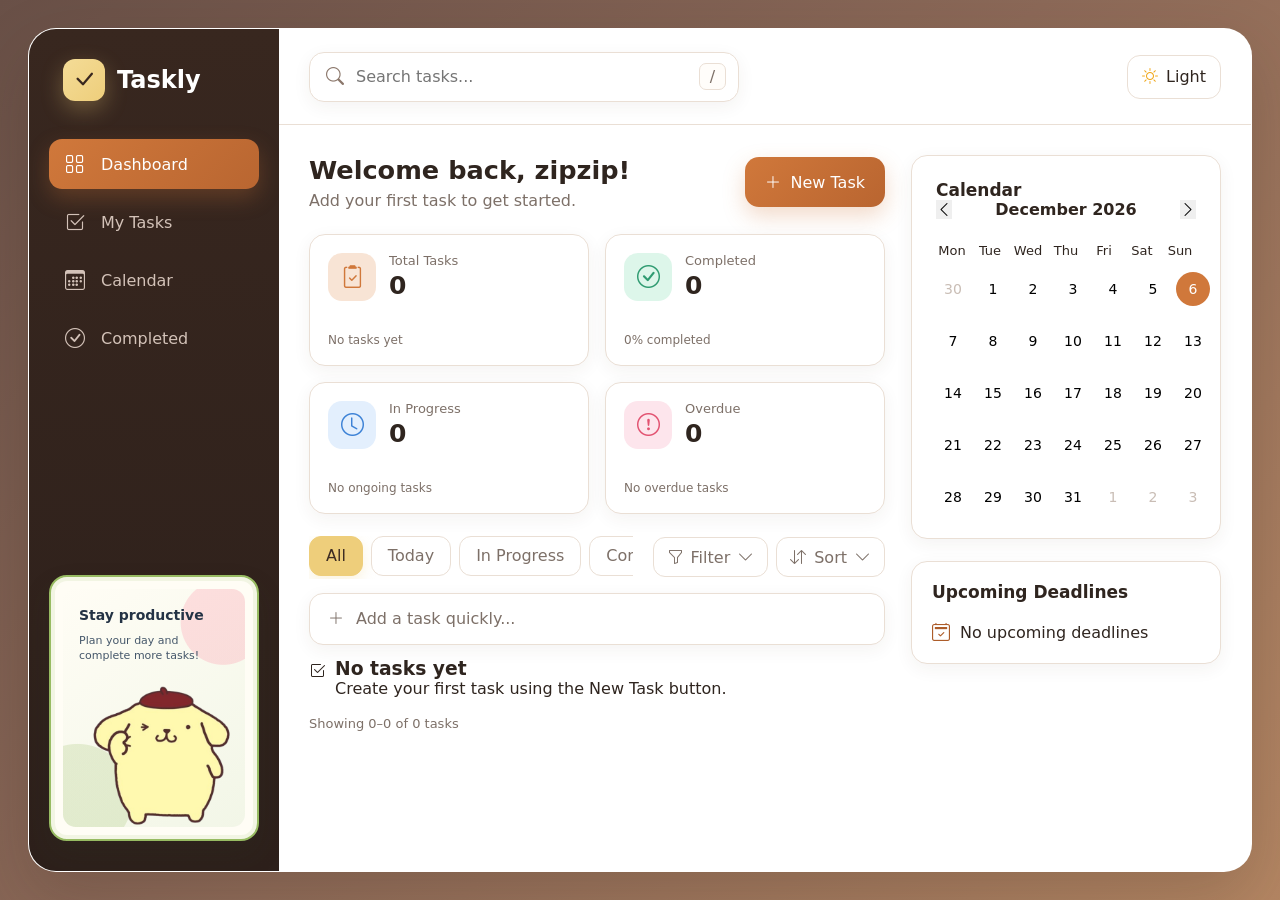
==== index.html @ f13aa6b6 "first-commit" ====
<!DOCTYPE html>
<html lang="en">

<head>

  <meta charset="UTF-8">

  <meta
    name="viewport"
    content="width=device-width, initial-scale=1.0"
  >

  <title>
    Taskly - Personal Task Manager
  </title>


  <!-- Bootstrap Icons -->
  <link
    rel="stylesheet"
    href="https://cdn.jsdelivr.net/npm/bootstrap-icons@1.11.3/font/bootstrap-icons.min.css"
  >


  <!-- Custom CSS -->
  <link
    rel="stylesheet"
    href="css/style.css"
  >

</head>


<body>


<div class="app-shell">


<!-- =====================================
     SIDEBAR
===================================== -->

<aside class="sidebar">


  <div class="sidebar__top">


    <a
      href="#"
      class="brand"
    >

      <span class="brand__logo">

        <i class="bi bi-check-lg"></i>

      </span>


      <span class="brand__name">
        Taskly
      </span>


    </a>



    <nav
      class="sidebar-menu"
      id="sidebarMenu"
      aria-label="Main navigation"
    >


      <a
        href="#"
        class="
        sidebar-menu__item 
        sidebar-menu__item--active
        "
        data-view="dashboard"
      >

        <i class="bi bi-grid"></i>

        <span>
          Dashboard
        </span>

      </a>



      <a
        href="#"
        class="sidebar-menu__item"
        data-view="tasks"
      >

        <i class="bi bi-check2-square"></i>

        <span>
          My Tasks
        </span>

      </a>



      <a
        href="#"
        class="sidebar-menu__item"
        data-view="calendar"
      >

        <i class="bi bi-calendar3"></i>

        <span>
          Calendar
        </span>

      </a>



      <a
        href="#"
        class="sidebar-menu__item"
        data-view="completed"
      >

        <i class="bi bi-check-circle"></i>

        <span>
          Completed
        </span>

      </a>


    </nav>


  </div>


  <div class="sidebar__footer">


    <aside
      class="sidebar-productivity-card"
      aria-label="Productivity reminder"
    >


      <div class="sidebar-productivity-card__content">


        <strong>
          Stay productive
        </strong>


        <p>
          Plan your day and complete more tasks!
        </p>


        <img
          src="assets/images/pompurin.png"
          alt=""
          aria-hidden="true"
        >


      </div>


    </aside>


  </div>


</aside>





<!-- =====================================
     MAIN APPLICATION
===================================== -->

<main class="app-main">



<!-- TOPBAR -->

<header class="topbar">


<form
 class="search-box"
 id="searchTaskForm"
>


<i class="bi bi-search search-box__icon"></i>


<input
 id="searchTaskInput"
 type="search"
 placeholder="Search tasks..."
 aria-label="Search tasks"
 autocomplete="off"
/>


<span class="search-box__shortcut">
/
</span>


</form>




<div class="topbar-actions">


<button
 class="theme-button"
 id="themeToggleButton"
 type="button"
>


<i class="bi bi-sun"></i>


<span>
Light
</span>


</button>


</div>


</header>






<!-- =====================================
     DASHBOARD LAYOUT
===================================== -->


<div
class="dashboard-layout"
id="dashboardLayout"
>



<!-- =====================================
     LEFT CONTENT
===================================== -->


<section
class="dashboard-content"
id="dashboardContent"
>




<!-- WELCOME -->

<div
class="welcome-section"
id="welcomeSection"
>



<div>


<h1 id="viewTitle">

Welcome back, zipzip!

</h1>



<p id="viewSubtitle">

Add your first task to get started.

</p>


</div>





<button
class="primary-button"
id="openTaskModalButton"
type="button"
>


<i class="bi bi-plus-lg"></i>


<span>

New Task

</span>


</button>



</div>

<!-- =====================================
     ANALYTICS
===================================== -->


<section
class="statistics-grid"
id="statisticsSection"
aria-label="Task statistics"
>



<!-- Total Tasks -->

<article class="stat-card">


<div class="stat-card__header">


<div class="
stat-card__icon 
stat-card__icon--purple
">

<i class="bi bi-clipboard2-check"></i>

</div>



<div>

<span class="stat-card__label">

Total Tasks

</span>


<strong
class="stat-card__number"
id="totalTasksCount"
>

0

</strong>


</div>


</div>




<div class="stat-card__footer">


<span id="totalTasksInfo">

No tasks yet

</span>



<div
class="mini-chart"
id="totalTasksChart"
aria-hidden="true"
></div>


</div>


</article>





<!-- Completed -->

<article class="stat-card">


<div class="stat-card__header">


<div class="
stat-card__icon
stat-card__icon--green
">

<i class="bi bi-check-circle"></i>

</div>



<div>


<span class="stat-card__label">

Completed

</span>


<strong
class="stat-card__number"
id="completedTasksCount"
>

0

</strong>


</div>


</div>



<div class="stat-card__footer">


<span id="completedTasksInfo">

0% completed

</span>



<div
class="
mini-chart
mini-chart--green
"
id="completedTasksChart"
aria-hidden="true"
></div>


</div>



</article>





<!-- In Progress -->

<article class="stat-card">


<div class="stat-card__header">


<div class="
stat-card__icon
stat-card__icon--blue
">

<i class="bi bi-clock"></i>

</div>



<div>


<span class="stat-card__label">

In Progress

</span>



<strong
class="stat-card__number"
id="inProgressTasksCount"
>

0

</strong>


</div>


</div>



<div class="stat-card__footer">


<span id="inProgressTasksInfo">

No ongoing tasks

</span>



<div
class="
mini-chart
mini-chart--blue
"
id="inProgressTasksChart"
aria-hidden="true"
></div>


</div>


</article>





<!-- Overdue -->

<article class="stat-card">


<div class="stat-card__header">


<div class="
stat-card__icon
stat-card__icon--red
">

<i class="bi bi-exclamation-circle"></i>

</div>



<div>


<span class="stat-card__label">

Overdue

</span>



<strong
class="stat-card__number"
id="overdueTasksCount"
>

0

</strong>


</div>


</div>



<div class="stat-card__footer">


<span id="overdueTasksInfo">

No overdue tasks

</span>



<div
class="
mini-chart
mini-chart--red
"
id="overdueTasksChart"
aria-hidden="true"
></div>


</div>


</article>



</section>





<!-- =====================================
     TASK PANEL
===================================== -->


<section
id="tasksPanel"
>



<section
class="task-toolbar"
>





<!-- FILTER TABS -->

<div
class="filter-tabs"
id="taskFilterTabs"
>



<button
class="
filter-tab
filter-tab--active
"
type="button"
data-filter="all"
>

All

</button>



<button
class="filter-tab"
type="button"
data-filter="today"
>

Today

</button>



<button
class="filter-tab"
type="button"
data-filter="in-progress"
>

In Progress

</button>



<button
class="filter-tab"
type="button"
data-filter="completed"
>

Completed

</button>



<button
class="filter-tab"
type="button"
data-filter="high"
>

High Priority

</button>



</div>





<!-- TOOLBAR ACTION -->

<div
class="toolbar-actions"
>





<!-- FILTER DROPDOWN -->

<div class="toolbar-dropdown">


<button
class="secondary-button"
id="filterTaskButton"
type="button"
aria-expanded="false"
>


<i class="bi bi-funnel"></i>


<span>
Filter
</span>


<i class="bi bi-chevron-down"></i>


</button>



<div
class="filter-menu"
id="filterMenu"
hidden
>


<div class="filter-menu__group">


<label for="filterCategorySelect">

Category

</label>


<select id="filterCategorySelect">


<option value="all">
All categories
</option>


<option value="Design">
Design
</option>


<option value="Development">
Development
</option>


<option value="Work">
Work
</option>


<option value="Meeting">
Meeting
</option>


<option value="Personal">
Personal
</option>


</select>


</div>





<div class="filter-menu__group">


<label for="filterPrioritySelect">

Priority

</label>


<select id="filterPrioritySelect">


<option value="all">
All priorities
</option>


<option value="High">
High
</option>


<option value="Medium">
Medium
</option>


<option value="Low">
Low
</option>


</select>


</div>





<div class="filter-menu__actions">


<button
class="cancel-button"
id="resetFilterButton"
type="button"
>

Reset

</button>


<button
class="primary-button"
id="applyFilterButton"
type="button"
>

Apply

</button>



</div>


</div>


</div>

<!-- SORT DROPDOWN -->

<div class="toolbar-dropdown">


<button
class="secondary-button"
id="sortTaskButton"
type="button"
aria-expanded="false"
>


<i class="bi bi-arrow-down-up"></i>


<span>
Sort
</span>


<i class="bi bi-chevron-down"></i>


</button>




<div
class="filter-menu sort-menu"
id="sortMenu"
hidden
>



<div class="filter-menu__group">


<label for="sortTaskSelect">

Sort tasks by

</label>



<select id="sortTaskSelect">


<option value="newest">

Newest first

</option>


<option value="oldest">

Oldest first

</option>


<option value="title-asc">

Title A–Z

</option>


<option value="title-desc">

Title Z–A

</option>


<option value="due-asc">

Due date nearest

</option>


<option value="due-desc">

Due date farthest

</option>


<option value="priority-high">

Highest priority

</option>


<option value="priority-low">

Lowest priority

</option>


</select>


</div>





<div class="filter-menu__actions">


<button
class="cancel-button"
id="resetSortButton"
type="button"
>

Reset

</button>



<button
class="primary-button"
id="applySortButton"
type="button"
>

Apply

</button>


</div>


</div>


</div>


</div>


</section>







<!-- =====================================
     QUICK ADD
===================================== -->


<button
class="quick-add-button"
id="openQuickTaskModalButton"
type="button"
>


<i class="bi bi-plus-lg"></i>


<span>

Add a task quickly...

</span>


</button>







<!-- =====================================
     TASK LIST
===================================== -->


<section
class="task-list"
id="taskList"
aria-label="Task list"
>



<div
class="task-empty"
id="taskEmptyState"
>


<i class="bi bi-check2-square"></i>



<h3>

No tasks yet

</h3>



<p>

Create your first task using the New Task button.

</p>


</div>



</section>







<!-- =====================================
     PAGINATION
===================================== -->


<footer
class="task-footer"
>


<p id="taskCountText">

Showing 0–0 of 0 tasks

</p>





<nav
class="pagination"
id="taskPagination"
aria-label="Task pagination"
hidden
>



<button
type="button"
class="pagination__button"
id="prevPageButton"
aria-label="Previous page"
disabled
>


<i class="bi bi-chevron-left"></i>


</button>





<div
class="pagination__numbers"
id="paginationNumbers"
></div>





<button
type="button"
class="pagination__button"
id="nextPageButton"
aria-label="Next page"
disabled
>


<i class="bi bi-chevron-right"></i>


</button>



</nav>



</footer>




</section>

<!-- =====================================
     FULL CALENDAR VIEW
===================================== -->


<section
class="calendar-full-view"
id="calendarFullView"
hidden
>


<section
class="calendar-large widget"
>



<h2 class="widget__title">

Calendar

</h2>





<div class="calendar-header">


<button
id="calendarPagePreviousButton"
type="button"
aria-label="Previous month"
>

<i class="bi bi-chevron-left"></i>

</button>





<strong
id="calendarPageMonthLabel"
>

Calendar

</strong>





<button
id="calendarPageNextButton"
type="button"
aria-label="Next month"
>

<i class="bi bi-chevron-right"></i>

</button>



</div>





<div
class="
calendar-days
calendar-days--header
"
>


<span>
Mon
</span>


<span>
Tue
</span>


<span>
Wed
</span>


<span>
Thu
</span>


<span>
Fri
</span>


<span>
Sat
</span>


<span>
Sun
</span>


</div>





<div
class="calendar-days calendar-days--large"
id="calendarPageDays"
>


</div>


<section
class="calendar-date-details calendar-date-details--large"
id="calendarPageDateDetails"
aria-live="polite"
hidden
></section>




</section>


</section>








</section>
<!-- END dashboard-content -->









<!-- =====================================
     RIGHT SIDEBAR
===================================== -->


<aside
class="dashboard-aside"
id="dashboardAside"
>




<!-- MINI CALENDAR -->

<section
class="widget calendar-widget"
id="calendarWidget"
>


<h2 class="widget__title">

Calendar

</h2>




<div class="calendar-header">


<button
id="previousMonthButton"
type="button"
aria-label="Previous month"
>

<i class="bi bi-chevron-left"></i>

</button>





<strong
id="calendarMonthLabel"
>

Calendar

</strong>





<button
id="nextMonthButton"
type="button"
aria-label="Next month"
>

<i class="bi bi-chevron-right"></i>

</button>



</div>





<div
class="
calendar-days
calendar-days--header
"
>


<span>
Mon
</span>


<span>
Tue
</span>


<span>
Wed
</span>


<span>
Thu
</span>


<span>
Fri
</span>


<span>
Sat
</span>


<span>
Sun
</span>


</div>




<div
class="calendar-days"
id="calendarDays"
>


</div>


<section
class="calendar-date-details"
id="calendarDateDetails"
aria-live="polite"
hidden
></section>




</section>








<!-- UPCOMING DEADLINES -->


<section
class="widget deadline-widget"
id="upcomingDeadlineWidget"
>



<div class="widget__heading">


<h2 class="widget__title">

Upcoming Deadlines

</h2>



<button
class="widget-link-button"
id="viewAllDeadlinesButton"
type="button"
>

View all

</button>



</div>




<div
class="deadline-list"
id="deadlineList"
>



<div
class="deadline-empty"
id="deadlineEmptyState"
>


<i class="bi bi-calendar2-check"></i>



<p>

No upcoming deadlines

</p>



</div>



</div>




</section>




</aside>






</div>
<!-- END dashboard-layout -->



</main>

</div>
<!-- END app-shell -->









<!-- =====================================
     TASK MODAL
===================================== -->
 <div
    class="modal"
    id="taskModal"
    aria-hidden="true"
  >

    <div
      class="modal__overlay"
      id="taskModalOverlay"
    ></div>


    <section
      class="modal__dialog"
      role="dialog"
      aria-modal="true"
      aria-labelledby="taskModalTitle"
    >

      <!-- Modal Header -->
      <div class="modal__header">

        <div>
          <h2 id="taskModalTitle">
            Add New Task
          </h2>

          <p>
            Create a new task for your task list.
          </p>
        </div>


        <button
          class="modal__close-button"
          id="closeTaskModalButton"
          type="button"
          aria-label="Close modal"
        >
          <i class="bi bi-x-lg"></i>
        </button>

      </div>


      <!-- Task Form -->
      <form
        class="task-form"
        id="taskForm"
        novalidate
      >

        <!-- Task Title -->
        <div class="form-group">

          <label for="taskTitle">
            Task title
            <span aria-hidden="true">*</span>
          </label>

          <input
            id="taskTitle"
            name="title"
            type="text"
            placeholder="Example: Learn DOM manipulation"
            autocomplete="off"
          >

          <small
            class="form-error"
            id="taskTitleError"
          ></small>

        </div>


        <!-- Category and Priority -->
        <div class="form-row">

          <div class="form-group">

            <label for="taskCategory">
              Category
            </label>

            <select
              id="taskCategory"
              name="category"
            >
              <option value="">
                Select category
              </option>

              <option value="Design">
                Design
              </option>

              <option value="Development">
                Development
              </option>

              <option value="Work">
                Work
              </option>

              <option value="Meeting">
                Meeting
              </option>

              <option value="Personal">
                Personal
              </option>
            </select>

          </div>


          <div class="form-group">

            <label for="taskPriority">
              Priority
            </label>

            <select
              id="taskPriority"
              name="priority"
            >
              <option value="Low">
                Low
              </option>

              <option
                value="Medium"
                selected
              >
                Medium
              </option>

              <option value="High">
                High
              </option>
            </select>

          </div>

        </div>


        <!-- Due Date and Status -->
        <div class="form-row">

          <div class="form-group">

            <label for="taskDueDate">
              Due date
            </label>

            <input
              id="taskDueDate"
              name="dueDate"
              type="date"
            >

          </div>


          <div class="form-group">

            <label for="taskStatus">
              Status
            </label>

            <select
              id="taskStatus"
              name="status"
            >
              <option value="todo">
                To Do
              </option>

              <option value="in-progress">
                In Progress
              </option>

              <option value="completed">
                Completed
              </option>
            </select>

          </div>

        </div>


        <!-- Description -->
        <div class="form-group">

          <label for="taskDescription">
            Description
          </label>

          <textarea
            id="taskDescription"
            name="description"
            rows="4"
            placeholder="Write additional information..."
          ></textarea>

        </div>


        <!-- Form Actions -->
        <div class="task-form__actions">

          <button
            class="cancel-button"
            id="cancelTaskButton"
            type="button"
          >
            Cancel
          </button>


          <button
            class="primary-button"
            id="submitTaskButton"
            type="submit"
          >
            <i class="bi bi-plus-lg"></i>

            <span>
              Add Task
            </span>
          </button>

        </div>

      </form>

    </section>

  </div>




<!-- =====================================
     TOAST
===================================== -->


<div
class="toast"
id="toast"
role="status"
aria-live="polite"
>


<div class="toast__icon">

<i class="bi bi-check-lg"></i>

</div>



<div class="toast__content">


<strong id="toastTitle">

Success

</strong>



<span id="toastMessage">

Task saved successfully.

</span>



</div>





<button
class="toast__close"
id="closeToastButton"
type="button"
aria-label="Close notification"
>


<i class="bi bi-x"></i>


</button>


</div>






<script
type="module"
src="js/main.js"
></script>


</body>

</html>
---- css/style.css ----
.task-item__main {
  grid-area: main;

  display: flex;
  align-items: center;
  gap: 12px;

  min-width: 0;
}

.task-item__title {
  overflow: hidden;
  text-overflow: ellipsis;
  white-space: nowrap;
}

.category-badge,
.status-badge,
.priority-badge {
  width: max-content;
  white-space: nowrap;
}

.task-actions {
  display: flex;
  align-items: center;
  justify-content: center;
  gap: 8px;

  margin: 0;
}

.task-date {
  display: flex;
  align-items: center;
  justify-content: flex-end;
  gap: 6px;

  margin: 0;
  white-space: nowrap;
}

.task-action {
  width: 32px;
  height: 32px;
  padding: 0;
}

:root {
   --color-primary: #6c63f5; 
  --color-primary-dark: #554ce7;
  --color-primary-light: #ecebff;

  --color-sidebar: #111114;
  --color-sidebar-muted: #a9a9b2;

  --color-background: #eeeefe;
  --color-surface: #ffffff;
  --color-border: #e7e8ef;

  --color-text: #1f2130;
  --color-text-muted: #7c8195;

  --color-green: #28b779;
  --color-green-soft: #e3f8ee;

  --color-blue: #408df5;
  --color-blue-soft: #e6f1ff;

  --color-red: #f35f84;
  --color-red-soft: #ffe8ef;

  --color-yellow: #e2a92c;
  --color-yellow-soft: #fff3d8;

  --color-pink: #e95f92;
  --color-pink-soft: #ffe7f0;

  --shadow-soft: 0 12px 35px rgba(57, 52, 117, 0.08);
  --shadow-card: 0 5px 20px rgba(48, 49, 71, 0.06);

  --radius-small: 10px;
  --radius-medium: 16px;
  --radius-large: 24px;

  --sidebar-width: 250px;
}  

/* 
:root {
  --color-background: #f4edf2;
  --color-background-secondary: #eadde5;

  --color-surface: #ffffff;
  --color-surface-soft: #f7f1f5;

  --color-sidebar: #17191D;
  --color-sidebar-soft: #1f2228;

  --color-primary: #D4BCC8;
  --color-primary-dark: #bca3b0;
  --color-primary-light: #efe3ea;

  --color-text: #17191D;
  --color-text-muted: #7d7480;
  --color-text-light: #ffffff;

  --color-border: #e3d7de;

  --color-success: #66b98c;
  --color-warning: #e0b15d;
  --color-danger: #e37b91;
  --color-info: #7a8dd8;

  

  --radius-small: 10px;
  --radius-medium: 16px;
  --radius-large: 24px;

  --sidebar-width: 250px;
}  */


/* ==================================================
   2. CSS RESET
================================================== */

* {
  box-sizing: border-box;
  margin: 0;
  padding: 0;
}

html {
  font-size: 16px;
}

body {
  min-height: 100vh;
  font-family:
    Inter,
    ui-sans-serif,
    system-ui,
    -apple-system,
    BlinkMacSystemFont,
    "Segoe UI",
    sans-serif;

  color: var(--color-text);
  background:
    linear-gradient(
      135deg,
      #a7a2ff 0%,
      #e8e8ff 45%,
      #b2a9ff 100%
    ); 

     /* background: linear-gradient(
    135deg,
    #f4edf2 0%,
    #eadde5 50%,
    #f7f1f5 100%
  );
  color: var(--color-text); */

  padding: 28px;
}

button,
input {
  font: inherit;
}

button,
a {
  -webkit-tap-highlight-color: transparent;
}

button {
  border: none;
  cursor: pointer;
}

a {
  color: inherit;
  text-decoration: none;
}


/* ==================================================
   3. MAIN APPLICATION LAYOUT
================================================== */

.app-shell {
  display: grid;
  grid-template-columns: var(--sidebar-width) minmax(0, 1fr);

  width: min(1500px, 100%);
  min-height: calc(100vh - 56px);
  margin-inline: auto;

  overflow: hidden;
  border: 1px solid rgba(255, 255, 255, 0.7);
  border-radius: 28px;

  background-color: var(--color-surface);
  box-shadow: 0 25px 70px rgba(57, 47, 139, 0.23);
}


/* ==================================================
   4. SIDEBAR
================================================== */

.sidebar {
  display: flex;
  flex-direction: column;
  justify-content: space-between;

  padding: 30px 20px;
  background-color: var(--color-sidebar);
   /* background-color: #17191D;
 
  background: linear-gradient(
    180deg,
    #17191D 0%,
    #1d2026 100%
  ); */
  color: #ffffff;
}

.brand {
  display: flex;
  align-items: center;
  gap: 12px;

  margin-bottom: 38px;
  padding-inline: 14px;
}

.brand__logo {
  display: grid;
  place-items: center;

  width: 42px;
  height: 42px;

  border-radius: 12px;
  background: 
     linear-gradient(
      135deg,
      #8179ff,
      #554be6 
    ); 

  font-size: 24px;
  box-shadow: 0 8px 20px rgba(108, 99, 245, 0.35);
}

.brand__name {
  font-size: 24px;
  font-weight: 700;
}

.sidebar-menu {
  display: flex;
  flex-direction: column;
  gap: 8px;
}

.sidebar-menu__item {
  display: flex;
  align-items: center;
  gap: 14px;

  min-height: 50px;
  padding: 12px 16px;

  border-radius: 13px;
  color: var(--color-sidebar-muted);

  transition:
    background-color 180ms ease,
    color 180ms ease,
    transform 180ms ease;
}

.sidebar-menu__item i {
  width: 22px;
  font-size: 20px;
}

.sidebar-menu__item:hover {
  color: #ffffff;
  background-color: rgba(255, 255, 255, 0.08);
  transform: translateX(3px);
}

.sidebar-menu__item--active {
  color: #ffffff;
  background: 
    linear-gradient(
      135deg,
      #5f56e7,
      #8b83ff
    );
} 

.sidebar__footer {
  padding-top: 24px;
  border-top: 1px solid rgba(255, 255, 255, 0.09);
}

.sidebar-user {
  display: flex;
  align-items: center;
  gap: 12px;
}

.sidebar-user__info {
  display: flex;
  flex-direction: column;
  gap: 3px;
}

.sidebar-user__info strong {
  font-size: 14px;
}

.sidebar-user__info span {
  color: var(--color-sidebar-muted);
  font-size: 12px;
}


/* ==================================================
   5. MAIN AREA AND TOPBAR
================================================== */

.app-main {
  min-width: 0;
  background-color: #fbfbfe;
}

.topbar {
  display: flex;
  align-items: center;
  justify-content: space-between;
  gap: 24px;

  min-height: 96px;
  padding: 22px 30px;

  border-bottom: 1px solid var(--color-border);
  background-color: rgba(255, 255, 255, 0.9);
}

.search-box {
  position: relative;
  display: flex;
  align-items: center;

  width: min(430px, 100%);
}

.search-box input {
  width: 100%;
  height: 50px;

  padding:
    0
    48px
    0
    46px;

  outline: none;
  border: 1px solid var(--color-border);
  border-radius: 15px;

  color: var(--color-text);
  background-color: #ffffff;

  box-shadow: var(--shadow-card);

  transition:
    border-color 180ms ease,
    box-shadow 180ms ease;
}

.search-box input:focus {
  border-color: var(--color-primary);
  box-shadow:
    0 0 0 4px rgba(108, 99, 245, 0.12);
}

.search-box__icon {
  position: absolute;
  left: 17px;

  color: var(--color-text-muted);
  font-size: 18px;
}

.search-box__shortcut {
  position: absolute;
  right: 13px;

  display: grid;
  place-items: center;

  width: 27px;
  height: 27px;

  border: 1px solid var(--color-border);
  border-radius: 7px;

  color: var(--color-text-muted);
  background-color: #fafaff;
}

.topbar-actions {
  display: flex;
  align-items: center;
  gap: 12px;
}

.theme-button,
.icon-button,
.profile-button {
  min-height: 44px;
  background-color: transparent;
}

.theme-button {
  display: flex;
  align-items: center;
  gap: 8px;

  padding: 0 14px;

  border: 1px solid var(--color-border);
  border-radius: 13px;

  color: var(--color-text);
  background-color: #ffffff;
}

.theme-button i {
  color: #f0a719;
}

.icon-button {
  position: relative;

  display: grid;
  place-items: center;

  width: 44px;
  border-radius: 50%;

  color: var(--color-text);
  font-size: 20px;
}

.icon-button:hover {
  background-color: var(--color-primary-light);
}

.notification-badge {
  position: absolute;
  top: 1px;
  right: 1px;

  display: grid;
  place-items: center;

  min-width: 18px;
  height: 18px;
  padding-inline: 4px;

  border: 2px solid #ffffff;
  border-radius: 999px;

  color: #ffffff;
  background-color: var(--color-red);

  font-size: 10px;
  font-weight: 700;
}

.profile-button {
  display: flex;
  align-items: center;
  gap: 10px;

  padding: 4px 8px;
  border-radius: 12px;

  color: var(--color-text);
}

.profile-button:hover {
  background-color: #f4f4fb;
}

.profile-button__name {
  font-weight: 600;
}


/* ==================================================
   6. AVATAR
================================================== */

.avatar {
  display: inline-grid;
  place-items: center;

  width: 42px;
  height: 42px;
  flex-shrink: 0;

  border-radius: 50%;

  color: #ffffff;
  background:
    linear-gradient(
      135deg,
      #836bff,
      #e15eac
    );

  font-weight: 700;
}

.avatar--small {
  width: 38px;
  height: 38px;
  font-size: 13px;
}

.avatar--tiny {
  width: 30px;
  height: 30px;
  font-size: 11px;
}

.avatar--pink {
  background:
    linear-gradient(
      135deg,
      #f479a8,
      #b6547c
    );
}

.avatar--blue {
  background:
    linear-gradient(
      135deg,
      #59a6ff,
      #3f63c5
    );
}

.avatar--yellow {
  background:
    linear-gradient(
      135deg,
      #f5b754,
      #de7d42
    );
}


/* ==================================================
   7. DASHBOARD LAYOUT
================================================== */

.dashboard-layout {
  display: grid;
  grid-template-columns: minmax(0, 1fr) 310px;
  gap: 26px;

  padding: 30px;
}

.dashboard-content {
  min-width: 0;
}

.dashboard-aside {
  display: flex;
  flex-direction: column;
  gap: 22px;
}


/* ==================================================
   8. WELCOME SECTION
================================================== */

.welcome-section {
  display: flex;
  align-items: center;
  justify-content: space-between;
  gap: 20px;

  margin-bottom: 24px;
}

.welcome-section h1 {
  margin-bottom: 5px;

  font-size: clamp(24px, 2vw, 32px);
  line-height: 1.2;
}

.welcome-section p {
  color: var(--color-text-muted);
}

.primary-button {
  display: flex;
  align-items: center;
  justify-content: center;
  gap: 9px;

  min-height: 50px;
  padding: 0 20px;

  border-radius: 14px;

  color: #ffffff;
  background:
    linear-gradient(
      135deg,
      var(--color-primary),
      #776ff7
    );

  box-shadow: 0 9px 22px rgba(108, 99, 245, 0.28);
}

.primary-button:hover {
  background:
    linear-gradient(
      135deg,
      var(--color-primary-dark),
      #655cf0
    );
}


/* ==================================================
   9. STATISTICS
================================================== */

.statistics-grid {
  display: grid;
  grid-template-columns: repeat(4, minmax(0, 1fr));
  gap: 16px;

  margin-bottom: 22px;
}

.stat-card {
  padding: 18px;

  border: 1px solid var(--color-border);
  border-radius: var(--radius-medium);

  background-color: var(--color-surface);
  box-shadow: var(--shadow-card);
}

.stat-card__header {
  display: flex;
  align-items: center;
  gap: 13px;

  margin-bottom: 18px;
}

.stat-card__header > div:last-child {
  display: flex;
  flex-direction: column;
  gap: 3px;
}

.stat-card__icon {
  display: grid;
  place-items: center;

  width: 48px;
  height: 48px;
  flex-shrink: 0;

  border-radius: 14px;
  font-size: 23px;
}

.stat-card__icon--purple {
  color: var(--color-primary);
  background-color: var(--color-primary-light);
}

.stat-card__icon--green {
  color: var(--color-green);
  background-color: var(--color-green-soft);
}

.stat-card__icon--blue {
  color: var(--color-blue);
  background-color: var(--color-blue-soft);
}

.stat-card__icon--red {
  color: var(--color-red);
  background-color: var(--color-red-soft);
}

.stat-card__label {
  color: var(--color-text-muted);
  font-size: 13px;
}

.stat-card__number {
  font-size: 25px;
}

.stat-card__footer {
  display: flex;
  align-items: flex-end;
  justify-content: space-between;
  gap: 10px;

  color: var(--color-text-muted);
  font-size: 12px;
}

.mini-chart {
  display: flex;
  align-items: flex-end;
  gap: 3px;

  width: 72px;
  height: 28px;
}

.mini-chart span {
  width: 7px;
  min-height: 4px;

  border-radius: 999px;
  background-color: var(--color-primary);
}

.mini-chart--green span {
  background-color: var(--color-green);
}

.mini-chart--blue span {
  background-color: var(--color-blue);
}

.mini-chart--red span {
  background-color: var(--color-red);
}


/* ==================================================
   10. TASK TOOLBAR
================================================== */

.task-toolbar {
  display: flex;
  align-items: center;
  justify-content: space-between;
  gap: 20px;

  margin-bottom: 14px;
}

.filter-tabs {
  display: flex;
  align-items: center;
  gap: 8px;

  overflow-x: auto;
  padding-bottom: 3px;
}

.filter-tab,
.secondary-button {
  min-height: 40px;

  border: 1px solid var(--color-border);
  border-radius: 12px;

  color: var(--color-text-muted);
  background-color: #ffffff;

  white-space: nowrap;
}

.filter-tab {
  padding: 0 16px;
}

.filter-tab:hover {
  color: var(--color-primary);
  border-color: var(--color-primary);
}

.filter-tab--active {
  color: #ffffff;
  border-color: var(--color-primary);
  background-color: var(--color-primary);
}

.toolbar-actions {
  display: flex;
  gap: 8px;
}

.secondary-button {
  display: flex;
  align-items: center;
  gap: 8px;

  padding: 0 13px;
}

.secondary-button:hover {
  color: var(--color-primary);
  border-color: var(--color-primary);
}

.task-list .task-item.task-item--hidden {
  display: none !important;
}


/* ==================================================
   11. QUICK ADD
================================================== */

.quick-add-button {
  display: flex;
  align-items: center;
  gap: 12px;

  width: 100%;
  min-height: 52px;
  margin-bottom: 13px;
  padding: 0 18px;

  border: 1px solid var(--color-border);
  border-radius: 14px;

  color: var(--color-text-muted);
  background-color: #ffffff;

  box-shadow: var(--shadow-card);
}

.quick-add-button:hover {
  color: var(--color-primary);
  border-color: var(--color-primary);
}


/* ==================================================
   12. TASK LIST
================================================== */

.task-list {
  display: flex;
  flex-direction: column;
  gap: 4px;
}

.task-item {
  display: grid;

  grid-template-columns:
    minmax(180px, 1fr)
    max-content
    max-content
    max-content
    max-content
    max-content;

  grid-template-areas:
    "main category status priority actions date";

  align-items: center;
  column-gap: 12px;

  width: 100%;
  min-height: 54px;
  padding: 8px 0;
}

.task-item:hover {
  transform: translateY(-1px);
  border-color: #d6d2ff;
  box-shadow: var(--shadow-card);
}


.task-item__title {
  overflow: hidden;
  text-overflow: ellipsis;
  white-space: nowrap;

  font-size: 14px;
  font-weight: 500;
}

.task-item--completed .task-item__title {
  color: var(--color-text-muted);
  text-decoration: line-through;
}

.task-checkbox {
  display: grid;
  place-items: center;

  width: 23px;
  height: 23px;
  flex-shrink: 0;

  border: 2px solid #ccd0dc;
  border-radius: 7px;

  color: #ffffff;
  background-color: #ffffff;
}

.task-checkbox--checked {
  border-color: var(--color-primary);
  background-color: var(--color-primary);
}

.task-checkbox:hover {
  border-color: var(--color-primary);
}

.task-list .task-item.task-item--hidden {
  display: none !important;
}


/* ==================================================
   13. BADGES
================================================== */

.category-badge,
.status-badge,
.priority-badge {
  display: inline-flex;
  align-items: center;
  justify-content: center;
  justify-self: start;

  width: max-content;
  min-width: 0;
  padding: 6px 10px;

  border-radius: 7px;
  white-space: nowrap;

  font-size: 11px;
  font-weight: 400;
  line-height: 1;
}

/* Category */
.category-badge--purple,
.category-badge--development {
  color: #5c55a5;
  background-color: #e7e5ff;
}

.category-badge--blue,
.category-badge--work {
  color: #3578ce;
  background-color: #e7f1ff;
}

.category-badge--green,
.category-badge--meeting {
  color: #427565;
  background-color: #e4f1ed;
}

.category-badge--pink,
.category-badge--design {
  color: #9b4f72;
  background-color: #f7e4ed;
}

.category-badge--marketing,
.category-badge--orange {
  color: #9b6a31;
  background-color: #fff0dc;
}

.category-badge--personal {
  color: #536b91;
  background-color: #e7edf7;
}

/* Status */
.status-badge--todo {
  color: #6b7280;
  background-color: #f3f4f6;
}

.status-badge--in-progress {
  color: #2563eb;
  background-color: #dbeafe;
}

.status-badge--completed {
  color: #059669;
  background-color: #d1fae5;
}

/* Priority */
.priority-badge--high {
  color: #dc3f6b;
  background-color: var(--color-red-soft);
}

.priority-badge--medium {
  color: #b17a08;
  background-color: var(--color-yellow-soft);
}

.priority-badge--low {
  color: #3277c8;
  background-color: var(--color-blue-soft);
}


/* ==================================================
   14. TASK DETAILS AND ACTIONS
================================================== */

.task-date {
  display: flex;
  align-items: center;
  justify-content: flex-end;
  justify-self: end;
  gap: 7px;

  color: var(--color-text-muted);
  font-size: 12px;
  white-space: nowrap;
}

.task-date--today {
  color: var(--color-green);
}

.task-date--overdue {
  color: var(--color-red);
}

.task-actions {
  display: flex;
  align-items: center;
  justify-content: flex-end;
  justify-self: end;
  gap: 4px;
}

.task-action {
  display: grid;
  place-items: center;

  width: 32px;
  height: 32px;
  padding: 0;

  border: none;
  border-radius: 8px;

  color: var(--color-text-muted);
  background-color: transparent;
}

.task-action:hover {
  color: var(--color-primary);
  background-color: var(--color-primary-light);
}

.task-action--delete:hover {
  color: var(--color-red);
  background-color: var(--color-red-soft);
}

.task-action i {
  font-size: 16px;
}


/* ==================================================
   15. TASK FOOTER AND PAGINATION
================================================== */

.task-footer {
  display: flex;
  align-items: center;
  justify-content: space-between;

  margin-top: 18px;
}

.task-footer p {
  color: var(--color-text-muted);
  font-size: 13px;
}

.pagination {
  display: flex;
  gap: 7px;
}

.pagination button {
  display: grid;
  place-items: center;

  min-width: 36px;
  height: 36px;
  padding-inline: 8px;

  border: 1px solid var(--color-border);
  border-radius: 10px;

  color: var(--color-text);
  background-color: #ffffff;
}

.pagination button:hover {
  color: var(--color-primary);
  border-color: var(--color-primary);
}

.pagination .pagination__item--active {
  color: #ffffff;
  border-color: var(--color-primary);
  background-color: var(--color-primary);
}

.pagination[hidden] {
  display: none !important;
}

.pagination__numbers {
  display: flex;
  gap: 12px;
}

.pagination__button {
  cursor: pointer;
}

.pagination__button--active {
  background-color: #17191d;
  color: #ffffff;
}

.pagination__button:disabled {
  cursor: not-allowed;
  opacity: 0.4;
}

/* ==================================================
   16. RIGHT WIDGETS
================================================== */

.widget {
  padding: 20px;

  border: 1px solid var(--color-border);
  border-radius: var(--radius-medium);

  background-color: #ffffff;
  box-shadow: var(--shadow-card);
}

.widget__title {
  font-size: 17px;
}

.widget__heading {
  display: flex;
  align-items: center;
  justify-content: space-between;

  margin-bottom: 20px;
}

.widget__heading a {
  color: var(--color-primary);
  font-size: 12px;
  font-weight: 600;
}


/* ==================================================
   17. CALENDAR
/* ================================================== */
/* 
.calendar-widget > .widget__title {
  margin-bottom: 20px;
}

.calendar-header {
  display: flex;
  align-items: center;
  justify-content: space-between;

  margin-bottom: 20px;
}

.calendar-header button {
  display: grid;
  place-items: center;

  width: 30px;
  height: 30px;

  border-radius: 8px;

  color: var(--color-text-muted);
  background-color: transparent;
}

.calendar-header button:hover {
  color: var(--color-primary);
  background-color: var(--color-primary-light);
} */ 
/* 
.calendar-days {
  display: grid;
  grid-template-columns: repeat(7, 1fr);
  gap: 7px;

  text-align: center;
} */
/* 
.calendar-days--header {
  margin-bottom: 8px;

  color: var(--color-text-muted);
  font-size: 10px;
} */
/* 
.calendar-day {
  display: grid;
  place-items: center;

  aspect-ratio: 1;

  border-radius: 50%;

  font-size: 11px;
} */
/* 
.calendar-day:hover {
  background-color: var(--color-primary-light);
}

.calendar-day--muted {
  color: #b9bdca;
}

.calendar-day--active {
  color: #ffffff;
  background-color: var(--color-primary);
} */


/* ==================================================
   18. DEADLINES
================================================== */

.deadline-list {
  display: flex;
  flex-direction: column;
  gap: 20px;
}

.deadline-item {
  display: grid;
  grid-template-columns: 9px minmax(0, 1fr) auto;
  align-items: start;
  gap: 10px;
}

.deadline-item__dot {
  width: 8px;
  height: 8px;
  margin-top: 6px;

  border-radius: 50%;
}

.deadline-item__dot--red {
  background-color: var(--color-red);
}

.deadline-item__dot--purple {
  background-color: var(--color-primary);
}

.deadline-item__dot--yellow {
  background-color: #f5bd43;
}

.deadline-item__content {
  display: flex;
  flex-direction: column;
  gap: 5px;

  min-width: 0;
}

.deadline-item__content strong {
  overflow: hidden;
  text-overflow: ellipsis;
  white-space: nowrap;

  font-size: 12px;
}

.deadline-item__content span {
  color: var(--color-text-muted);
  font-size: 11px;
}


/* ==================================================
   19. RESPONSIVE DESIGN
================================================== */

@media (max-width: 1280px) {
  .statistics-grid {
    grid-template-columns: repeat(2, minmax(0, 1fr));
  }
/* 
  .task-item {
    grid-template-columns:
      minmax(220px, 1.5fr)
      minmax(100px, 0.7fr)
      minmax(100px, 0.7fr)
      76px
      70px;
  } */

  .task-assignee {
    display: none;
  }
}


@media (max-width: 1080px) {
  body {
    padding: 0;
  }

  .app-shell {
    min-height: 100vh;
    border-radius: 0;
  }

  .dashboard-layout {
    grid-template-columns: minmax(0, 1fr);
  }

  .dashboard-aside {
    display: grid;
    grid-template-columns: repeat(2, minmax(0, 1fr));
  }
}


@media (max-width: 860px) {
  :root {
    --sidebar-width: 82px;
  }

  .sidebar {
    padding-inline: 13px;
  }

  .brand {
    justify-content: center;
    padding-inline: 0;
  }

  .brand__name,
  .sidebar-menu__item span,
  .sidebar-user__info {
    display: none;
  }

  .sidebar-menu__item {
    justify-content: center;
    padding-inline: 0;
  }

  .sidebar-menu__item i {
    width: auto;
  }

  .sidebar-user {
    justify-content: center;
  }

  .topbar {
    padding-inline: 20px;
  }

  .dashboard-layout {
    padding: 24px 20px;
  }

  .profile-button__name,
  .profile-button > i {
    display: none;
  }

  .task-toolbar {
    align-items: flex-start;
    flex-direction: column;
  }

  .toolbar-actions {
    width: 100%;
  }

  .secondary-button {
    justify-content: center;
    flex: 1;
  }
}


@media (max-width: 680px) {
  .app-shell {
    display: block;
  }

  .sidebar {
    position: static;

    display: block;

    padding: 14px 16px;
  }

  .sidebar__top {
    display: flex;
    align-items: center;
    gap: 16px;
  }

  .brand {
    margin: 0;
  }

  .sidebar-menu {
    flex: 1;
    flex-direction: row;

    overflow-x: auto;
  }

  .sidebar-menu__item {
    min-width: 48px;
  }

  .sidebar-menu__item:not(.sidebar-menu__item--active) {
    display: none;
  }

  .sidebar__footer {
    display: none;
  }

  .topbar {
    align-items: stretch;
    flex-direction: column;

    padding: 16px;
  }

  .search-box {
    width: 100%;
  }

  .topbar-actions {
    justify-content: flex-end;
  }

  .theme-button span {
    display: none;
  }

  .dashboard-layout {
    padding: 18px 14px;
  }

  .welcome-section {
    align-items: stretch;
    flex-direction: column;
  }

  .primary-button {
    width: 100%;
  }

  .statistics-grid {
    grid-template-columns: 1fr;
  }

  .dashboard-aside {
    grid-template-columns: 1fr;
  }

  .task-list {
    overflow-x: auto;
    padding-bottom: 8px;
  }

/*   
  .task-item {
    min-width: 820px;
  } */

  .task-footer {
    align-items: flex-start;
    flex-direction: column;
    gap: 14px;
  }
}


/* ==================================================
   SIDEBAR PRODUCTIVITY CARD
================================================== */

.sidebar .sidebar__footer {
  padding-top: 20px;
  border-top: 0;
}

.sidebar-productivity-card {
  padding: 12px;

  border-radius: 18px;
  border:
    2px solid
    #97bb62;

  color: #243345;
  background:
    #fffdf5;

  box-shadow:
    0 14px 28px
    rgba(44, 55, 35, 0.16),
    inset 0 0 0 4px
    rgba(151, 187, 98, 0.12);
}

.sidebar-productivity-card__content {
  position: relative;

  min-height: 238px;
  padding: 18px 16px 8px;
  overflow: hidden;

  border-radius: 13px;

  background:
    radial-gradient(
      circle at 88% 14%,
      rgba(255, 106, 141, 0.2)
      0 42px,
      transparent 43px
    ),
    radial-gradient(
      circle at 8% 88%,
      rgba(151, 187, 98, 0.22)
      0 54px,
      transparent 55px
    ),
    linear-gradient(
      145deg,
      #fffdf5,
      #f2f6e7
    );
}

.sidebar-productivity-card strong {
  position: relative;
  z-index: 2;

  display: block;
  margin-bottom: 8px;

  font-size: 14px;
  line-height: 1.25;
}

.sidebar-productivity-card p {
  position: relative;
  z-index: 2;

  max-width: 145px;

  color: #45576a;
  font-size: 11px;
  line-height: 1.45;
}

.sidebar-productivity-card img {
  position: absolute;
  right: -2px;
  bottom: -10px;

  width: 174px;
  height: auto;
  z-index: 1;

  object-fit: contain;
}


@media (max-width: 860px),
       (max-height: 720px) {
  .sidebar .sidebar__footer {
    display: none;
  }
}

/* ==================================================
   20. MODAL
================================================== */

.modal {
  position: fixed;
  inset: 0;
  z-index: 1000;

  display: grid;
  place-items: center;

  padding: 20px;

  visibility: hidden;
  opacity: 0;
  pointer-events: none;

  transition:
    visibility 200ms ease,
    opacity 200ms ease;
}

.modal--open {
  visibility: visible;
  opacity: 1;
  pointer-events: auto;
}

.modal__overlay {
  position: absolute;
  inset: 0;

  background-color: rgba(21, 20, 36, 0.56);
  backdrop-filter: blur(5px);
}

.modal__dialog {
  position: relative;
  z-index: 1;

  width: min(580px, 100%);
  max-height: calc(100vh - 40px);
  overflow-y: auto;

  padding: 26px;

  border: 1px solid var(--color-border);
  border-radius: 20px;

  background-color: var(--color-surface);
  box-shadow:
    0 30px 80px rgba(20, 17, 65, 0.3);

  transform: translateY(20px) scale(0.97);

  transition: transform 200ms ease;
}

.modal--open .modal__dialog {
  transform: translateY(0) scale(1);
}

.modal__header {
  display: flex;
  align-items: flex-start;
  justify-content: space-between;
  gap: 20px;

  margin-bottom: 24px;
}

.modal__header h2 {
  margin-bottom: 5px;
  font-size: 22px;
}

.modal__header p {
  color: var(--color-text-muted);
  font-size: 13px;
}

.modal__close-button {
  display: grid;
  place-items: center;

  width: 38px;
  height: 38px;
  flex-shrink: 0;

  border-radius: 10px;

  color: var(--color-text-muted);
  background-color: transparent;
}

.modal__close-button:hover {
  color: var(--color-text);
  background-color: var(--color-primary-light);
}

body.modal-open {
  overflow: hidden;
}


/* ==================================================
   21. TASK FORM
================================================== */

.task-form {
  display: flex;
  flex-direction: column;
  gap: 18px;
}

.form-row {
  display: grid;
  grid-template-columns: repeat(2, minmax(0, 1fr));
  gap: 16px;
}

.form-group {
  display: flex;
  flex-direction: column;
  gap: 8px;
}

.form-group label {
  color: var(--color-text);
  font-size: 13px;
  font-weight: 600;
}

.form-group label span {
  color: var(--color-red);
}

.form-group input,
.form-group select,
.form-group textarea {
  width: 100%;

  outline: none;
  border: 1px solid var(--color-border);
  border-radius: 11px;

  color: var(--color-text);
  background-color: var(--color-surface);

  transition:
    border-color 180ms ease,
    box-shadow 180ms ease;
}

.form-group input,
.form-group select {
  min-height: 46px;
  padding: 0 13px;
}

.form-group textarea {
  resize: vertical;
  min-height: 100px;
  padding: 13px;
}

.form-group input:focus,
.form-group select:focus,
.form-group textarea:focus {
  border-color: var(--color-primary);

  box-shadow:
    0 0 0 4px rgba(108, 99, 245, 0.12);
}

.form-group input.input--error {
  border-color: var(--color-red);

  box-shadow:
    0 0 0 4px rgba(243, 95, 132, 0.1);
}

.form-error {
  min-height: 16px;

  color: var(--color-red);
  font-size: 11px;
}

.task-form__actions {
  display: flex;
  justify-content: flex-end;
  gap: 10px;

  margin-top: 4px;
  padding-top: 18px;

  border-top: 1px solid var(--color-border);
}

.cancel-button {
  min-height: 50px;
  padding: 0 20px;

  border: 1px solid var(--color-border);
  border-radius: 14px;

  color: var(--color-text);
  background-color: var(--color-surface);
}

.cancel-button:hover {
  color: var(--color-primary);
  border-color: var(--color-primary);
}


/* ==================================================
   22. TOAST
================================================== */

.toast {
  position: fixed;
  right: 24px;
  bottom: 24px;
  z-index: 1200;

  display: grid;
  grid-template-columns: 38px minmax(0, 1fr) 30px;
  align-items: center;
  gap: 11px;

  width: min(380px, calc(100% - 32px));
  padding: 14px;

  border: 1px solid var(--color-border);
  border-radius: 15px;

  background-color: var(--color-surface);
  box-shadow:
    0 20px 50px rgba(34, 31, 83, 0.18);

  visibility: hidden;
  opacity: 0;
  transform: translateY(20px);

  transition:
    visibility 200ms ease,
    opacity 200ms ease,
    transform 200ms ease;
}

.toast--show {
  visibility: visible;
  opacity: 1;
  transform: translateY(0);
}

.toast__icon {
  display: grid;
  place-items: center;

  width: 38px;
  height: 38px;

  border-radius: 11px;

  color: var(--color-green);
  background-color: var(--color-green-soft);

  font-size: 18px;
}

.toast__content {
  display: flex;
  flex-direction: column;
  gap: 3px;
}

.toast__content strong {
  font-size: 13px;
}

.toast__content span {
  color: var(--color-text-muted);
  font-size: 12px;
}

.toast__close {
  display: grid;
  place-items: center;

  width: 30px;
  height: 30px;

  border-radius: 8px;

  color: var(--color-text-muted);
  background-color: transparent;
}

.toast__close:hover {
  background-color: var(--color-primary-light);
}

body.dark-theme {
  --color-background: #171721;
  --color-surface: #23232d;
  --color-border: #363642;

  --color-text: #f3f3f8;
  --color-text-muted: #a7a7b8;

  --color-primary-light: #302e59;
  --color-green-soft: #1f4136;
  --color-blue-soft: #233b59;
  --color-red-soft: #512d3a;
  --color-yellow-soft: #4b3d20;

  background:
    linear-gradient(
      135deg,
      #1a1831 0%,
      #282643 50%,
      #18172b 100%
    );
}

body.dark-theme .app-main,
body.dark-theme .topbar {
  background-color: #1c1c25;
}

body.dark-theme .search-box input,
body.dark-theme .theme-button,
body.dark-theme .filter-tab,
body.dark-theme .secondary-button,
body.dark-theme .quick-add-button,
body.dark-theme .task-item,
body.dark-theme .pagination button,
body.dark-theme .widget {
  color: var(--color-text);
  background-color: var(--color-surface);
}

body.dark-theme .search-box__shortcut {
  background-color: #2a2a35;
}

body.dark-theme .profile-button:hover {
  background-color: #2b2b37;
}

@media (max-width: 560px) {
  .modal {
    padding: 12px;
  }

  .modal__dialog {
    padding: 20px;
    border-radius: 16px;
  }

  .form-row {
    grid-template-columns: 1fr;
  }

  .task-form__actions {
    flex-direction: column-reverse;
  }

  .task-form__actions button {
    width: 100%;
  }

  .toast {
    right: 16px;
    bottom: 16px;
  }
}

/* ==================================================
   23. FILTER DROPDOWN
================================================== */

.toolbar-dropdown {
  position: relative;
}

.filter-menu {
  position: absolute;
  z-index: 20;
  top: calc(100% + 10px);
  right: 0;

  width: 260px;
  padding: 16px;

  border: 1px solid var(--color-border);
  border-radius: 14px;

  background-color: var(--color-surface);
  box-shadow: 0 12px 30px rgba(23, 25, 29, 0.12);
}

.filter-menu__group {
  display: grid;
  gap: 6px;
  margin-bottom: 14px;
}

.filter-menu__group label {
  font-size: 13px;
  font-weight: 600;
}

.filter-menu__group select {
  width: 100%;
  padding: 10px 12px;

  border: 1px solid var(--color-border);
  border-radius: 10px;

  color: var(--color-text);
  background-color: var(--color-surface);
}

.filter-menu__actions {
  display: flex;
  justify-content: flex-end;
  gap: 8px;
}


/* ==================================================
   24. DYNAMIC CALENDAR STATES
================================================== */
/* 
.calendar-days .calendar-day {
  position: relative;

  display: grid;
  place-items: center;

  min-width: 28px;
  min-height: 28px;
  padding: 0;

  border: 0;
  border-radius: 8px;

  font: inherit;
  color: inherit;
  background: transparent;

  cursor: pointer;
}

.calendar-day--muted {
  opacity: 0.35;
}

.calendar-day--active {
  color: #ffffff !important;
  background-color: var(--color-primary) !important;
}

.calendar-day--has-task::after {
  position: absolute;
  bottom: 2px;
  left: 50%;

  width: 4px;
  height: 4px;

  border-radius: 50%;
  background-color: var(--color-red);

  content: "";
  transform: translateX(-50%);
}

.calendar-day--active::after {
  background-color: #ffffff;
}
 */

/* ==================================================
   25. WIDGET ACTIONS AND EMPTY STATES
================================================== */

.widget-link-button {
  padding: 0;

  border: 0;

  font: inherit;
  color: var(--color-primary);
  background: transparent;

  cursor: pointer;
}


/* ==================================================
   26. UTILITIES
================================================== */

[hidden],
.filter-menu[hidden],
.widget-link-button[hidden],
.deadline-empty[hidden] {
  display: none !important;
}

/* style-cleaned.css */
/* ==================================================
   1. CSS VARIABLES
================================================== */

:root {
  --color-primary: #6c63f5;
  --color-primary-dark: #554ce7;
  --color-primary-light: #ecebff;

  --color-sidebar: #111114;
  --color-sidebar-muted: #a9a9b2;

  --color-background: #eeeefe;
  --color-surface: #ffffff;
  --color-border: #e7e8ef;

  --color-text: #1f2130;
  --color-text-muted: #7c8195;

  --color-green: #28b779;
  --color-green-soft: #e3f8ee;

  --color-blue: #408df5;
  --color-blue-soft: #e6f1ff;

  --color-red: #f35f84;
  --color-red-soft: #ffe8ef;

  --color-yellow: #e2a92c;
  --color-yellow-soft: #fff3d8;

  --color-pink: #e95f92;
  --color-pink-soft: #ffe7f0;

  --shadow-soft: 0 12px 35px rgba(57, 52, 117, 0.08);
  --shadow-card: 0 5px 20px rgba(48, 49, 71, 0.06);

  --radius-small: 10px;
  --radius-medium: 16px;
  --radius-large: 24px;

  --sidebar-width: 250px;
} 
/* 
:root {
  --color-background: #f4edf2;
  --color-background-secondary: #eadde5;

  --color-surface: #ffffff;
  --color-surface-soft: #f7f1f5;

  --color-sidebar: #17191D;
  --color-sidebar-soft: #1f2228;

  --color-primary: #D4BCC8;
  --color-primary-dark: #bca3b0;
  --color-primary-light: #efe3ea;

  --color-text: #17191D;
  --color-text-muted: #7d7480;
  --color-text-light: #ffffff;

  --color-border: #e3d7de;

  --color-success: #66b98c;
  --color-warning: #e0b15d;
  --color-danger: #e37b91;
  --color-info: #7a8dd8;

  

  --radius-small: 10px;
  --radius-medium: 16px;
  --radius-large: 24px;

  --sidebar-width: 250px;
} */


/* ==================================================
   2. CSS RESET
================================================== */

* {
  box-sizing: border-box;
  margin: 0;
  padding: 0;
}

html {
  font-size: 16px;
}

body {
  min-height: 100vh;
  font-family:
    Inter,
    ui-sans-serif,
    system-ui,
    -apple-system,
    BlinkMacSystemFont,
    "Segoe UI",
    sans-serif;

  color: var(--color-text);
  background:
    linear-gradient(
      135deg,
      #a7a2ff 0%,
      #e8e8ff 45%,
      #b2a9ff 100%
    ); 

     /* background: linear-gradient(
    135deg,
    #f4edf2 0%,
    #eadde5 50%,
    #f7f1f5 100%
  );
  color: var(--color-text); */

  padding: 28px;
}

button,
input {
  font: inherit;
}

button,
a {
  -webkit-tap-highlight-color: transparent;
}

button {
  border: none;
  cursor: pointer;
}

a {
  color: inherit;
  text-decoration: none;
}


/* ==================================================
   3. MAIN APPLICATION LAYOUT
================================================== */

.app-shell {
  display: grid;
  grid-template-columns: var(--sidebar-width) minmax(0, 1fr);

  width: min(1500px, 100%);
  min-height: calc(100vh - 56px);
  margin-inline: auto;

  overflow: hidden;
  border: 1px solid rgba(255, 255, 255, 0.7);
  border-radius: 28px;

  background-color: var(--color-surface);
  box-shadow: 0 25px 70px rgba(57, 47, 139, 0.23);
}


/* ==================================================
   4. SIDEBAR
================================================== */

.sidebar {
  display: flex;
  flex-direction: column;
  justify-content: space-between;

  padding: 30px 20px;
  background-color: var(--color-sidebar);
   /* background-color: #17191D;
 
  background: linear-gradient(
    180deg,
    #17191D 0%,
    #1d2026 100%
  ); */
  color: #ffffff;
}

.brand {
  display: flex;
  align-items: center;
  gap: 12px;

  margin-bottom: 38px;
  padding-inline: 14px;
}

.brand__logo {
  display: grid;
  place-items: center;

  width: 42px;
  height: 42px;

  border-radius: 12px;
  background:
    linear-gradient(
      135deg,
      #8179ff,
      #554be6
    );

  font-size: 24px;
  box-shadow: 0 8px 20px rgba(108, 99, 245, 0.35);
}

.brand__name {
  font-size: 24px;
  font-weight: 700;
}

.sidebar-menu {
  display: flex;
  flex-direction: column;
  gap: 8px;
}

.sidebar-menu__item {
  display: flex;
  align-items: center;
  gap: 14px;

  min-height: 50px;
  padding: 12px 16px;

  border-radius: 13px;
  color: var(--color-sidebar-muted);

  transition:
    background-color 180ms ease,
    color 180ms ease,
    transform 180ms ease;
}

.sidebar-menu__item i {
  width: 22px;
  font-size: 20px;
}

.sidebar-menu__item:hover {
  color: #ffffff;
  background-color: rgba(255, 255, 255, 0.08);
  transform: translateX(3px);
}

.sidebar-menu__item--active {
  color: #ffffff;
  background:
    linear-gradient(
      135deg,
      #5f56e7,
      #8b83ff
    );
}

.sidebar__footer {
  padding-top: 24px;
  border-top: 1px solid rgba(255, 255, 255, 0.09);
}

.sidebar-user {
  display: flex;
  align-items: center;
  gap: 12px;
}

.sidebar-user__info {
  display: flex;
  flex-direction: column;
  gap: 3px;
}

.sidebar-user__info strong {
  font-size: 14px;
}

.sidebar-user__info span {
  color: var(--color-sidebar-muted);
  font-size: 12px;
}


/* ==================================================
   5. MAIN AREA AND TOPBAR
================================================== */

.app-main {
  min-width: 0;
  background-color: #fbfbfe;
}

.topbar {
  display: flex;
  align-items: center;
  justify-content: space-between;
  gap: 24px;

  min-height: 96px;
  padding: 22px 30px;

  border-bottom: 1px solid var(--color-border);
  background-color: rgba(255, 255, 255, 0.9);
}

.search-box {
  position: relative;
  display: flex;
  align-items: center;

  width: min(430px, 100%);
}

.search-box input {
  width: 100%;
  height: 50px;

  padding:
    0
    48px
    0
    46px;

  outline: none;
  border: 1px solid var(--color-border);
  border-radius: 15px;

  color: var(--color-text);
  background-color: #ffffff;

  box-shadow: var(--shadow-card);

  transition:
    border-color 180ms ease,
    box-shadow 180ms ease;
}

.search-box input:focus {
  border-color: var(--color-primary);
  box-shadow:
    0 0 0 4px rgba(108, 99, 245, 0.12);
}

.search-box__icon {
  position: absolute;
  left: 17px;

  color: var(--color-text-muted);
  font-size: 18px;
}

.search-box__shortcut {
  position: absolute;
  right: 13px;

  display: grid;
  place-items: center;

  width: 27px;
  height: 27px;

  border: 1px solid var(--color-border);
  border-radius: 7px;

  color: var(--color-text-muted);
  background-color: #fafaff;
}

.topbar-actions {
  display: flex;
  align-items: center;
  gap: 12px;
}

.theme-button,
.icon-button,
.profile-button {
  min-height: 44px;
  background-color: transparent;
}

.theme-button {
  display: flex;
  align-items: center;
  gap: 8px;

  padding: 0 14px;

  border: 1px solid var(--color-border);
  border-radius: 13px;

  color: var(--color-text);
  background-color: #ffffff;
}

.theme-button i {
  color: #f0a719;
}

.icon-button {
  position: relative;

  display: grid;
  place-items: center;

  width: 44px;
  border-radius: 50%;

  color: var(--color-text);
  font-size: 20px;
}

.icon-button:hover {
  background-color: var(--color-primary-light);
}

.notification-badge {
  position: absolute;
  top: 1px;
  right: 1px;

  display: grid;
  place-items: center;

  min-width: 18px;
  height: 18px;
  padding-inline: 4px;

  border: 2px solid #ffffff;
  border-radius: 999px;

  color: #ffffff;
  background-color: var(--color-red);

  font-size: 10px;
  font-weight: 700;
}

.profile-button {
  display: flex;
  align-items: center;
  gap: 10px;

  padding: 4px 8px;
  border-radius: 12px;

  color: var(--color-text);
}

.profile-button:hover {
  background-color: #f4f4fb;
}

.profile-button__name {
  font-weight: 600;
}


/* ==================================================
   6. AVATAR
================================================== */

.avatar {
  display: inline-grid;
  place-items: center;

  width: 42px;
  height: 42px;
  flex-shrink: 0;

  border-radius: 50%;

  color: #ffffff;
  background:
    linear-gradient(
      135deg,
      #836bff,
      #e15eac
    );

  font-weight: 700;
}

.avatar--small {
  width: 38px;
  height: 38px;
  font-size: 13px;
}

.avatar--tiny {
  width: 30px;
  height: 30px;
  font-size: 11px;
}

.avatar--pink {
  background:
    linear-gradient(
      135deg,
      #f479a8,
      #b6547c
    );
}

.avatar--blue {
  background:
    linear-gradient(
      135deg,
      #59a6ff,
      #3f63c5
    );
}

.avatar--yellow {
  background:
    linear-gradient(
      135deg,
      #f5b754,
      #de7d42
    );
}


/* ==================================================
   7. DASHBOARD LAYOUT
================================================== */

.dashboard-layout {
  display: grid;
  grid-template-columns: minmax(0, 1fr) 310px;
  gap: 26px;

  padding: 30px; 
}

.dashboard-content {
  min-width: 0;
}

.dashboard-aside {
  display: flex;
  flex-direction: column;
  gap: 22px;
}


/* ==================================================
   8. WELCOME SECTION
================================================== */

.welcome-section {
  display: flex;
  align-items: center;
  justify-content: space-between;
  gap: 20px;

  margin-bottom: 24px;
}

.welcome-section h1 {
  margin-bottom: 5px;

  font-size: clamp(24px, 2vw, 32px);
  line-height: 1.2;
}

.welcome-section p {
  color: var(--color-text-muted);
}

.primary-button {
  display: flex;
  align-items: center;
  justify-content: center;
  gap: 9px;

  min-height: 50px;
  padding: 0 20px;

  border-radius: 14px;

  color: #ffffff;
  background:
    linear-gradient(
      135deg,
      var(--color-primary),
      #776ff7
    );

  box-shadow: 0 9px 22px rgba(108, 99, 245, 0.28);
}

.primary-button:hover {
  background:
    linear-gradient(
      135deg,
      var(--color-primary-dark),
      #655cf0
    );
}


/* ==================================================
   9. STATISTICS
================================================== */

.statistics-grid {
  display: grid;
  grid-template-columns: repeat(4, minmax(0, 1fr));
  gap: 16px;

  margin-bottom: 22px;
}

.stat-card {
  padding: 18px;

  border: 1px solid var(--color-border);
  border-radius: var(--radius-medium);

  background-color: var(--color-surface);
  box-shadow: var(--shadow-card);
}

.stat-card__header {
  display: flex;
  align-items: center;
  gap: 13px;

  margin-bottom: 18px;
}

.stat-card__header > div:last-child {
  display: flex;
  flex-direction: column;
  gap: 3px;
}

.stat-card__icon {
  display: grid;
  place-items: center;

  width: 48px;
  height: 48px;
  flex-shrink: 0;

  border-radius: 14px;
  font-size: 23px;
}

.stat-card__icon--purple {
  color: var(--color-primary);
  background-color: var(--color-primary-light);
}

.stat-card__icon--green {
  color: var(--color-green);
  background-color: var(--color-green-soft);
}

.stat-card__icon--blue {
  color: var(--color-blue);
  background-color: var(--color-blue-soft);
}

.stat-card__icon--red {
  color: var(--color-red);
  background-color: var(--color-red-soft);
}

.stat-card__label {
  color: var(--color-text-muted);
  font-size: 13px;
}

.stat-card__number {
  font-size: 25px;
}

.stat-card__footer {
  display: flex;
  align-items: flex-end;
  justify-content: space-between;
  gap: 10px;

  color: var(--color-text-muted);
  font-size: 12px;
}

.mini-chart {
  display: flex;
  align-items: flex-end;
  gap: 3px;

  width: 72px;
  height: 28px;
}

.mini-chart span {
  width: 7px;
  min-height: 4px;

  border-radius: 999px;
  background-color: var(--color-primary);
}

.mini-chart--green span {
  background-color: var(--color-green);
}

.mini-chart--blue span {
  background-color: var(--color-blue);
}

.mini-chart--red span {
  background-color: var(--color-red);
}


/* ==================================================
   10. TASK TOOLBAR
================================================== */

.task-toolbar {
  display: flex;
  align-items: center;
  justify-content: space-between;
  gap: 20px;

  margin-bottom: 14px;
}

.filter-tabs {
  display: flex;
  align-items: center;
  gap: 8px;

  overflow-x: auto;
  padding-bottom: 3px;
}

.filter-tab,
.secondary-button {
  min-height: 40px;

  border: 1px solid var(--color-border);
  border-radius: 12px;

  color: var(--color-text-muted);
  background-color: #ffffff;

  white-space: nowrap;
}

.filter-tab {
  padding: 0 16px;
}

.filter-tab:hover {
  color: var(--color-primary);
  border-color: var(--color-primary);
}

.filter-tab--active {
  color: #ffffff;
  border-color: var(--color-primary);
  background-color: var(--color-primary);
}

.toolbar-actions {
  display: flex;
  gap: 8px;
}

.secondary-button {
  display: flex;
  align-items: center;
  gap: 8px;

  padding: 0 13px;
}

.secondary-button:hover {
  color: var(--color-primary);
  border-color: var(--color-primary);
}

.task-list .task-item.task-item--hidden {
  display: none !important;
}


/* ==================================================
   11. QUICK ADD
================================================== */

.quick-add-button {
  display: flex;
  align-items: center;
  gap: 12px;

  width: 100%;
  min-height: 52px;
  margin-bottom: 13px;
  padding: 0 18px;

  border: 1px solid var(--color-border);
  border-radius: 14px;

  color: var(--color-text-muted);
  background-color: #ffffff;

  box-shadow: var(--shadow-card);
}

.quick-add-button:hover {
  color: var(--color-primary);
  border-color: var(--color-primary);
}


/* ==================================================
   12. TASK LIST
================================================== */

.task-list {
  display: flex;
  flex-direction: column;
  gap: 4px;
}


.task-item {
  display: grid;

  grid-template-columns:
    minmax(180px, 1fr)
    max-content
    max-content
    max-content
    max-content
    max-content;

  grid-template-areas:
    "main category status priority actions date";

  align-items: center;
  column-gap: 12px;

  width: 100%;
  min-height: 54px;
  padding: 8px 0;
}

.task-item:hover {
  transform: translateY(-1px);
  border-color: #d6d2ff;
  box-shadow: var(--shadow-card);
}


.task-item__title {
  overflow: hidden;
  text-overflow: ellipsis;
  white-space: nowrap;

  font-size: 14px;
  font-weight: 500;
}

.task-item--completed .task-item__title {
  color: var(--color-text-muted);
  text-decoration: line-through;
}

.task-checkbox {
  display: grid;
  place-items: center;

  width: 23px;
  height: 23px;
  flex-shrink: 0;

  border: 2px solid #ccd0dc;
  border-radius: 7px;

  color: #ffffff;
  background-color: #ffffff;
}

.task-checkbox--checked {
  border-color: var(--color-primary);
  background-color: var(--color-primary);
}

.task-checkbox:hover {
  border-color: var(--color-primary);
}

.task-list .task-item.task-item--hidden {
  display: none !important;
}


/* ==================================================
   13. BADGES
================================================== */

.category-badge,
.status-badge,
.priority-badge {
  display: inline-flex;
  align-items: center;
  justify-content: center;
  justify-self: start;

  width: max-content;
  min-width: 0;
  padding: 6px 10px;

  border-radius: 7px;
  white-space: nowrap;

  font-size: 11px;
  font-weight: 400;
  line-height: 1;
}

/* Category */
.category-badge--purple,
.category-badge--development {
  color: #5c55a5;
  background-color: #e7e5ff;
}

.category-badge--blue,
.category-badge--work {
  color: #3578ce;
  background-color: #e7f1ff;
}

.category-badge--green,
.category-badge--meeting {
  color: #427565;
  background-color: #e4f1ed;
}

.category-badge--pink,
.category-badge--design {
  color: #9b4f72;
  background-color: #f7e4ed;
}

.category-badge--marketing,
.category-badge--orange {
  color: #9b6a31;
  background-color: #fff0dc;
}

.category-badge--personal {
  color: #536b91;
  background-color: #e7edf7;
}

/* Status */
.status-badge--todo {
  color: #6b7280;
  background-color: #f3f4f6;
}

.status-badge--in-progress {
  color: #2563eb;
  background-color: #dbeafe;
}

.status-badge--completed {
  color: #059669;
  background-color: #d1fae5;
}

/* Priority */
.priority-badge--high {
  color: #dc3f6b;
  background-color: var(--color-red-soft);
}

.priority-badge--medium {
  color: #b17a08;
  background-color: var(--color-yellow-soft);
}

.priority-badge--low {
  color: #3277c8;
  background-color: var(--color-blue-soft);
}


/* ==================================================
   14. TASK DETAILS AND ACTIONS
================================================== */

.task-date {
  display: flex;
  align-items: center;
  justify-content: flex-end;
  justify-self: end;
  gap: 7px;

  color: var(--color-text-muted);
  font-size: 12px;
  white-space: nowrap;
}

.task-date--today {
  color: var(--color-green);
}

.task-date--overdue {
  color: var(--color-red);
}

.task-actions {
  display: flex;
  align-items: center;
  justify-content: flex-end;
  justify-self: end;
  gap: 4px;
}

.task-action {
  display: grid;
  place-items: center;

  width: 32px;
  height: 32px;
  padding: 0;

  border: none;
  border-radius: 8px;

  color: var(--color-text-muted);
  background-color: transparent;
}

.task-action:hover {
  color: var(--color-primary);
  background-color: var(--color-primary-light);
}

.task-action--delete:hover {
  color: var(--color-red);
  background-color: var(--color-red-soft);
}

.task-action i {
  font-size: 16px;
}


/* ==================================================
   15. TASK FOOTER AND PAGINATION
================================================== */

.task-footer {
  display: flex;
  align-items: center;
  justify-content: space-between;

  margin-top: 18px;
}

.task-footer p {
  color: var(--color-text-muted);
  font-size: 13px;
}

.pagination {
  display: flex;
  gap: 7px;
}

.pagination button {
  display: grid;
  place-items: center;

  min-width: 36px;
  height: 36px;
  padding-inline: 8px;

  border: 1px solid var(--color-border);
  border-radius: 10px;

  color: var(--color-text);
  background-color: #ffffff;
}

.pagination button:hover {
  color: var(--color-primary);
  border-color: var(--color-primary);
}

.pagination .pagination__item--active {
  color: #ffffff;
  border-color: var(--color-primary);
  background-color: var(--color-primary);
}

.pagination[hidden] {
  display: none !important;
}

.pagination__numbers {
  display: flex;
  gap: 12px;
}

.pagination__button {
  cursor: pointer;
}

.pagination__button--active {
  background-color: #17191d;
  color: #ffffff;
}

.pagination__button:disabled {
  cursor: not-allowed;
  opacity: 0.4;
}

/* ==================================================
   16. RIGHT WIDGETS
================================================== */

.widget {
  padding: 20px;

  border: 1px solid var(--color-border);
  border-radius: var(--radius-medium);

  background-color: #ffffff;
  box-shadow: var(--shadow-card);
}

.widget__title {
  font-size: 17px;
}

.widget__heading {
  display: flex;
  align-items: center;
  justify-content: space-between;

  margin-bottom: 20px;
}

.widget__heading a {
  color: var(--color-primary);
  font-size: 12px;
  font-weight: 600;
}


/* ==================================================
   17. CALENDAR
================================================== */
/* 
.calendar-widget > .widget__title {
  margin-bottom: 20px;
}

.calendar-header {
  display: flex;
  align-items: center;
  justify-content: space-between;

  margin-bottom: 20px;
}

.calendar-header button {
  display: grid;
  place-items: center;

  width: 30px;
  height: 30px;

  border-radius: 8px;

  color: var(--color-text-muted);
  background-color: transparent;
}

.calendar-header button:hover {
  color: var(--color-primary);
  background-color: var(--color-primary-light);
}

.calendar-days {
  display: grid;
  grid-template-columns: repeat(7, 1fr);
  gap: 7px;

  text-align: center;
}

.calendar-days--header {
  margin-bottom: 8px;

  color: var(--color-text-muted);
  font-size: 10px;
}

.calendar-day {
  display: grid;
  place-items: center;

  aspect-ratio: 1;

  border-radius: 50%;

  font-size: 11px;
}

.calendar-day:hover {
  background-color: var(--color-primary-light);
}

.calendar-day--muted {
  color: #b9bdca;
}

.calendar-day--active {
  color: #ffffff;
  background-color: var(--color-primary);
}
 */

/* ==================================================
   18. DEADLINES
================================================== */

.deadline-list {
  display: flex;
  flex-direction: column;
  gap: 20px;
}

.deadline-item {
  display: grid;
  grid-template-columns: 9px minmax(0, 1fr) auto;
  align-items: start;
  gap: 10px;
}

.deadline-item__dot {
  width: 8px;
  height: 8px;
  margin-top: 6px;

  border-radius: 50%;
}

.deadline-item__dot--red {
  background-color: var(--color-red);
}

.deadline-item__dot--purple {
  background-color: var(--color-primary);
}

.deadline-item__dot--yellow {
  background-color: #f5bd43;
}

.deadline-item__content {
  display: flex;
  flex-direction: column;
  gap: 5px;

  min-width: 0;
}

.deadline-item__content strong {
  overflow: hidden;
  text-overflow: ellipsis;
  white-space: nowrap;

  font-size: 12px;
}

.deadline-item__content span {
  color: var(--color-text-muted);
  font-size: 11px;
}


/* ==================================================
   19. RESPONSIVE DESIGN
================================================== */

@media (max-width: 1280px) {
  .statistics-grid {
    grid-template-columns: repeat(2, minmax(0, 1fr));
  }
/* 
  .task-item {
    grid-template-columns:
      minmax(220px, 1.5fr)
      minmax(100px, 0.7fr)
      minmax(100px, 0.7fr)
      76px
      70px;
  } */

  .task-assignee {
    display: none;
  }
}


@media (max-width: 1080px) {
  body {
    padding: 0;
  }

  .app-shell {
    min-height: 100vh;
    border-radius: 0;
  }
 
  .dashboard-layout {
    grid-template-columns: minmax(0, 1fr);
  } 

  .dashboard-aside {
    display: grid;
    grid-template-columns: repeat(2, minmax(0, 1fr));
  }
}


@media (max-width: 860px) {
  :root {
    --sidebar-width: 82px;
  }

  .sidebar {
    padding-inline: 13px;
  }

  .brand {
    justify-content: center;
    padding-inline: 0;
  }

  .brand__name,
  .sidebar-menu__item span,
  .sidebar-user__info {
    display: none;
  }

  .sidebar-menu__item {
    justify-content: center;
    padding-inline: 0;
  }

  .sidebar-menu__item i {
    width: auto;
  }

  .sidebar-user {
    justify-content: center;
  }

  .topbar {
    padding-inline: 20px;
  }

  .dashboard-layout {
    padding: 24px 20px;
  } 

  .profile-button__name,
  .profile-button > i {
    display: none;
  }

  .task-toolbar {
    align-items: flex-start;
    flex-direction: column;
  }

  .toolbar-actions {
    width: 100%;
  }

  .secondary-button {
    justify-content: center;
    flex: 1;
  }
}


@media (max-width: 680px) {
  .app-shell {
    display: block;
  }

  .sidebar {
    position: static;

    display: block;

    padding: 14px 16px;
  }

  .sidebar__top {
    display: flex;
    align-items: center;
    gap: 16px;
  }

  .brand {
    margin: 0;
  }

  .sidebar-menu {
    flex: 1;
    flex-direction: row;

    overflow-x: auto;
  }

  .sidebar-menu__item {
    min-width: 48px;
  }

  .sidebar-menu__item:not(.sidebar-menu__item--active) {
    display: none;
  }

  .sidebar__footer {
    display: none;
  }

  .topbar {
    align-items: stretch;
    flex-direction: column;

    padding: 16px;
  }

  .search-box {
    width: 100%;
  }

  .topbar-actions {
    justify-content: flex-end;
  }

  .theme-button span {
    display: none;
  }

  .dashboard-layout {
    padding: 18px 14px;
  } 

  .welcome-section {
    align-items: stretch;
    flex-direction: column;
  }

  .primary-button {
    width: 100%;
  }

  .statistics-grid {
    grid-template-columns: 1fr;
  }

  .dashboard-aside {
    grid-template-columns: 1fr;
  }

  .task-list {
    overflow-x: auto;
    padding-bottom: 8px;
  }

  /* .task-item {
    min-width: 820px;
  } */

  .task-footer {
    align-items: flex-start;
    flex-direction: column;
    gap: 14px;
  }
}

/* ==================================================
   20. MODAL
================================================== */

.modal {
  position: fixed;
  inset: 0;
  z-index: 1000;

  display: grid;
  place-items: center;

  padding: 20px;

  visibility: hidden;
  opacity: 0;
  pointer-events: none;

  transition:
    visibility 200ms ease,
    opacity 200ms ease;
}

.modal--open {
  visibility: visible;
  opacity: 1;
  pointer-events: auto;
}

.modal__overlay {
  position: absolute;
  inset: 0;

  background-color: rgba(21, 20, 36, 0.56);
  backdrop-filter: blur(5px);
}

.modal__dialog {
  position: relative;
  z-index: 1;

  width: min(580px, 100%);
  max-height: calc(100vh - 40px);
  overflow-y: auto;

  padding: 26px;

  border: 1px solid var(--color-border);
  border-radius: 20px;

  background-color: var(--color-surface);
  box-shadow:
    0 30px 80px rgba(20, 17, 65, 0.3);

  transform: translateY(20px) scale(0.97);

  transition: transform 200ms ease;
}

.modal--open .modal__dialog {
  transform: translateY(0) scale(1);
}

.modal__header {
  display: flex;
  align-items: flex-start;
  justify-content: space-between;
  gap: 20px;

  margin-bottom: 24px;
}

.modal__header h2 {
  margin-bottom: 5px;
  font-size: 22px;
}

.modal__header p {
  color: var(--color-text-muted);
  font-size: 13px;
}

.modal__close-button {
  display: grid;
  place-items: center;

  width: 38px;
  height: 38px;
  flex-shrink: 0;

  border-radius: 10px;

  color: var(--color-text-muted);
  background-color: transparent;
}

.modal__close-button:hover {
  color: var(--color-text);
  background-color: var(--color-primary-light);
}

body.modal-open {
  overflow: hidden;
}


/* ==================================================
   21. TASK FORM
================================================== */

.task-form {
  display: flex;
  flex-direction: column;
  gap: 18px;
}

.form-row {
  display: grid;
  grid-template-columns: repeat(2, minmax(0, 1fr));
  gap: 16px;
}

.form-group {
  display: flex;
  flex-direction: column;
  gap: 8px;
}

.form-group label {
  color: var(--color-text);
  font-size: 13px;
  font-weight: 600;
}

.form-group label span {
  color: var(--color-red);
}

.form-group input,
.form-group select,
.form-group textarea {
  width: 100%;

  outline: none;
  border: 1px solid var(--color-border);
  border-radius: 11px;

  color: var(--color-text);
  background-color: var(--color-surface);

  transition:
    border-color 180ms ease,
    box-shadow 180ms ease;
}

.form-group input,
.form-group select {
  min-height: 46px;
  padding: 0 13px;
}

.form-group textarea {
  resize: vertical;
  min-height: 100px;
  padding: 13px;
}

.form-group input:focus,
.form-group select:focus,
.form-group textarea:focus {
  border-color: var(--color-primary);

  box-shadow:
    0 0 0 4px rgba(108, 99, 245, 0.12);
}

.form-group input.input--error {
  border-color: var(--color-red);

  box-shadow:
    0 0 0 4px rgba(243, 95, 132, 0.1);
}

.form-error {
  min-height: 16px;

  color: var(--color-red);
  font-size: 11px;
}

.task-form__actions {
  display: flex;
  justify-content: flex-end;
  gap: 10px;

  margin-top: 4px;
  padding-top: 18px;

  border-top: 1px solid var(--color-border);
}

.cancel-button {
  min-height: 50px;
  padding: 0 20px;

  border: 1px solid var(--color-border);
  border-radius: 14px;

  color: var(--color-text);
  background-color: var(--color-surface);
}

.cancel-button:hover {
  color: var(--color-primary);
  border-color: var(--color-primary);
}


/* ==================================================
   22. TOAST
================================================== */

.toast {
  position: fixed;
  right: 24px;
  bottom: 24px;
  z-index: 1200;

  display: grid;
  grid-template-columns: 38px minmax(0, 1fr) 30px;
  align-items: center;
  gap: 11px;

  width: min(380px, calc(100% - 32px));
  padding: 14px;

  border: 1px solid var(--color-border);
  border-radius: 15px;

  background-color: var(--color-surface);
  box-shadow:
    0 20px 50px rgba(34, 31, 83, 0.18);

  visibility: hidden;
  opacity: 0;
  transform: translateY(20px);

  transition:
    visibility 200ms ease,
    opacity 200ms ease,
    transform 200ms ease;
}

.toast--show {
  visibility: visible;
  opacity: 1;
  transform: translateY(0);
}

.toast__icon {
  display: grid;
  place-items: center;

  width: 38px;
  height: 38px;

  border-radius: 11px;

  color: var(--color-green);
  background-color: var(--color-green-soft);

  font-size: 18px;
}

.toast__content {
  display: flex;
  flex-direction: column;
  gap: 3px;
}

.toast__content strong {
  font-size: 13px;
}

.toast__content span {
  color: var(--color-text-muted);
  font-size: 12px;
}

.toast__close {
  display: grid;
  place-items: center;

  width: 30px;
  height: 30px;

  border-radius: 8px;

  color: var(--color-text-muted);
  background-color: transparent;
}

.toast__close:hover {
  background-color: var(--color-primary-light);
}

body.dark-theme {
  --color-background: #171721;
  --color-surface: #23232d;
  --color-border: #363642;

  --color-text: #f3f3f8;
  --color-text-muted: #a7a7b8;

  --color-primary-light: #302e59;
  --color-green-soft: #1f4136;
  --color-blue-soft: #233b59;
  --color-red-soft: #512d3a;
  --color-yellow-soft: #4b3d20;

  background:
    linear-gradient(
      135deg,
      #1a1831 0%,
      #282643 50%,
      #18172b 100%
    );
}

body.dark-theme .app-main,
body.dark-theme .topbar {
  background-color: #1c1c25;
}

body.dark-theme .search-box input,
body.dark-theme .theme-button,
body.dark-theme .filter-tab,
body.dark-theme .secondary-button,
body.dark-theme .quick-add-button,
body.dark-theme .task-item,
body.dark-theme .pagination button,
body.dark-theme .widget {
  color: var(--color-text);
  background-color: var(--color-surface);
}

body.dark-theme .search-box__shortcut {
  background-color: #2a2a35;
}

body.dark-theme .profile-button:hover {
  background-color: #2b2b37;
}

@media (max-width: 560px) {
  .modal {
    padding: 12px;
  }

  .modal__dialog {
    padding: 20px;
    border-radius: 16px;
  }

  .form-row {
    grid-template-columns: 1fr;
  }

  .task-form__actions {
    flex-direction: column-reverse;
  }

  .task-form__actions button {
    width: 100%;
  }

  .toast {
    right: 16px;
    bottom: 16px;
  }
}

/* ==================================================
   23. FILTER DROPDOWN
================================================== */

.toolbar-dropdown {
  position: relative;
}

.filter-menu {
  position: absolute;
  z-index: 20;
  top: calc(100% + 10px);
  right: 0;

  width: 260px;
  padding: 16px;

  border: 1px solid var(--color-border);
  border-radius: 14px;

  background-color: var(--color-surface);
  box-shadow: 0 12px 30px rgba(23, 25, 29, 0.12);
}

.filter-menu__group {
  display: grid;
  gap: 6px;
  margin-bottom: 14px;
}

.filter-menu__group label {
  font-size: 13px;
  font-weight: 600;
}

.filter-menu__group select {
  width: 100%;
  padding: 10px 12px;

  border: 1px solid var(--color-border);
  border-radius: 10px;

  color: var(--color-text);
  background-color: var(--color-surface);
}

.filter-menu__actions {
  display: flex;
  justify-content: flex-end;
  gap: 8px;
}


/* ==================================================
   24. DYNAMIC CALENDAR STATES
================================================== */
/* 
.calendar-days .calendar-day {
  position: relative;

  display: grid;
  place-items: center;

  min-width: 28px;
  min-height: 28px;
  padding: 0;

  border: 0;
  border-radius: 8px;

  font: inherit;
  color: inherit;
  background: transparent;

  cursor: pointer;
}

.calendar-day--muted {
  opacity: 0.35;
}

.calendar-day--active {
  color: #ffffff !important;
  background-color: var(--color-primary) !important;
}

.calendar-day--has-task::after {
  position: absolute;
  bottom: 2px;
  left: 50%;

  width: 4px;
  height: 4px;

  border-radius: 50%;
  background-color: var(--color-red);

  content: "";
  transform: translateX(-50%);
}

.calendar-day--active::after {
  background-color: #ffffff;
} */


/* ==================================================
   25. WIDGET ACTIONS AND EMPTY STATES
================================================== */

.widget-link-button {
  padding: 0;

  border: 0;

  font: inherit;
  color: var(--color-primary);
  background: transparent;

  cursor: pointer;
}


/* ==================================================
   26. UTILITIES
================================================== */

[hidden],
.filter-menu[hidden],
.widget-link-button[hidden],
.deadline-empty[hidden] {
  display: none !important;
}
/* 
task badge  */

.badge-select {
  field-sizing: content;

  width: auto;
  min-width: 0;
  max-width: 145px;

  padding:
    6px
    24px
    6px
    10px;

  outline: none;
  border: 1px solid transparent;
  border-radius: 8px;

  font-family: inherit;
  font-size: 11px;
  font-weight: 400;
  line-height: 1;

  cursor: pointer;
  white-space: nowrap;

  appearance: none;

  background-image:
    url(
      "data:image/svg+xml,%3Csvg xmlns='http://www.w3.org/2000/svg' width='12' height='12' viewBox='0 0 24 24' fill='none' stroke='%237c8195' stroke-width='2' stroke-linecap='round' stroke-linejoin='round'%3E%3Cpath d='m6 9 6 6 6-6'/%3E%3C/svg%3E"
    );

  background-repeat: no-repeat;
  background-position:
    right 7px center;
  background-size: 11px;
}

.badge-select:hover {
  border-color:
    rgba(108, 99, 245, 0.25);
}

.badge-select:focus {
  border-color:
    var(--color-primary);

  box-shadow:
    0 0 0 3px
    rgba(108, 99, 245, 0.12);
}

.badge-select option {
  color:
    var(--color-text);

  background-color:
    var(--color-surface);

  
}

/* ==================================================
   SIDEBAR PAGE VIEWS
================================================== */

.dashboard-layout--single {
  grid-template-columns:
    minmax(0, 1fr);
}


/* My Tasks dan Completed */
.dashboard-layout--single
.dashboard-content {
  width: 100%;
}


/* Calendar page */
.dashboard-layout--calendar {
  grid-template-columns:
    minmax(0, 1fr);
}


/* Calendar dan deadline menjadi layout besar */
.dashboard-layout--calendar
.dashboard-aside {
  display: grid;

  grid-template-columns:
    minmax(0, 1.7fr)
    minmax(280px, 0.8fr);

  align-items: start;
  gap: 24px;

  width: 100%;
}


/* Calendar lebih besar */
.dashboard-layout--calendar
.calendar-widget {
  min-height: 620px;
  padding: 30px;
}


/* Judul calendar */
.dashboard-layout--calendar
.calendar-widget
.widget__title {
  font-size: 24px;
}


/* Grid tanggal calendar diperbesar */
.dashboard-layout--calendar
.calendar-days {
  gap: 14px;
}


/* Ukuran angka calendar */
.dashboard-layout--calendar
.calendar-day {
  min-width: 48px;
  min-height: 48px;

  font-size: 15px;
}


/* Header nama hari */
.dashboard-layout--calendar
.calendar-days--header {
  font-size: 12px;
}


/* Upcoming deadline di calendar page */
.dashboard-layout--calendar
#upcomingDeadlinesWidget {
  min-height: 220px;
}


/* Animasi perpindahan */
.dashboard-content,
.dashboard-aside {
  animation:
    viewFadeIn 180ms ease;
}


@keyframes viewFadeIn {
  from {
    opacity: 0;
    transform:
      translateY(5px);
  }

  to {
    opacity: 1;
    transform:
      translateY(0);
  }
}


/* Responsive calendar page */
@media (max-width: 980px) {
  .dashboard-layout--calendar
  .dashboard-aside {
    grid-template-columns:
      minmax(0, 1fr);
  }
}


@media (max-width: 680px) {
  .dashboard-layout--calendar
  .calendar-widget {
    min-height: auto;
    padding: 20px;
  }

  .dashboard-layout--calendar
  .calendar-day {
    min-width: 34px;
    min-height: 34px;
    font-size: 12px;
  }
}

/* =========================================
   FIX SELECT BADGE UI
========================================= */

.badge-select {
  box-sizing: border-box;

  min-height: 34px;
  padding: 6px 28px 6px 12px;

  border: 1px solid transparent;
  border-radius: 9px;

  font-family: inherit;
  font-size: 12px;
  font-weight: 400;
  /* line-height: 1.4; */

  cursor: pointer;
  white-space: nowrap;

  appearance: none;

  background-repeat: no-repeat;
  background-position: right 9px center;
  background-size: 11px;
}


/* Category */
select.category-badge {
  width: 112px;
  min-width: 112px;
}


/* Status */
select.status-badge {
  width: 118px;
  min-width: 118px;
}


/* Priority */
select.priority-badge {
  width: 92px;
  min-width: 92px;
}


/* Isi dropdown */
.badge-select option {
  padding: 8px 10px;

  font-size: 13px;
  line-height: 1.5;

  color: var(--color-text);
  background-color: var(--color-surface);
}

.deadline-empty {
  display: flex;
  align-items: center;
  gap: 10px;
}

.deadline-empty i {
  flex-shrink: 0;
  font-size: 18px;
}

.deadline-empty p {
  margin: 0;
  line-height: 1.2;
}

/* =====================================
   MY TASKS FULL VIEW
===================================== */

.dashboard-layout--single {

  display: block;

}


.tasks-panel--full {

  width: 100%;

}


.tasks-panel--full
.task-toolbar {

  margin-top: 10px;

}


.tasks-panel--full
.task-list {

  width: 100%;

}


/* Task card lebih lega */

.tasks-panel--full
.task-item {

  padding:
    14px 18px;

}



/* Quick add lebih besar */

.tasks-panel--full
.quick-add-button {

  margin-top: 20px;

  height: 56px;

}



/* Footer */

.tasks-panel--full
.task-footer {

  margin-top: 24px;

}

/* ==================================================
   FINAL COLOR PALETTE
   Jasmine : #EECE7B
   Caramel : #D0783B
================================================== */

:root {
  /* Brand */
  --color-primary: #d0783b;
  --color-primary-dark: #ad5d2a;
  --color-primary-light: #f8e4d5;

  --color-accent: #eece7b;
  --color-accent-dark: #c99c3c;
  --color-accent-light: #fbf2d5;

  /* Background */
  --color-background: #ffffff;
  --color-surface: #ffffff;
  --color-surface-soft: #ffffff;

  /* Sidebar */
  --color-sidebar: #38271f;
  --color-sidebar-dark: #2d201b;
  --color-sidebar-muted: #d3c2b8;

  /* Text */
  --color-text: #2f251f;
  --color-text-muted: #7d7068;

  /* Border */
  --color-border: #eadfd5;

  /* Semantic */
  --color-green: #2f9b71;
  --color-green-soft: #ddf6ea;

  --color-blue: #3d82d6;
  --color-blue-soft: #e3effd;

  --color-red: #e25270;
  --color-red-soft: #fde5ec;

  --color-yellow: #b77b13;
  --color-yellow-soft: #fff0c9;

  /* Shadow */
  --shadow-soft:
    0 15px 38px rgba(67, 45, 34, 0.1);

  --shadow-card:
    0 5px 18px rgba(67, 45, 34, 0.06);
}


/* ==================================================
   OUTER BACKGROUND
================================================== */

body {
  color: var(--color-text);

  background:
    linear-gradient(
      135deg,
      #695047 0%,
      #8c6958 48%,
      #b48663 100%
    ) !important;

  background-attachment: fixed !important;
}


/* ==================================================
   MAIN APPLICATION
================================================== */

.app-shell {
  background: #ffffff !important;

  border-color:
    rgba(255, 255, 255, 0.55);

  box-shadow:
    0 24px 65px
    rgba(50, 34, 27, 0.2) !important;
}

.app-main,
.dashboard-layout {
  background: #ffffff !important;
}

.topbar {
  background:
    rgba(255, 255, 255, 0.96) !important;

  border-bottom-color:
    var(--color-border);
}


/* ==================================================
   SIDEBAR
================================================== */

.sidebar {
  color: #ffffff;

  background:
    linear-gradient(
      180deg,
      var(--color-sidebar) 0%,
      var(--color-sidebar-dark) 100%
    ) !important;

  border-right: none !important;
}

.brand__logo {
  color: #38271f;

  background:
    linear-gradient(
      135deg,
      #f4dc97,
      var(--color-accent)
    ) !important;

  box-shadow:
    0 8px 22px
    rgba(238, 206, 123, 0.3);
}

.brand__name {
  color: #ffffff !important;
}

.sidebar-menu__item {
  color:
    var(--color-sidebar-muted);
}

.sidebar-menu__item i {
  color:
    var(--color-sidebar-muted);
}

.sidebar-menu__item:hover {
  color: #ffffff;

  background:
    rgba(238, 206, 123, 0.12);

  transform:
    translateX(3px);
}

.sidebar-menu__item:hover i {
  color:
    var(--color-accent);
}

.sidebar-menu__item--active {
  color: #ffffff !important;

  background:
    linear-gradient(
      135deg,
      var(--color-primary),
      #b96631
    ) !important;

  box-shadow:
    0 9px 22px
    rgba(208, 120, 59, 0.28);
}

.sidebar-menu__item--active i {
  color: #ffffff !important;
}

.sidebar__footer {
  border-top-color:
    rgba(238, 206, 123, 0.15);
}

.sidebar-user__info strong {
  color: #ffffff;
}

.sidebar-user__info span {
  color:
    var(--color-sidebar-muted);
}


/* ==================================================
   SEARCH AND TOPBAR BUTTONS
================================================== */

.search-box input {
  color:
    var(--color-text);

  background: #ffffff;

  border-color:
    var(--color-border);
}

.search-box input:focus {
  border-color:
    var(--color-primary);

  box-shadow:
    0 0 0 4px
    rgba(208, 120, 59, 0.13);
}

.search-box__icon {
  color:
    #8b776b;
}

.search-box__shortcut {
  color:
    var(--color-text-muted);

  background:
    #fffdfa;

  border-color:
    var(--color-border);
}

.theme-button {
  color:
    var(--color-text);

  background:
    #ffffff;

  border-color:
    var(--color-border);
}

.theme-button:hover {
  border-color:
    var(--color-accent-dark);

  background:
    var(--color-accent-light);
}


/* ==================================================
   NEW TASK BUTTON
================================================== */

.primary-button {
  color: #ffffff;

  background:
    linear-gradient(
      135deg,
      var(--color-primary),
      #b96530
    ) !important;

  box-shadow:
    0 9px 22px
    rgba(208, 120, 59, 0.27);
}

.primary-button:hover {
  background:
    linear-gradient(
      135deg,
      var(--color-primary-dark),
      #994d24
    ) !important;

  transform:
    translateY(-1px);
}


/* ==================================================
   STATISTIC CARDS
================================================== */

.stat-card {
  background: #ffffff;

  border-color:
    var(--color-border);

  box-shadow:
    var(--shadow-card);
}

.stat-card:hover {
  border-color:
    #dbbfa8;

  box-shadow:
    0 8px 24px
    rgba(85, 51, 31, 0.08);
}


/* ==================================================
   FILTER TABS
================================================== */

.filter-tab {
  color:
    var(--color-text-muted);

  background:
    #ffffff;

  border-color:
    var(--color-border);
}

.filter-tab:hover {
  color:
    var(--color-primary-dark);

  background:
    var(--color-accent-light);

  border-color:
    var(--color-accent);
}

.filter-tab--active {
  color:
    #3c2b22 !important;

  background:
    var(--color-accent) !important;

  border-color:
    var(--color-accent) !important;

  box-shadow:
    0 5px 14px
    rgba(238, 206, 123, 0.25);
}


/* ==================================================
   FILTER AND SORT BUTTON
================================================== */

.secondary-button {
  color:
    var(--color-text-muted);

  background:
    #ffffff;

  border-color:
    var(--color-border);
}

.secondary-button:hover {
  color:
    var(--color-primary-dark);

  background:
    var(--color-primary-light);

  border-color:
    var(--color-primary);
}


/* ==================================================
   QUICK ADD
================================================== */

.quick-add-button {
  color:
    var(--color-text-muted);

  background:
    #ffffff;

  border-color:
    var(--color-border);
}

.quick-add-button:hover {
  color:
    var(--color-primary-dark);

  background:
    #fffdfa;

  border-color:
    var(--color-accent);
}


/* ==================================================
   TASK ITEM
================================================== */

.task-item {
  background:
    #ffffff;

  border-color:
    var(--color-border);
}

.task-item:hover {
  background:
    #fffefa;

  border-color:
    #d9b698;

  box-shadow:
    0 8px 22px
    rgba(86, 52, 31, 0.08);
}


/* ==================================================
   TASK CHECKBOX
================================================== */

.task-checkbox {
  color: #ffffff;

  background:
    #ffffff;

  border-color:
    #cec4bd;
}

.task-checkbox:hover {
  border-color:
    var(--color-primary);
}

.task-checkbox--checked {
  color: #ffffff;

  background:
    var(--color-primary);

  border-color:
    var(--color-primary);
}


/* ==================================================
   EDIT AND DELETE ACTION
================================================== */

.task-action {
  color:
    #817168;
}

.task-action:hover,
.task-action--edit:hover {
  color:
    var(--color-primary-dark);

  background:
    var(--color-primary-light);
}

.task-action--delete:hover {
  color:
    var(--color-red);

  background:
    var(--color-red-soft);
}


/* ==================================================
   WIDGETS
================================================== */

.widget {
  background:
    #ffffff;

  border-color:
    var(--color-border);

  box-shadow:
    var(--shadow-card);
}

.widget-link-button {
  color:
    var(--color-primary-dark);
}

.widget-link-button:hover {
  color:
    var(--color-primary);
}


/* ==================================================
   CALENDAR
/* ================================================== */
/* 
.calendar-header button {
  color:
    var(--color-text-muted);
}

.calendar-header button:hover {
  color:
    var(--color-primary-dark);

  background:
    var(--color-accent-light);
}

.calendar-day:hover {
  color:
    #3b2b22;

  background:
    var(--color-accent-light);
}

.calendar-day--active {
  color: #ffffff !important;

  background:
    var(--color-primary) !important;

  box-shadow:
    0 5px 13px
    rgba(208, 120, 59, 0.25);
}

.calendar-day--has-task::after {
  background:
    var(--color-accent-dark);
}

.calendar-day--active::after {
  background:
    #ffffff;
} */
 

/* ==================================================
   FORM AND MODAL
================================================== */

.modal__dialog {
  background:
    #ffffff;

  border-color:
    var(--color-border);
}

.form-group input,
.form-group select,
.form-group textarea {
  color:
    var(--color-text);

  background:
    #ffffff;

  border-color:
    var(--color-border);
}

.form-group input:focus,
.form-group select:focus,
.form-group textarea:focus {
  border-color:
    var(--color-primary);

  box-shadow:
    0 0 0 4px
    rgba(208, 120, 59, 0.13);
}

.cancel-button {
  color:
    var(--color-text);

  background:
    #ffffff;

  border-color:
    var(--color-border);
}

.cancel-button:hover {
  color:
    var(--color-primary-dark);

  background:
    var(--color-primary-light);

  border-color:
    var(--color-primary);
}


/* ==================================================
   BADGE SELECT
================================================== */

.badge-select:hover {
  border-color:
    rgba(208, 120, 59, 0.45);
}

.badge-select:focus {
  border-color:
    var(--color-primary);

  box-shadow:
    0 0 0 3px
    rgba(208, 120, 59, 0.13);
}

.badge-select option {
  color:
    var(--color-text);

  background:
    #ffffff;
}


/* ==================================================
   PAGINATION
================================================== */

.pagination button {
  color:
    var(--color-text);

  background:
    #ffffff;

  border-color:
    var(--color-border);
}

.pagination button:hover {
  color:
    var(--color-primary-dark);

  background:
    var(--color-primary-light);

  border-color:
    var(--color-primary);
}

.pagination .pagination__item--active,
.pagination__button--active {
  color:
    #ffffff;

  background:
    var(--color-primary);

  border-color:
    var(--color-primary);
}


/* ==================================================
   DEADLINE EMPTY STATE
================================================== */

.deadline-empty {
  color:
    var(--color-text);
}

.deadline-empty i {
  color:
    var(--color-primary-dark);
}


/* ==================================================
   DARK THEME OVERRIDE
================================================== */

body.dark-theme {
  --color-background: #201a17;
  --color-surface: #2d2521;
  --color-border: #4e4038;

  --color-text: #f9f4ef;
  --color-text-muted: #c4b6ac;

  --color-primary-light: #513226;
  --color-green-soft: #1f4136;
  --color-blue-soft: #233b59;
  --color-red-soft: #512d3a;
  --color-yellow-soft: #4b3d20;

  background:
    linear-gradient(
      135deg,
      #171311,
      #2c201b,
      #4d3023
    ) !important;
}

body.dark-theme .app-main,
body.dark-theme .dashboard-layout,
body.dark-theme .topbar {
  background:
    #201b18 !important;
}

body.dark-theme .app-shell {
  background:
    #201b18 !important;
}

body.dark-theme .stat-card,
body.dark-theme .widget,
body.dark-theme .task-item,
body.dark-theme .quick-add-button,
body.dark-theme .search-box input,
body.dark-theme .theme-button,
body.dark-theme .filter-tab,
body.dark-theme .secondary-button,
body.dark-theme .pagination button {
  color:
    var(--color-text);

  background:
    var(--color-surface);
}

/* =====================================
   MY TASKS FULL PAGE
===================================== */

.dashboard-layout--single {
  display: block !important;
}


.dashboard-layout--single
.dashboard-content {

  width: 100% !important;
  max-width: none !important;

}


.tasks-panel--full {

  width: 100% !important;

}


.tasks-panel--full .task-toolbar {

  width: 100%;

}


.tasks-panel--full .task-list {

  width: 100%;

}


.tasks-panel--full .task-item {

  width: 100%;

}

/* =====================================
   MY TASKS FULL WIDTH VIEW
===================================== */

.dashboard-layout.dashboard-layout--single {
  display: block !important;
}


.dashboard-layout.dashboard-layout--single 
.dashboard-content {

  width: 100% !important;

  max-width: none !important;

}


.dashboard-layout.dashboard-layout--single
.tasks-panel--full {

  width: 100% !important;

}


/* task toolbar melebar */

.dashboard-layout.dashboard-layout--single
.task-toolbar {

  width: 100%;

}


/* task list */

.dashboard-layout.dashboard-layout--single
.task-list {

  width: 100%;

}

/* =====================================
   CALENDAR COMPACT FIX
===================================== */


.calendar-widget {
    padding: 24px;
}



.calendar-header {

    display:flex;

    justify-content:space-between;

    align-items:center;

    margin-bottom:24px;

}



.calendar-days {

    display:grid;

    grid-template-columns:repeat(7,1fr);

    row-gap:18px;

    column-gap:6px;

}



.calendar-days--header {

    margin-bottom:14px;

}



.calendar-days--header span {

    text-align:center;

    font-size:13px;

}



.calendar-day {

    width:34px;

    height:34px;

    justify-self:center;


    display:flex;

    align-items:center;

    justify-content:center;


    border:none;

    background:transparent;


    border-radius:50%;


    font-size:14px;

    cursor:pointer;


}



.calendar-day:hover {

    background:#f4dfce;

}



.calendar-day--muted {

    color:#c9bdb5;

}



.calendar-day--active {

    background:#d0783b;

    color:white;

}



.calendar-day--has-task::after {

    bottom:4px;

}


/* ==================================================
   VIEW LAYOUT STABILIZATION
================================================== */

.dashboard-layout--single {
  grid-template-columns: minmax(0, 1fr);
}

.dashboard-layout--single .dashboard-content,
.tasks-panel--full,
.calendar-full-view {
  width: 100%;
  max-width: none;
}

.calendar-full-view .calendar-large {
  width: 100%;
  min-height: 620px;
  padding: 30px;
}

.calendar-full-view .calendar-days {
  column-gap: 14px;
  row-gap: 18px;
}

.calendar-full-view .calendar-day {
  width: 48px;
  height: 48px;
  font-size: 15px;
}


/* ==================================================
   CALENDAR DEADLINE MARKERS AND DATE DETAILS
================================================== */

.calendar-day {
  position: relative;
}

.calendar-day--has-task::after {
  position: absolute;
  bottom: 3px;
  left: 50%;

  width: 5px;
  height: 5px;

  border-radius: 50%;
  background-color: var(--color-red);

  content: "";
  transform: translateX(-50%);
}

.calendar-day--active::after,
.calendar-day--selected::after {
  background-color: #ffffff;
}

.calendar-day--selected {
  color: #ffffff;
  background-color: var(--color-primary);
  box-shadow:
    0 0 0 3px
    var(--color-primary-light);
}

.calendar-date-details {
  display: grid;
  gap: 10px;

  margin-top: 22px;
  padding-top: 18px;

  border-top:
    1px solid
    var(--color-border);
}

.calendar-date-details h3 {
  font-size: 14px;
}

.calendar-date-details__empty {
  color: var(--color-text-muted);
  font-size: 13px;
}

.calendar-date-task {
  display: flex;
  align-items: center;
  justify-content: space-between;
  gap: 12px;

  padding: 10px 12px;

  border:
    1px solid
    var(--color-border);
  border-radius: 12px;

  background-color:
    var(--color-surface-soft);
}

.calendar-date-task > div {
  display: grid;
  gap: 3px;
  min-width: 0;
}

.calendar-date-task strong {
  overflow: hidden;

  font-size: 13px;
  text-overflow: ellipsis;
  white-space: nowrap;
}

.calendar-date-task > div span,
.calendar-date-task__status {
  color: var(--color-text-muted);
  font-size: 11px;
}

.calendar-date-task__status {
  flex-shrink: 0;
}

.calendar-date-details--large {
  grid-template-columns:
    repeat(
      auto-fit,
      minmax(240px, 1fr)
    );
}

.calendar-date-details--large h3,
.calendar-date-details--large
.calendar-date-details__empty {
  grid-column: 1 / -1;
}


@media (max-width: 680px) {
  .calendar-full-view .calendar-large {
    min-height: auto;
    padding: 20px;
  }

  .calendar-full-view .calendar-days {
    column-gap: 4px;
    row-gap: 10px;
  }

  .calendar-full-view .calendar-day {
    width: 34px;
    height: 34px;
    font-size: 12px;
  }
}


/* ==================================================
   MOBILE NAVIGATION
================================================== */

@media (max-width: 680px) {
  .sidebar {
    position: sticky;
    z-index: 50;
    top: 0;

    display: block;
    width: 100%;
    padding: 10px 12px;
  }

  .sidebar__top {
    display: grid;
    grid-template-columns:
      auto minmax(0, 1fr);
    align-items: center;
    gap: 10px;
  }

  .brand {
    margin: 0;
    padding: 0;
  }

  .brand__logo {
    width: 46px;
    height: 46px;
  }

  .sidebar-menu {
    display: grid;
    grid-template-columns:
      repeat(4, minmax(0, 1fr));
    gap: 6px;

    min-width: 0;
    overflow: visible;
  }

  .sidebar-menu__item,
  .sidebar-menu__item:not(
    .sidebar-menu__item--active
  ) {
    display: flex;
    justify-content: center;

    min-width: 0;
    min-height: 46px;
    padding: 10px 6px;
  }

  .sidebar-menu__item:hover {
    transform: none;
  }

  .sidebar-menu__item i {
    width: auto;
    font-size: 19px;
  }
}


@media (max-width: 380px) {
  .sidebar {
    padding-inline: 8px;
  }

  .sidebar__top {
    gap: 6px;
  }

  .brand__logo {
    width: 42px;
    height: 42px;
  }

  .sidebar-menu {
    gap: 4px;
  }

  .sidebar-menu__item,
  .sidebar-menu__item:not(
    .sidebar-menu__item--active
  ) {
    min-height: 42px;
    padding-inline: 4px;
  }
}


/* ==================================================
   THEME CONTROL AND DARK THEME COMPLETION
================================================== */

.topbar-actions {
  margin-left: auto;
}

body.dark-theme {
  --color-surface-soft:
    #382f2a;
}

body.dark-theme
.calendar-date-details,
body.dark-theme
.calendar-date-task {
  color:
    var(--color-text);
  background-color:
    var(--color-surface);
}

body.dark-theme
.calendar-date-task {
  background-color:
    var(--color-surface-soft);
}

body.dark-theme
.modal__dialog,
body.dark-theme
.filter-menu {
  color:
    var(--color-text);
  background-color:
    var(--color-surface);
}

body.dark-theme
.form-group input,
body.dark-theme
.form-group select,
body.dark-theme
.form-group textarea,
body.dark-theme
.filter-menu select {
  color:
    var(--color-text);
  border-color:
    var(--color-border);
  background-color:
    var(--color-surface-soft);
}


/* ==================================================
   MINOR VIEW AND CALENDAR UI REFINEMENTS
================================================== */

.task-empty {
  display: grid;
  grid-template-columns:
    auto minmax(0, 1fr);
  align-items: start;
  column-gap: 10px;
}

.task-empty > i {
  grid-row: 1 / span 2;
  margin-top: 4px;
}

.task-empty > h3,
.task-empty > p {
  grid-column: 2;
}

.calendar-widget,
.calendar-large {
  position: relative;
}

.calendar-date-details {
  position: absolute;
  z-index: 20;

  display: grid;
  grid-template-columns: 1fr;
  gap: 8px;

  max-height: 280px;
  margin: 0;
  padding: 14px;
  overflow-y: auto;

  border:
    1px solid
    var(--color-border);
  border-radius: 14px;

  background-color:
    var(--color-surface);
  box-shadow:
    0 16px 38px
    rgba(67, 45, 34, 0.18);
}

.calendar-date-details__header {
  display: flex;
  align-items: center;
  justify-content: space-between;
  gap: 12px;
}

.calendar-date-details__header h3 {
  font-size: 13px;
}

.calendar-date-details__close {
  display: grid;
  flex-shrink: 0;
  place-items: center;

  width: 26px;
  height: 26px;
  padding: 0;

  border: 0;
  border-radius: 7px;

  color: var(--color-text-muted);
  background: transparent;

  cursor: pointer;
}

.calendar-date-details__close:hover {
  color: var(--color-text);
  background-color:
    var(--color-primary-light);
}

.calendar-date-details--large {
  grid-template-columns: 1fr;
}

.calendar-full-view .calendar-large {
  min-height: auto;
}

.calendar-full-view .calendar-header,
.calendar-full-view .calendar-days {
  width: 100%;
  max-width: 920px;
  margin-inline: auto;
}

.calendar-full-view .calendar-days {
  column-gap: 8px;
  row-gap: 6px;
}

.calendar-full-view
.calendar-days--header {
  margin-bottom: 8px;
}

.calendar-full-view .calendar-day {
  width: 38px;
  height: 38px;
  font-size: 14px;
}


@media (max-width: 680px) {
  .calendar-full-view .calendar-days {
    column-gap: 4px;
    row-gap: 4px;
  }

  .calendar-full-view .calendar-day {
    width: 32px;
    height: 32px;
  }
}
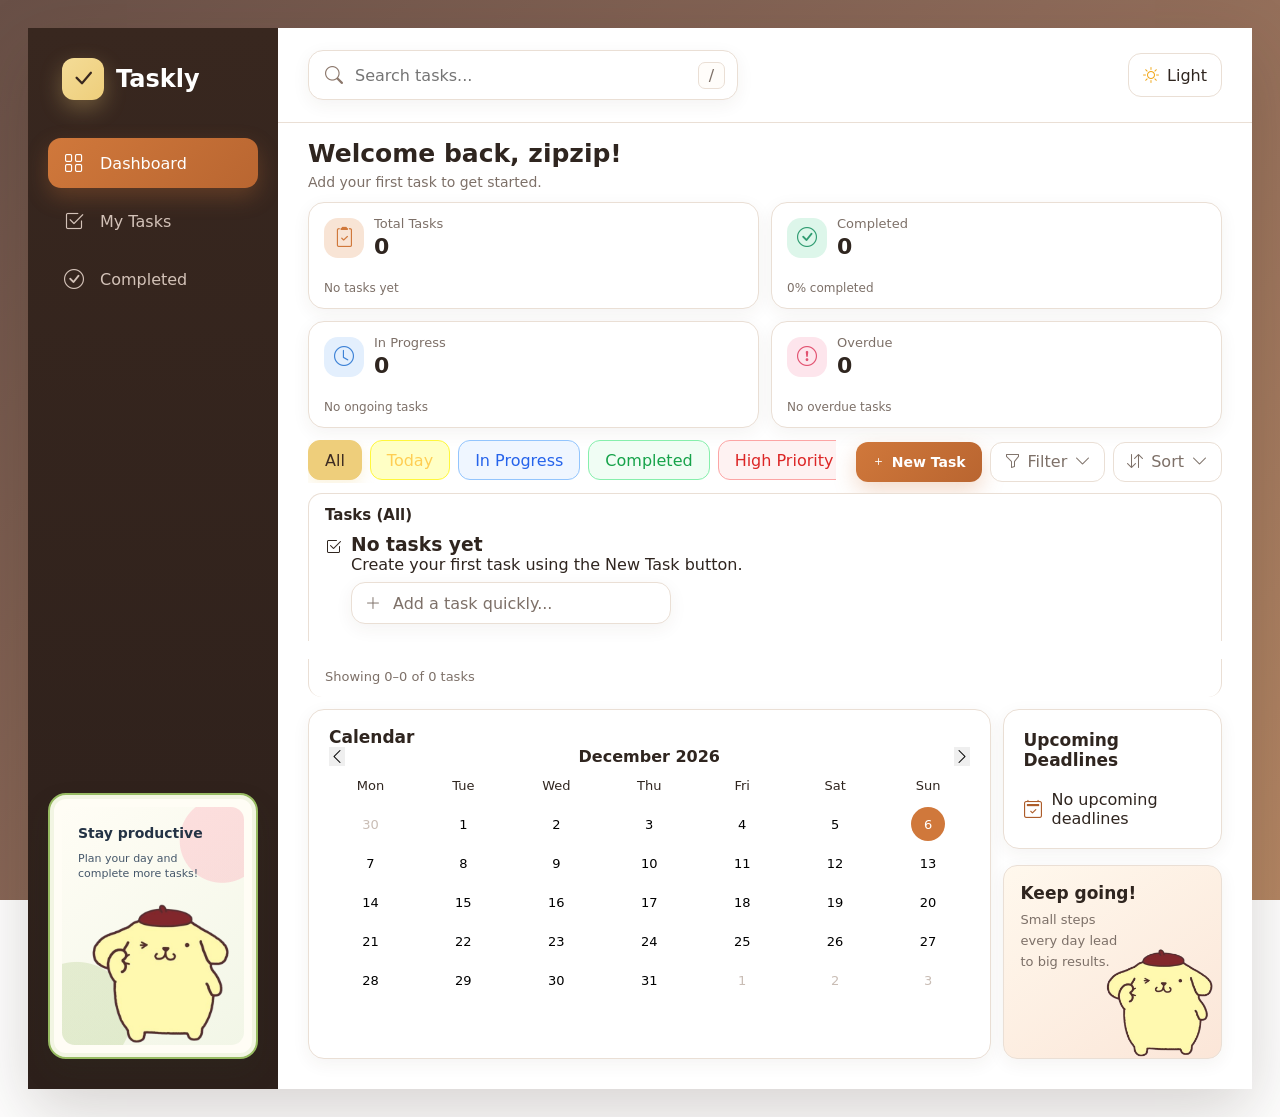
==== commit 04616d73: "fitur add task on calendar" ====
--- a/index.html
+++ b/index.html
@@ -113,22 +113,6 @@
       <a
         href="#"
         class="sidebar-menu__item"
-        data-view="calendar"
-      >
-
-        <i class="bi bi-calendar3"></i>
-
-        <span>
-          Calendar
-        </span>
-
-      </a>
-
-
-
-      <a
-        href="#"
-        class="sidebar-menu__item"
         data-view="completed"
       >
 
@@ -139,7 +123,6 @@
         </span>
 
       </a>
-
 
     </nav>
 
@@ -252,6 +235,14 @@
 
 </button>
 
+<!-- <button
+class="primary-button"
+id="openTaskModalButton"
+type="button"
+>
+<i class="bi bi-plus-lg"></i>
+<span>New Task</span>
+</button> -->
 
 </div>
 
@@ -318,27 +309,6 @@
 </div>
 
 
-
-
-
-<button
-class="primary-button"
-id="openTaskModalButton"
-type="button"
->
-
-
-<i class="bi bi-plus-lg"></i>
-
-
-<span>
-
-New Task
-
-</span>
-
-
-</button>
 
 
 
@@ -768,7 +738,21 @@
 class="toolbar-actions"
 >
 
-
+<!-- NEW TASK BUTTON -->
+
+<button
+class="primary-button new-task-button"
+id="openTaskModalButton"
+type="button"
+>
+
+<i class="bi bi-plus"></i>
+
+<span>
+New Task
+</span>
+
+</button>
 
 
 
@@ -1102,24 +1086,6 @@
 ===================================== -->
 
 
-<button
-class="quick-add-button"
-id="openQuickTaskModalButton"
-type="button"
->
-
-
-<i class="bi bi-plus-lg"></i>
-
-
-<span>
-
-Add a task quickly...
-
-</span>
-
-
-</button>
 
 
 
@@ -1164,6 +1130,17 @@
 
 </p>
 
+<section class="quick-add-section" aria-labelledby="quickAddTitle">
+  <h3 id="quickAddTitle">Quick Add Task</h3>
+  <button
+  class="quick-add-button"
+  id="openQuickTaskModalButton"
+  type="button"
+  >
+    <i class="bi bi-plus-lg"></i>
+    <span>Add a task quickly...</span>
+  </button>
+</section>
 
 </div>
 
@@ -1581,6 +1558,7 @@
 
 <!-- UPCOMING DEADLINES -->
 
+<div class="dashboard-side-stack">
 
 <section
 class="widget deadline-widget"
@@ -1656,12 +1634,21 @@
 
 
 
+<section class="dashboard-mascot-card" aria-label="Productivity encouragement">
+  <div>
+    <h2>Keep going!</h2>
+    <p>Small steps every day lead to big results.</p>
+  </div>
+  <img
+    src="assets/images/pompurin.png"
+    alt=""
+    aria-hidden="true"
+  >
+</section>
+
+</div>
+
 </aside>
-
-
-
-
-
 
 </div>
 <!-- END dashboard-layout -->
--- a/css/style.css
+++ b/css/style.css
@@ -5544,6 +5544,633 @@
   font-size: 15px;
 }
 
+/* ==================================================
+   DASHBOARD REFERENCE LAYOUT
+================================================== */
+
+.app-shell {
+  width: 100%;
+  min-height: 100vh;
+  border: 0;
+  border-radius: 0;
+}
+
+.topbar {
+  min-height: 78px;
+  padding-inline: 30px;
+}
+
+.topbar-actions {
+  display: flex;
+  align-items: center;
+  gap: 14px;
+}
+
+.topbar .primary-button {
+  min-height: 42px;
+  padding-inline: 18px;
+  border-radius: 11px;
+}
+
+.sidebar-menu__item[data-view="completed"] + .sidebar-menu__item--utility {
+  margin-top: 12px;
+}
+
+.dashboard-layout:not(.dashboard-layout--single) {
+  grid-template-columns: repeat(4, minmax(0, 1fr));
+  gap: 16px;
+  padding: 22px 30px 30px;
+}
+
+.dashboard-layout:not(.dashboard-layout--single) > .dashboard-content,
+.dashboard-layout:not(.dashboard-layout--single) > .dashboard-aside {
+  display: contents;
+}
+
+.dashboard-layout:not(.dashboard-layout--single) .welcome-section,
+.dashboard-layout:not(.dashboard-layout--single) .statistics-grid,
+.dashboard-layout:not(.dashboard-layout--single) #tasksPanel {
+  grid-column: 1 / -1;
+}
+
+.dashboard-layout:not(.dashboard-layout--single) .welcome-section {
+  margin-bottom: 0;
+}
+
+.dashboard-layout:not(.dashboard-layout--single) .statistics-grid {
+  margin-bottom: 6px;
+}
+
+.dashboard-layout:not(.dashboard-layout--single) #tasksPanel {
+  display: grid;
+  grid-template-columns: minmax(0, 1fr);
+  padding: 0;
+}
+
+.dashboard-layout:not(.dashboard-layout--single) .task-toolbar {
+  margin-bottom: 0;
+}
+
+.dashboard-layout:not(.dashboard-layout--single) .task-list {
+  margin-top: 14px;
+  padding: 14px 18px 4px;
+  border: 1px solid var(--color-border);
+  border-bottom: 0;
+  border-radius: 14px 14px 0 0;
+  background: var(--color-surface);
+}
+
+.dashboard-layout:not(.dashboard-layout--single) .task-list::before {
+  display: block;
+  margin-bottom: 12px;
+  font-size: 15px;
+  font-weight: 700;
+  content: "Tasks (All)";
+}
+
+.dashboard-layout:not(.dashboard-layout--single) .task-footer {
+  padding: 8px 18px 14px;
+  border: 1px solid var(--color-border);
+  border-top: 0;
+  border-radius: 0 0 14px 14px;
+  background: var(--color-surface);
+}
+
+.quick-add-section {
+  margin-top: 12px;
+  padding: 16px 18px 18px;
+  border: 1px solid var(--color-border);
+  border-radius: 14px;
+  background: var(--color-surface);
+  box-shadow: var(--shadow-card);
+}
+
+.quick-add-section h3 {
+  margin: 0 0 11px;
+  font-size: 15px;
+}
+
+.quick-add-section .quick-add-button {
+  width: 100%;
+}
+
+.dashboard-layout:not(.dashboard-layout--single) #calendarWidget {
+  grid-column: 1 / 4;
+  min-height: 440px;
+}
+
+.dashboard-layout:not(.dashboard-layout--single) #upcomingDeadlineWidget {
+  grid-column: 4;
+  align-self: start;
+}
+
+.dashboard-layout:not(.dashboard-layout--single) #calendarWidget .calendar-days {
+  column-gap: 10px;
+  row-gap: 12px;
+}
+
+.dashboard-layout:not(.dashboard-layout--single) #calendarWidget .calendar-day {
+  width: 44px;
+  height: 44px;
+}
+
+body.dark-theme .quick-add-section,
+body.dark-theme .dashboard-layout:not(.dashboard-layout--single) .task-list,
+body.dark-theme .dashboard-layout:not(.dashboard-layout--single) .task-footer {
+  color: var(--color-text);
+  background: var(--color-surface);
+}
+
+@media (max-width: 1100px) {
+  .dashboard-layout:not(.dashboard-layout--single) #calendarWidget {
+    grid-column: 1 / -1;
+  }
+
+  .dashboard-layout:not(.dashboard-layout--single) #upcomingDeadlineWidget {
+    grid-column: 1 / -1;
+  }
+}
+
+@media (max-width: 720px) {
+  .topbar {
+    padding-inline: 18px;
+  }
+
+  .topbar .primary-button span {
+    display: none;
+  }
+
+  .dashboard-layout:not(.dashboard-layout--single) {
+    padding: 20px 18px;
+  }
+}
+
+/* Compact task card and dashboard mascot */
+.dashboard-layout:not(.dashboard-layout--single) .task-list {
+  padding-bottom: 0;
+  border-bottom: 0;
+}
+
+.dashboard-layout:not(.dashboard-layout--single) .task-footer {
+  padding-top: 6px;
+  padding-bottom: 10px;
+  border-top: 0;
+  border-bottom: 0;
+  border-radius: 0;
+}
+
+.dashboard-layout:not(.dashboard-layout--single) .quick-add-section {
+  margin-top: 0;
+  padding: 8px 18px 16px;
+  border-top: 1px solid var(--color-border);
+  border-radius: 0 0 14px 14px;
+  box-shadow: var(--shadow-card);
+}
+
+.dashboard-layout:not(.dashboard-layout--single) .quick-add-section h3 {
+  margin-bottom: 8px;
+}
+
+.dashboard-layout:not(.dashboard-layout--single) .quick-add-button {
+  min-height: 46px;
+}
+
+.dashboard-side-stack {
+  grid-column: 4;
+  display: flex;
+  flex-direction: column;
+  align-self: stretch;
+  gap: 16px;
+  min-width: 0;
+}
+
+.dashboard-layout:not(.dashboard-layout--single) #upcomingDeadlineWidget {
+  grid-column: auto;
+}
+
+.dashboard-mascot-card {
+  position: relative;
+  flex: 1;
+  min-height: 210px;
+  overflow: hidden;
+  padding: 22px;
+  border: 1px solid var(--color-border);
+  border-radius: 14px;
+  background:
+    linear-gradient(145deg, #fff8ed 0%, #fbe6d8 100%);
+  box-shadow: var(--shadow-card);
+}
+
+.dashboard-mascot-card h2 {
+  margin: 0 0 7px;
+  font-size: 17px;
+}
+
+.dashboard-mascot-card p {
+  position: relative;
+  z-index: 1;
+  width: 58%;
+  margin: 0;
+  color: var(--color-text-muted);
+  font-size: 13px;
+  line-height: 1.6;
+}
+
+.dashboard-mascot-card img {
+  position: absolute;
+  right: -5px;
+  bottom: -8px;
+  width: min(62%, 190px);
+  max-height: 78%;
+  object-fit: contain;
+}
+
+body.dark-theme .dashboard-mascot-card {
+  background:
+    linear-gradient(145deg, #3b2c24 0%, #513528 100%);
+}
+
+@media (max-width: 1100px) {
+  .dashboard-side-stack {
+    grid-column: 1 / -1;
+    display: grid;
+    grid-template-columns: repeat(2, minmax(0, 1fr));
+  }
+}
+
+@media (max-width: 720px) {
+  .dashboard-side-stack {
+    grid-template-columns: 1fr;
+  }
+}
+
+/* ==================================================
+   ONE-SCREEN COMPACT DASHBOARD
+================================================== */
+
+.dashboard-layout:not(.dashboard-layout--single) {
+  gap: 12px;
+  padding-top: 16px;
+}
+
+.dashboard-layout:not(.dashboard-layout--single) .welcome-section h1 {
+  font-size: 25px;
+}
+
+.dashboard-layout:not(.dashboard-layout--single) .welcome-section p {
+  font-size: 14px;
+}
+
+.dashboard-layout:not(.dashboard-layout--single) .statistics-grid {
+  gap: 12px;
+  margin-bottom: 0;
+}
+
+.dashboard-layout:not(.dashboard-layout--single) .stat-card {
+  padding: 13px 15px;
+}
+
+.dashboard-layout:not(.dashboard-layout--single) .stat-card__header {
+  gap: 10px;
+  margin-bottom: 8px;
+}
+
+.dashboard-layout:not(.dashboard-layout--single) .stat-card__icon {
+  width: 40px;
+  height: 40px;
+  font-size: 20px;
+}
+
+.dashboard-layout:not(.dashboard-layout--single) .stat-card__number {
+  font-size: 22px;
+}
+
+.dashboard-layout:not(.dashboard-layout--single) #tasksPanel {
+  grid-template-columns: minmax(0, 3fr) minmax(250px, 1fr);
+  grid-template-rows: auto auto auto;
+  column-gap: 0;
+}
+
+.dashboard-layout:not(.dashboard-layout--single) .task-toolbar {
+  grid-column: 1 / -1;
+  margin-bottom: 10px;
+}
+
+.dashboard-layout:not(.dashboard-layout--single) .task-list {
+  grid-column: 1;
+  grid-row: 2;
+  min-width: 0;
+  margin-top: 0;
+  padding: 12px 16px 0;
+  border-right: 0;
+  border-radius: 14px 0 0 0;
+}
+
+.dashboard-layout:not(.dashboard-layout--single) .task-list::before {
+  margin-bottom: 6px;
+}
+
+.dashboard-layout:not(.dashboard-layout--single) .task-item {
+  min-height: 52px;
+  padding-top: 7px;
+  padding-bottom: 7px;
+}
+
+.dashboard-layout:not(.dashboard-layout--single) .task-footer {
+  grid-column: 1;
+  grid-row: 3;
+  min-height: 38px;
+  padding: 6px 16px 10px;
+  border-right: 0;
+  border-radius: 0 0 0 14px;
+}
+
+.dashboard-layout:not(.dashboard-layout--single) .quick-add-section {
+  grid-column: 2;
+  grid-row: 2 / 4;
+  display: flex;
+  flex-direction: column;
+  justify-content: center;
+  min-width: 0;
+  margin: 0;
+  padding: 16px;
+  border-top: 1px solid var(--color-border);
+  border-left: 1px solid var(--color-border);
+  border-radius: 0 14px 14px 0;
+  box-shadow: var(--shadow-card);
+}
+
+.dashboard-layout:not(.dashboard-layout--single) .quick-add-section h3 {
+  margin-bottom: 10px;
+}
+
+.dashboard-layout:not(.dashboard-layout--single) .quick-add-button {
+  min-height: 44px;
+  padding-inline: 13px;
+}
+
+.dashboard-layout:not(.dashboard-layout--single) #calendarWidget {
+  min-height: 350px;
+  padding: 17px 20px;
+}
+
+.dashboard-layout:not(.dashboard-layout--single) #calendarWidget .calendar-header {
+  margin-bottom: 12px;
+}
+
+.dashboard-layout:not(.dashboard-layout--single) #calendarWidget .calendar-days {
+  row-gap: 5px;
+}
+
+.dashboard-layout:not(.dashboard-layout--single) #calendarWidget .calendar-day {
+  width: 34px;
+  height: 34px;
+  font-size: 13px;
+}
+
+.dashboard-layout:not(.dashboard-layout--single) .dashboard-mascot-card {
+  min-height: 165px;
+  padding: 17px;
+}
+
+@media (max-width: 900px) {
+  .dashboard-layout:not(.dashboard-layout--single) #tasksPanel {
+    grid-template-columns: 1fr;
+  }
+
+  .dashboard-layout:not(.dashboard-layout--single) .task-list,
+  .dashboard-layout:not(.dashboard-layout--single) .task-footer,
+  .dashboard-layout:not(.dashboard-layout--single) .quick-add-section {
+    grid-column: 1;
+  }
+
+  .dashboard-layout:not(.dashboard-layout--single) .task-list {
+    border-right: 1px solid var(--color-border);
+    border-radius: 14px 14px 0 0;
+  }
+
+  .dashboard-layout:not(.dashboard-layout--single) .task-footer {
+    border-right: 1px solid var(--color-border);
+    border-radius: 0;
+  }
+
+  .dashboard-layout:not(.dashboard-layout--single) .quick-add-section {
+    grid-row: 4;
+    border-radius: 0 0 14px 14px;
+  }
+}
+
+/* Quick Add belongs to the genuine empty state only. */
+.dashboard-layout:not(.dashboard-layout--single) #tasksPanel {
+  grid-template-columns: minmax(0, 1fr);
+}
+
+.dashboard-layout:not(.dashboard-layout--single) .task-list {
+  grid-column: 1;
+  border-right: 1px solid var(--color-border);
+  border-radius: 14px 14px 0 0;
+}
+
+.dashboard-layout:not(.dashboard-layout--single) .task-footer {
+  grid-column: 1;
+  border-right: 1px solid var(--color-border);
+  border-radius: 0 0 14px 14px;
+}
+
+.dashboard-layout:not(.dashboard-layout--single) .task-empty .quick-add-section {
+  grid-column: 2;
+  grid-row: auto;
+  display: block;
+  min-width: 0;
+  margin: 8px 0 4px;
+  padding: 0;
+  border: 0;
+  border-radius: 0;
+  background: transparent;
+  box-shadow: none;
+}
+
+.dashboard-layout:not(.dashboard-layout--single) .task-empty .quick-add-section h3 {
+  display: none;
+}
+
+.dashboard-layout:not(.dashboard-layout--single) .task-empty .quick-add-button {
+  width: min(100%, 320px);
+  min-height: 42px;
+}
+
+.dashboard-layout:not(.dashboard-layout--single) .task-empty .quick-add-section[hidden] {
+  display: none;
+}
+
+.task-empty .quick-add-section {
+  grid-column: 2;
+  display: block;
+  width: 100%;
+  margin: 8px 0 4px;
+  padding: 0;
+  border: 0;
+  border-radius: 0;
+  background: transparent;
+  box-shadow: none;
+}
+
+.task-empty .quick-add-section h3 {
+  display: none;
+}
+
+.task-empty .quick-add-section .quick-add-button {
+  width: min(100%, 320px);
+}
+
+.task-empty .quick-add-section[hidden] {
+  display: none;
+}
+
+/* ==================================================
+   TASK DESCRIPTION PREVIEW AND TOOLTIP
+================================================== */
+
+.task-item {
+  grid-template-columns:
+    minmax(150px, 1fr)
+    max-content
+    max-content
+    max-content
+    max-content
+    minmax(100px, 150px)
+    max-content;
+}
+
+.task-description {
+  position: relative;
+  min-width: 0;
+}
+
+.task-description__trigger {
+  display: flex;
+  align-items: center;
+  gap: 6px;
+  width: 100%;
+  min-height: 34px;
+  padding: 6px 9px;
+  overflow: hidden;
+  border: 1px solid var(--color-border);
+  border-radius: 8px;
+  color: var(--color-text-muted);
+  background: var(--color-surface-soft);
+  font-size: 12px;
+  text-align: left;
+}
+
+.task-description__trigger i {
+  flex: 0 0 auto;
+  font-size: 14px;
+}
+
+.task-description__trigger span {
+  min-width: 0;
+  overflow: hidden;
+  text-overflow: ellipsis;
+  white-space: nowrap;
+}
+
+.task-description__trigger:hover,
+.task-description__trigger[aria-expanded="true"] {
+  color: var(--color-primary-dark);
+  border-color: var(--color-primary);
+  background: var(--color-primary-light);
+}
+
+.task-description__tooltip {
+  position: absolute;
+  z-index: 120;
+  top: calc(100% + 8px);
+  right: 0;
+  width: min(360px, calc(100vw - 48px));
+  max-height: min(260px, 40vh);
+  padding: 13px 15px;
+  overflow-y: auto;
+  border: 1px solid var(--color-border);
+  border-radius: 11px;
+  color: var(--color-text);
+  background: var(--color-surface);
+  box-shadow: 0 14px 36px rgba(54, 35, 25, 0.2);
+  font-size: 13px;
+  line-height: 1.55;
+  overflow-wrap: anywhere;
+  white-space: pre-wrap;
+}
+
+.task-description__tooltip[hidden] {
+  display: none;
+}
+
+.task-description__tooltip::before {
+  position: absolute;
+  top: -6px;
+  right: 18px;
+  width: 10px;
+  height: 10px;
+  border-top: 1px solid var(--color-border);
+  border-left: 1px solid var(--color-border);
+  background: var(--color-surface);
+  content: "";
+  transform: rotate(45deg);
+}
+
+body.dark-theme .task-description__trigger {
+  color: var(--color-text-muted);
+  background: var(--color-surface);
+}
+
+body.dark-theme .task-description__tooltip {
+  background: var(--color-surface);
+}
+
+@media (max-width: 1250px) {
+  .task-item {
+    grid-template-columns:
+      minmax(130px, 1fr)
+      max-content
+      max-content
+      max-content
+      max-content
+      38px
+      max-content;
+    column-gap: 8px;
+  }
+
+  .task-description__trigger {
+    justify-content: center;
+    padding-inline: 8px;
+  }
+
+  .task-description__trigger span {
+    display: none;
+  }
+}
+
+@media (max-width: 760px) {
+  .task-description {
+    grid-column: 1 / -1;
+    width: 100%;
+  }
+
+  .task-description__trigger {
+    justify-content: flex-start;
+  }
+
+  .task-description__trigger span {
+    display: block;
+  }
+
+  .task-description__tooltip {
+    right: auto;
+    left: 0;
+  }
+}
+
 
 /* ==================================================
    CALENDAR DEADLINE MARKERS AND DATE DETAILS
@@ -5957,3 +6584,138 @@
     height: 32px;
   }
 }
+
+/* =========================================
+   TASK FILTER COLOR UPDATE
+========================================= */
+
+/* All - Neutral Purple */
+.filter-tab[data-filter="all"],
+.filter-tab:nth-child(1) {
+  color: #7c3aed;
+  border-color: #c4b5fd;
+  background: #f5f3ff;
+}
+
+.filter-tab[data-filter="all"]:hover,
+.filter-tab:nth-child(1):hover {
+  background: #ede9fe;
+}
+
+
+/* Today - Sky Blue */
+.filter-tab[data-filter="today"],
+.filter-tab:nth-child(2) {
+  color: #ffce53;
+  border-color: #fff73c;
+  background: #FFFFC5;
+}
+
+.filter-tab[data-filter="today"]:hover,
+.filter-tab:nth-child(2):hover {
+  background: #e0f2fe;
+}
+
+
+/* In Progress */
+.filter-tab[data-filter="in-progress"],
+.filter-tab:nth-child(3) {
+  color: #2563eb;
+  border-color: #93c5fd;
+  background: #eff6ff;
+}
+
+.filter-tab[data-filter="in-progress"]:hover,
+.filter-tab:nth-child(3):hover {
+  background: #dbeafe;
+}
+
+
+/* Completed */
+.filter-tab[data-filter="completed"],
+.filter-tab:nth-child(4) {
+  color: #16a34a;
+  border-color: #86efac;
+  background: #f0fdf4;
+}
+
+.filter-tab[data-filter="completed"]:hover,
+.filter-tab:nth-child(4):hover {
+  background: #dcfce7;
+}
+
+
+/* High Priority */
+.filter-tab[data-filter="high"],
+.filter-tab:nth-child(5) {
+  color: #dc2626;
+  border-color: #fca5a5;
+  background: #fef2f2;
+}
+
+.filter-tab[data-filter="high"]:hover,
+.filter-tab:nth-child(5):hover {
+  background: #fee2e2;
+}
+
+
+/* Active filter tetap terlihat */
+.filter-tab.is-active {
+  font-weight: 600;
+}
+
+
+/* =========================================
+   NEW TASK BUTTON - TOOLBAR ONLY
+========================================= */
+
+.toolbar-actions .new-task-button {
+  height: 40px !important;
+
+  min-height: 40px !important;
+
+  padding:
+    0 16px !important;
+
+  border-radius:
+    12px !important;
+
+  font-size:
+    14px !important;
+
+  font-weight:
+    600;
+
+  display:
+    inline-flex;
+
+  align-items:
+    center;
+
+  justify-content:
+    center;
+
+  gap:
+    6px;
+
+  white-space:
+    nowrap;
+}
+
+
+.toolbar-actions .new-task-button i {
+  font-size:
+    14px;
+}
+
+.calendar-date-task strong {
+  display:block;
+  color: var(--color-text);
+  font-weight:700;
+  margin-bottom:4px;
+}
+
+
+.calendar-date-task span {
+  display:block;
+}
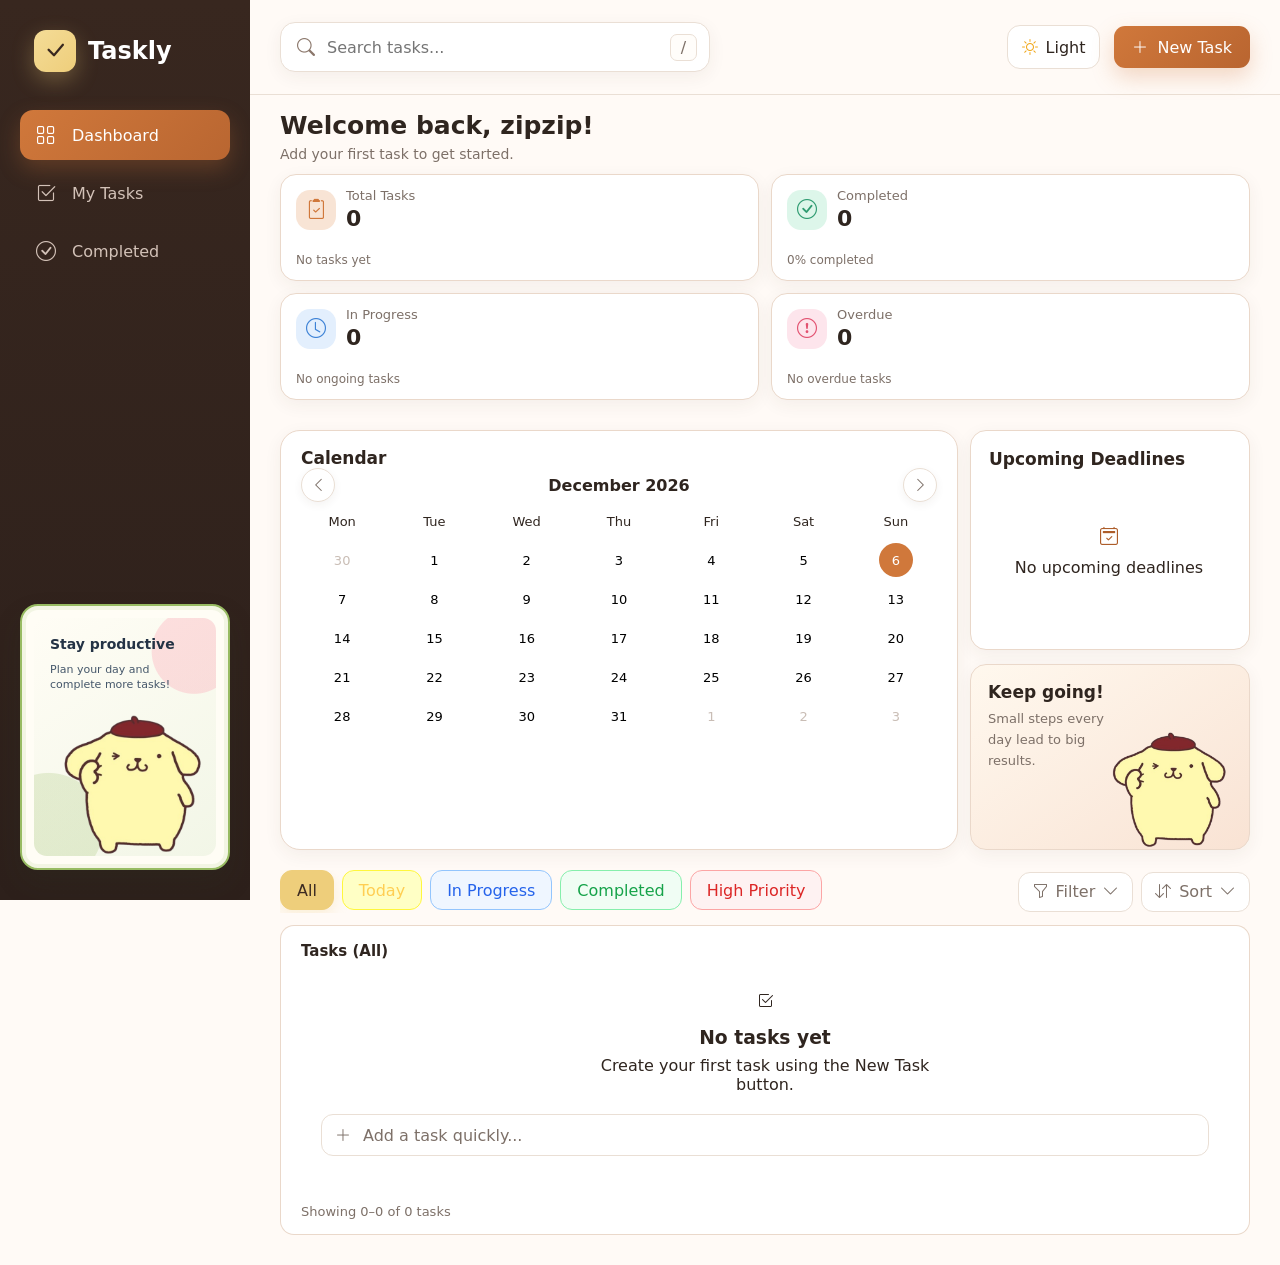
==== commit 5cfb1877: "perbaikan layout" ====
--- a/index.html
+++ b/index.html
@@ -4,6 +4,23 @@
 <head>
 
   <meta charset="UTF-8">
+
+  <script>
+    try {
+      if (
+        localStorage.getItem(
+          "zipzip-theme"
+        ) === "dark"
+      ) {
+        document.documentElement
+          .classList.add(
+            "dark-theme-preload"
+          );
+      }
+    } catch {
+      /* Use the light theme when storage is unavailable. */
+    }
+  </script>
 
   <meta
     name="viewport"
@@ -234,15 +251,14 @@
 
 
 </button>
-
-<!-- <button
+<button
 class="primary-button"
 id="openTaskModalButton"
 type="button"
 >
 <i class="bi bi-plus-lg"></i>
 <span>New Task</span>
-</button> -->
+</button> 
 
 </div>
 
@@ -739,7 +755,7 @@
 >
 
 <!-- NEW TASK BUTTON -->
-
+<!-- 
 <button
 class="primary-button new-task-button"
 id="openTaskModalButton"
@@ -752,7 +768,7 @@
 New Task
 </span>
 
-</button>
+</button> -->
 
 
 
@@ -1577,7 +1593,7 @@
 </h2>
 
 
-
+<!--
 <button
 class="widget-link-button"
 id="viewAllDeadlinesButton"
@@ -1586,7 +1602,7 @@
 
 View all
 
-</button>
+</button> -->
 
 
 
--- a/css/style.css
+++ b/css/style.css
@@ -1293,16 +1293,38 @@
 ================================================== */
 
 .deadline-list {
-  display: flex;
-  flex-direction: column;
-  gap: 20px;
-}
-
+  max-height:
+    230px;
+
+  overflow-y:
+    auto;
+
+  padding-right:
+    8px;
+}
+
+.deadlineList::-webkit-scrollbar {
+
+  width:6px;
+
+}
+
+
+.deadlineList::-webkit-scrollbar-thumb {
+
+  border-radius:10px;
+
+}
 .deadline-item {
-  display: grid;
-  grid-template-columns: 9px minmax(0, 1fr) auto;
-  align-items: start;
-  gap: 10px;
+  display:flex;
+
+  align-items:flex-start;
+
+  justify-content:space-between;
+
+  padding:
+
+  12px 0;
 }
 
 .deadline-item__dot {
@@ -4342,7 +4364,24 @@
 /* Upcoming deadline di calendar page */
 .dashboard-layout--calendar
 #upcomingDeadlinesWidget {
-  min-height: 220px;
+height: 100%;
+
+  min-height: 320px;
+
+  border:
+    1px solid #ead8ca;
+
+  border-radius:
+    20px;
+
+  background:
+    #ffffff;
+
+  padding:
+    24px;
+
+  box-sizing:
+    border-box;
 }
 
 
@@ -5396,7 +5435,18 @@
 
 .calendar-widget {
     padding: 24px;
-}
+
+    border:
+      1px solid #ead8ca;
+
+    border-radius:
+      20px;
+
+    background:
+      #ffffff;
+
+    margin-top: 24px;
+  }
 
 
 
@@ -5591,6 +5641,36 @@
 .dashboard-layout:not(.dashboard-layout--single) .statistics-grid,
 .dashboard-layout:not(.dashboard-layout--single) #tasksPanel {
   grid-column: 1 / -1;
+}
+
+.dashboard-layout:not(.dashboard-layout--single) #tasksPanel {
+
+  grid-column: 1 / -1;
+
+  display: grid;
+
+  grid-template-columns:
+    minmax(0, 1fr);
+
+  grid-template-rows:
+    auto auto auto;
+
+
+  padding: 24px;
+
+
+  border:
+    1px solid #ead8ca;
+
+
+  border-radius:
+    20px;
+
+
+  background:
+    #ffffff;
+
+
 }
 
 .dashboard-layout:not(.dashboard-layout--single) .welcome-section {
@@ -5845,11 +5925,6 @@
   font-size: 22px;
 }
 
-.dashboard-layout:not(.dashboard-layout--single) #tasksPanel {
-  grid-template-columns: minmax(0, 3fr) minmax(250px, 1fr);
-  grid-template-rows: auto auto auto;
-  column-gap: 0;
-}
 
 .dashboard-layout:not(.dashboard-layout--single) .task-toolbar {
   grid-column: 1 / -1;
@@ -5960,10 +6035,6 @@
   }
 }
 
-/* Quick Add belongs to the genuine empty state only. */
-.dashboard-layout:not(.dashboard-layout--single) #tasksPanel {
-  grid-template-columns: minmax(0, 1fr);
-}
 
 .dashboard-layout:not(.dashboard-layout--single) .task-list {
   grid-column: 1;
@@ -6459,22 +6530,128 @@
 ================================================== */
 
 .task-empty {
-  display: grid;
-  grid-template-columns:
-    auto minmax(0, 1fr);
-  align-items: start;
-  column-gap: 10px;
+  display: flex;
+
+  flex-direction: column;
+
+  align-items: center;
+
+  justify-content: center;
+
+  text-align: center;
+
+  gap: 8px;
+
+  min-height: 180px;
+
 }
 
 .task-empty > i {
-  grid-row: 1 / span 2;
-  margin-top: 4px;
-}
-
-.task-empty > h3,
+  margin-bottom: 8px;
+}
+
+.task-empty > h3 {
+  margin: 0;
+}
 .task-empty > p {
-  grid-column: 2;
-}
+  margin: 0;
+  max-width: 350px;
+}
+
+.quick-add-section {
+
+  display: flex;
+
+  justify-content: center;
+
+  margin-top: 16px;
+
+}
+
+
+.quick-add-section input,
+.quick-add-section button {
+
+  border: 1px solid #dfc7b5;
+
+  background: #ffffff;
+
+  border-radius: 12px;
+
+}
+
+
+/* ==================================================
+   CLEAN TASK CARD BORDER
+================================================== */
+
+.dashboard-layout:not(.dashboard-layout--single) .task-toolbar {
+  margin-bottom: 12px;
+  padding: 0;
+  border: 0;
+  border-radius: 0;
+  background: transparent;
+  box-shadow: none;
+}
+
+.dashboard-layout:not(.dashboard-layout--single) .task-list {
+  margin: 0;
+  padding: 16px 20px 8px;
+  overflow: visible;
+  border: 1px solid var(--color-border);
+  border-bottom: 0;
+  border-radius: 14px 14px 0 0;
+  background: var(--color-surface);
+  box-shadow: none;
+}
+
+.dashboard-layout:not(.dashboard-layout--single) .task-footer {
+  min-height: 44px;
+  margin: 0;
+  padding: 10px 20px 12px;
+  border: 1px solid var(--color-border);
+  border-top: 1px solid var(--color-border);
+  border-radius: 0 0 14px 14px;
+  background: var(--color-surface);
+  box-shadow: none;
+}
+
+.dashboard-layout:not(.dashboard-layout--single) .task-empty {
+  width: 100%;
+  min-height: 180px;
+  padding: 18px 20px 14px;
+}
+
+.dashboard-layout:not(.dashboard-layout--single) .task-empty .quick-add-section {
+  display: flex;
+  justify-content: center;
+  width: 100%;
+  margin: 10px 0 0;
+  padding: 0;
+  border: 0;
+  background: transparent;
+  box-shadow: none;
+}
+
+.dashboard-layout:not(.dashboard-layout--single) .task-empty .quick-add-button {
+  width: min(100%, 400px);
+  border: 1px solid var(--color-border);
+}
+
+.dashboard-layout:not(.dashboard-layout--single) .task-list::before {
+  margin-bottom: 10px;
+}
+
+body.dark-theme
+.dashboard-layout:not(.dashboard-layout--single)
+.task-list,
+body.dark-theme
+.dashboard-layout:not(.dashboard-layout--single)
+.task-footer {
+  border-color: var(--color-border);
+  background: var(--color-surface);
+}
+
 
 .calendar-widget,
 .calendar-large {
@@ -6718,4 +6895,762 @@
 
 .calendar-date-task span {
   display:block;
-}+}
+
+
+/* =========================================
+   DASHBOARD SPACING AND WIDGET ALIGNMENT
+========================================= */
+
+.dashboard-layout:not(.dashboard-layout--single) .statistics-grid {
+  margin-bottom: 8px;
+}
+
+.dashboard-layout:not(.dashboard-layout--single) #tasksPanel {
+  row-gap: 0;
+}
+
+.dashboard-layout:not(.dashboard-layout--single) .task-toolbar {
+  margin-top: 4px;
+  margin-bottom: 14px;
+}
+
+.dashboard-layout:not(.dashboard-layout--single) #calendarWidget,
+.dashboard-layout:not(.dashboard-layout--single) .dashboard-side-stack {
+  align-self: start;
+  margin-top: 10px;
+}
+
+.dashboard-layout:not(.dashboard-layout--single) #calendarWidget {
+  height: auto;
+}
+
+.dashboard-layout:not(.dashboard-layout--single) .dashboard-side-stack {
+  width: 100%;
+}
+
+.dashboard-layout:not(.dashboard-layout--single)
+.dashboard-side-stack
+> .widget:first-child {
+  margin-top: 0;
+}
+
+@media (max-width: 1100px) {
+  .dashboard-layout:not(.dashboard-layout--single) #calendarWidget,
+  .dashboard-layout:not(.dashboard-layout--single) .dashboard-side-stack {
+    margin-top: 6px;
+  }
+}
+
+
+/* =========================================
+   SINGLE TASK PANEL CARD
+========================================= */
+
+.dashboard-layout:not(.dashboard-layout--single) #tasksPanel {
+  row-gap: 0;
+  margin-top: 4px;
+  padding: 0;
+  border: 1px solid var(--color-border);
+  border-radius: 16px;
+  background: var(--color-surface);
+  box-shadow: var(--shadow-card);
+}
+
+.dashboard-layout:not(.dashboard-layout--single) .task-toolbar {
+  margin: 0;
+  padding: 6px 12px;
+  border: 0;
+  border-bottom: 1px solid var(--color-border);
+  border-radius: 0;
+  background: transparent;
+  box-shadow: none;
+}
+
+.dashboard-layout:not(.dashboard-layout--single) .task-list {
+  margin: 0;
+  padding: 16px 20px 8px;
+  border: 0;
+  border-radius: 0;
+  background: transparent;
+  box-shadow: none;
+}
+
+.dashboard-layout:not(.dashboard-layout--single) .task-footer {
+  margin: 0;
+  padding: 10px 20px 12px;
+  border: 0;
+  border-top: 1px solid var(--color-border);
+  border-radius: 0;
+  background: transparent;
+  box-shadow: none;
+}
+
+.dashboard-layout:not(.dashboard-layout--single)
+.task-empty
+.quick-add-section,
+.dashboard-layout:not(.dashboard-layout--single)
+.task-empty
+.quick-add-button {
+  box-shadow: none;
+}
+
+body.dark-theme
+.dashboard-layout:not(.dashboard-layout--single)
+#tasksPanel {
+  border-color: var(--color-border);
+  background: var(--color-surface);
+}
+
+
+/* Toolbar floats above the single Tasks card. */
+.dashboard-layout:not(.dashboard-layout--single) #tasksPanel {
+  margin-top: 4px;
+  border: 0;
+  border-radius: 0;
+  background: transparent;
+  box-shadow: none;
+}
+
+.dashboard-layout:not(.dashboard-layout--single) .task-toolbar {
+  margin: 0 0 12px;
+  padding: 0;
+  border: 0;
+  background: transparent;
+}
+
+.dashboard-layout:not(.dashboard-layout--single) .task-list {
+  border: 1px solid var(--color-border);
+  border-bottom: 0;
+  border-radius: 14px 14px 0 0;
+  background: var(--color-surface);
+}
+
+.dashboard-layout:not(.dashboard-layout--single) .task-footer {
+  border: 1px solid var(--color-border);
+  border-top: 1px solid var(--color-border);
+  border-radius: 0 0 14px 14px;
+  background: var(--color-surface);
+}
+
+body.dark-theme
+.dashboard-layout:not(.dashboard-layout--single)
+#tasksPanel {
+  background: transparent;
+}
+
+
+/* Full-width empty-state action without footer divider. */
+.dashboard-layout:not(.dashboard-layout--single)
+.task-empty
+.quick-add-section {
+  align-self: stretch;
+  width: 100%;
+  margin: 12px 0 0;
+}
+
+.dashboard-layout:not(.dashboard-layout--single)
+.task-empty
+.quick-add-button {
+  width: 100%;
+  max-width: none;
+}
+
+.dashboard-layout:not(.dashboard-layout--single) .task-footer {
+  border-top: 0;
+}
+
+
+.upcoming-deadline-list {
+
+  max-height: 320px;
+
+  overflow-y: auto;
+
+}
+
+.upcoming-deadline-list {
+
+  scrollbar-width: thin;
+
+}
+
+
+.upcoming-deadline-list::-webkit-scrollbar {
+
+  width: 6px;
+
+}
+
+
+.upcoming-deadline-list::-webkit-scrollbar-thumb {
+
+  border-radius: 10px;
+
+}
+
+.upcoming-deadline-header {
+
+  display:flex;
+
+  justify-content:space-between;
+
+  align-items:center;
+
+  margin-bottom:20px;
+
+}
+
+
+.upcoming-deadline-header h2 {
+
+  margin:0;
+
+}
+
+.deadline-widget {
+
+  height: 100%;
+
+  min-height: 320px;
+
+  border:
+    1px solid #ead8ca;
+
+  border-radius:
+    20px;
+
+  background:
+    #ffffff;
+
+  padding:
+    24px;
+
+  box-sizing:
+    border-box;
+
+}
+
+.widget__heading {
+
+  display:flex;
+
+  align-items:center;
+
+  justify-content:space-between;
+
+  margin-bottom:20px;
+
+}
+
+
+.widget__title {
+
+  margin:0;
+
+}
+
+.deadline-list {
+
+  max-height:
+    220px;
+
+  overflow-y:
+    auto;
+
+  padding-right:
+    8px;
+
+}
+.deadline-list::-webkit-scrollbar {
+
+  width:6px;
+
+}
+
+
+.deadline-list::-webkit-scrollbar-thumb {
+
+  border-radius:10px;
+
+}
+
+.deadline-empty {
+
+  height:220px;
+
+  display:flex;
+
+  flex-direction:column;
+
+  justify-content:center;
+
+  align-items:center;
+
+  text-align:center;
+
+  gap:12px;
+
+}
+.dashboard-side-stack {
+
+  display:flex;
+
+  flex-direction:column;
+
+  gap:24px;
+
+}
+
+
+/* ==================================================
+   FULL-SCREEN SHELL AND BALANCED DASHBOARD WIDGETS
+================================================== */
+
+html,
+body {
+  min-height: 100%;
+  margin: 0;
+  background: #fffaf6 !important;
+}
+
+body {
+  padding: 0 !important;
+}
+
+.app-shell {
+  width: 100%;
+  max-width: none;
+  min-height: 100vh;
+  margin: 0;
+  overflow: visible;
+  border: 0;
+  border-radius: 0;
+  background: #fffaf6 !important;
+  box-shadow: none !important;
+}
+
+.app-main,
+.dashboard-layout {
+  min-width: 0;
+  background: #fffaf6 !important;
+}
+
+.topbar {
+  background: rgba(255, 250, 246, 0.96) !important;
+}
+
+.sidebar {
+  position: sticky;
+  z-index: 60;
+  top: 0;
+  align-self: start;
+  height: 100vh;
+  overflow-y: auto;
+}
+
+.stat-card,
+.widget,
+.task-list,
+.task-footer {
+  border-color: #ead8ca !important;
+  background-color: #ffffff;
+}
+
+.dashboard-layout:not(.dashboard-layout--single) {
+  grid-template-columns:
+    repeat(3, minmax(0, 1fr))
+    minmax(280px, 0.9fr);
+}
+
+.dashboard-layout:not(.dashboard-layout--single) #calendarWidget,
+.dashboard-layout:not(.dashboard-layout--single) .dashboard-side-stack {
+  align-self: stretch;
+  height: 420px;
+  margin-top: 10px;
+}
+
+.dashboard-layout:not(.dashboard-layout--single) #calendarWidget {
+  min-height: 0;
+  box-sizing: border-box;
+}
+
+.dashboard-layout:not(.dashboard-layout--single) .dashboard-side-stack {
+  display: flex;
+  flex-direction: column;
+  gap: 14px;
+}
+
+.dashboard-layout:not(.dashboard-layout--single) .deadline-widget {
+  flex: 0 0 220px;
+  min-height: 0;
+  height: 220px;
+  padding: 18px;
+  border-color: #ead8ca;
+  border-radius: 16px;
+  background: #ffffff;
+}
+
+.dashboard-layout:not(.dashboard-layout--single) .deadline-widget .widget__heading {
+  margin-bottom: 10px;
+}
+
+.deadline-list {
+  display: flex;
+  flex-direction: column;
+  gap: 0;
+  max-height: none;
+  padding-right: 2px;
+  overflow: visible;
+  scrollbar-width: thin;
+  scrollbar-color: #d8aa86 transparent;
+}
+
+.deadline-list--scrollable {
+  max-height: 156px;
+  padding-right: 7px;
+  overflow-y: auto;
+  overscroll-behavior: contain;
+}
+
+.deadline-item {
+  grid-template-columns: 8px minmax(0, 1fr) auto;
+  min-height: 52px;
+  padding: 8px 0;
+  border-bottom: 1px solid #f1e6de;
+}
+
+.deadline-item:last-child {
+  border-bottom: 0;
+}
+
+.deadline-list::-webkit-scrollbar {
+  width: 6px;
+}
+
+.deadline-list::-webkit-scrollbar-thumb {
+  border-radius: 999px;
+  background: #d8aa86;
+}
+
+.deadline-list::-webkit-scrollbar-track {
+  background: transparent;
+}
+
+.deadline-empty {
+  height: 145px;
+  min-height: 0;
+}
+
+.dashboard-layout:not(.dashboard-layout--single) .dashboard-mascot-card {
+  flex: 1 1 auto;
+  min-height: 0;
+  border-color: #ead8ca;
+  border-radius: 16px;
+  background:
+    linear-gradient(145deg, #fff8ee 0%, #f9e3d4 100%);
+}
+
+body.dark-theme,
+body.dark-theme .app-shell,
+body.dark-theme .app-main,
+body.dark-theme .dashboard-layout,
+body.dark-theme .topbar {
+  background: #201b18 !important;
+}
+
+@media (max-width: 1100px) {
+  .dashboard-layout:not(.dashboard-layout--single) {
+    grid-template-columns: minmax(0, 1fr);
+  }
+
+  .dashboard-layout:not(.dashboard-layout--single) #calendarWidget,
+  .dashboard-layout:not(.dashboard-layout--single) .dashboard-side-stack {
+    grid-column: 1 / -1;
+    height: auto;
+    margin-top: 6px;
+  }
+
+  .dashboard-layout:not(.dashboard-layout--single) .dashboard-side-stack {
+    display: grid;
+    grid-template-columns: repeat(2, minmax(0, 1fr));
+  }
+}
+
+@media (max-width: 680px) {
+  .sidebar {
+    height: auto;
+    overflow: visible;
+  }
+
+  .dashboard-layout:not(.dashboard-layout--single) .dashboard-side-stack {
+    grid-template-columns: 1fr;
+  }
+}
+
+
+/* ==================================================
+   DASHBOARD SECTION ORDER
+================================================== */
+
+.dashboard-layout:not(.dashboard-layout--single) .welcome-section {
+  grid-row: 1;
+}
+
+.dashboard-layout:not(.dashboard-layout--single) .statistics-grid {
+  grid-row: 2;
+}
+
+.dashboard-layout:not(.dashboard-layout--single) #calendarWidget {
+  grid-column: 1 / 4;
+  grid-row: 3;
+}
+
+.dashboard-layout:not(.dashboard-layout--single) .dashboard-side-stack {
+  grid-column: 4;
+  grid-row: 3;
+}
+
+.dashboard-layout:not(.dashboard-layout--single) #tasksPanel {
+  grid-column: 1 / -1;
+  grid-row: 4;
+  margin-top: 8px;
+}
+
+.dashboard-side-stack > .deadline-widget,
+.dashboard-side-stack > .dashboard-mascot-card {
+  width: 100%;
+  box-sizing: border-box;
+}
+
+
+/* ==================================================
+   CALENDAR NAVIGATION POLISH
+================================================== */
+
+.calendar-header button {
+  display: inline-grid;
+  place-items: center;
+  width: 34px;
+  height: 34px;
+  padding: 0;
+  border: 1px solid var(--color-border);
+  border-radius: 50%;
+  color: var(--color-text-muted);
+  background: var(--color-surface);
+  box-shadow: 0 3px 10px rgba(74, 45, 29, 0.06);
+  transition:
+    color 160ms ease,
+    border-color 160ms ease,
+    background-color 160ms ease,
+    box-shadow 160ms ease,
+    transform 160ms ease;
+}
+
+.calendar-header button i {
+  display: block;
+  font-size: 15px;
+  line-height: 1;
+}
+
+.calendar-header button:hover {
+  color: #ffffff;
+  border-color: var(--color-primary);
+  background: var(--color-primary);
+  box-shadow: 0 6px 16px rgba(208, 120, 59, 0.24);
+  transform: translateY(-1px);
+}
+
+.calendar-header button:active {
+  box-shadow: 0 2px 8px rgba(208, 120, 59, 0.2);
+  transform: translateY(0) scale(0.94);
+}
+
+.calendar-header button:focus-visible {
+  outline: 3px solid rgba(208, 120, 59, 0.22);
+  outline-offset: 2px;
+}
+
+.calendar-day {
+  transition:
+    color 150ms ease,
+    background-color 150ms ease,
+    transform 150ms ease;
+}
+
+.calendar-day:hover {
+  transform: translateY(-1px);
+}
+
+.calendar-days--enter-next {
+  animation: calendar-enter-next 180ms ease-out;
+}
+
+.calendar-days--enter-previous {
+  animation: calendar-enter-previous 180ms ease-out;
+}
+
+@keyframes calendar-enter-next {
+  from {
+    opacity: 0.35;
+    transform: translateX(8px);
+  }
+
+  to {
+    opacity: 1;
+    transform: translateX(0);
+  }
+}
+
+@keyframes calendar-enter-previous {
+  from {
+    opacity: 0.35;
+    transform: translateX(-8px);
+  }
+
+  to {
+    opacity: 1;
+    transform: translateX(0);
+  }
+}
+
+@media (prefers-reduced-motion: reduce) {
+  .calendar-header button,
+  .calendar-day,
+  .calendar-days--enter-next,
+  .calendar-days--enter-previous {
+    transition: none;
+    animation: none;
+  }
+}
+
+
+/* ==================================================
+   COMPLETE DARK THEME AND FIRST-PAINT STABILITY
+================================================== */
+
+html.dark-theme-preload {
+  color-scheme: dark;
+  background: #181411;
+}
+
+html.dark-theme-preload body,
+html.dark-theme-preload .app-shell,
+html.dark-theme-preload .app-main,
+html.dark-theme-preload .dashboard-layout,
+html.dark-theme-preload .topbar {
+  color: #f6eee8 !important;
+  background: #181411 !important;
+}
+
+html.dark-theme-preload *,
+html.dark-theme-preload *::before,
+html.dark-theme-preload *::after {
+  transition: none !important;
+}
+
+body.dark-theme {
+  --color-background: #181411;
+  --color-surface: #28211d;
+  --color-surface-soft: #302722;
+  --color-border: #58483e;
+  --color-text: #f7f0ea;
+  --color-text-muted: #cbbcb1;
+  --color-primary-light: #533223;
+  color-scheme: dark;
+}
+
+body.dark-theme .app-shell,
+body.dark-theme .app-main,
+body.dark-theme .dashboard-layout,
+body.dark-theme .topbar {
+  color: var(--color-text);
+  background: var(--color-background) !important;
+}
+
+body.dark-theme .stat-card,
+body.dark-theme .widget,
+body.dark-theme .task-list,
+body.dark-theme .task-footer,
+body.dark-theme .deadline-widget,
+body.dark-theme .theme-button,
+body.dark-theme .secondary-button,
+body.dark-theme .filter-tab,
+body.dark-theme .search-box input,
+body.dark-theme .task-description__trigger,
+body.dark-theme .task-description__tooltip,
+body.dark-theme .calendar-header button {
+  color: var(--color-text);
+  border-color: var(--color-border) !important;
+  background: var(--color-surface) !important;
+}
+
+body.dark-theme .stat-card__label,
+body.dark-theme .stat-card__footer,
+body.dark-theme .welcome-section p,
+body.dark-theme .task-date,
+body.dark-theme .task-footer,
+body.dark-theme .deadline-item__content span,
+body.dark-theme .calendar-days--header,
+body.dark-theme .calendar-day--muted {
+  color: var(--color-text-muted) !important;
+}
+
+body.dark-theme .widget__title,
+body.dark-theme .deadline-item__content strong,
+body.dark-theme .calendar-header strong,
+body.dark-theme .calendar-day,
+body.dark-theme .task-item__title {
+  color: var(--color-text);
+}
+
+body.dark-theme .deadline-item {
+  border-bottom-color: #45382f;
+}
+
+body.dark-theme .dashboard-mascot-card {
+  color: var(--color-text);
+  border-color: var(--color-border);
+  background:
+    linear-gradient(145deg, #342821 0%, #493126 100%);
+}
+
+body.dark-theme .dashboard-mascot-card p {
+  color: var(--color-text-muted);
+}
+
+body.dark-theme .calendar-header button:hover {
+  color: #ffffff;
+  border-color: var(--color-primary) !important;
+  background: var(--color-primary) !important;
+}
+
+body.dark-theme .calendar-day:hover {
+  color: #ffffff;
+  background: #4a3327;
+}
+
+body.dark-theme .calendar-day--active,
+body.dark-theme .calendar-day--selected {
+  color: #ffffff !important;
+  background: var(--color-primary) !important;
+}
+
+@media (max-width: 1100px) {
+  .dashboard-layout:not(.dashboard-layout--single) #calendarWidget,
+  .dashboard-layout:not(.dashboard-layout--single) .dashboard-side-stack {
+    grid-column: 1 / -1;
+  }
+
+  .dashboard-layout:not(.dashboard-layout--single) #calendarWidget {
+    grid-row: 3;
+  }
+
+  .dashboard-layout:not(.dashboard-layout--single) .dashboard-side-stack {
+    grid-row: 4;
+  }
+
+  .dashboard-layout:not(.dashboard-layout--single) #tasksPanel {
+    grid-row: 5;
+  }
+}
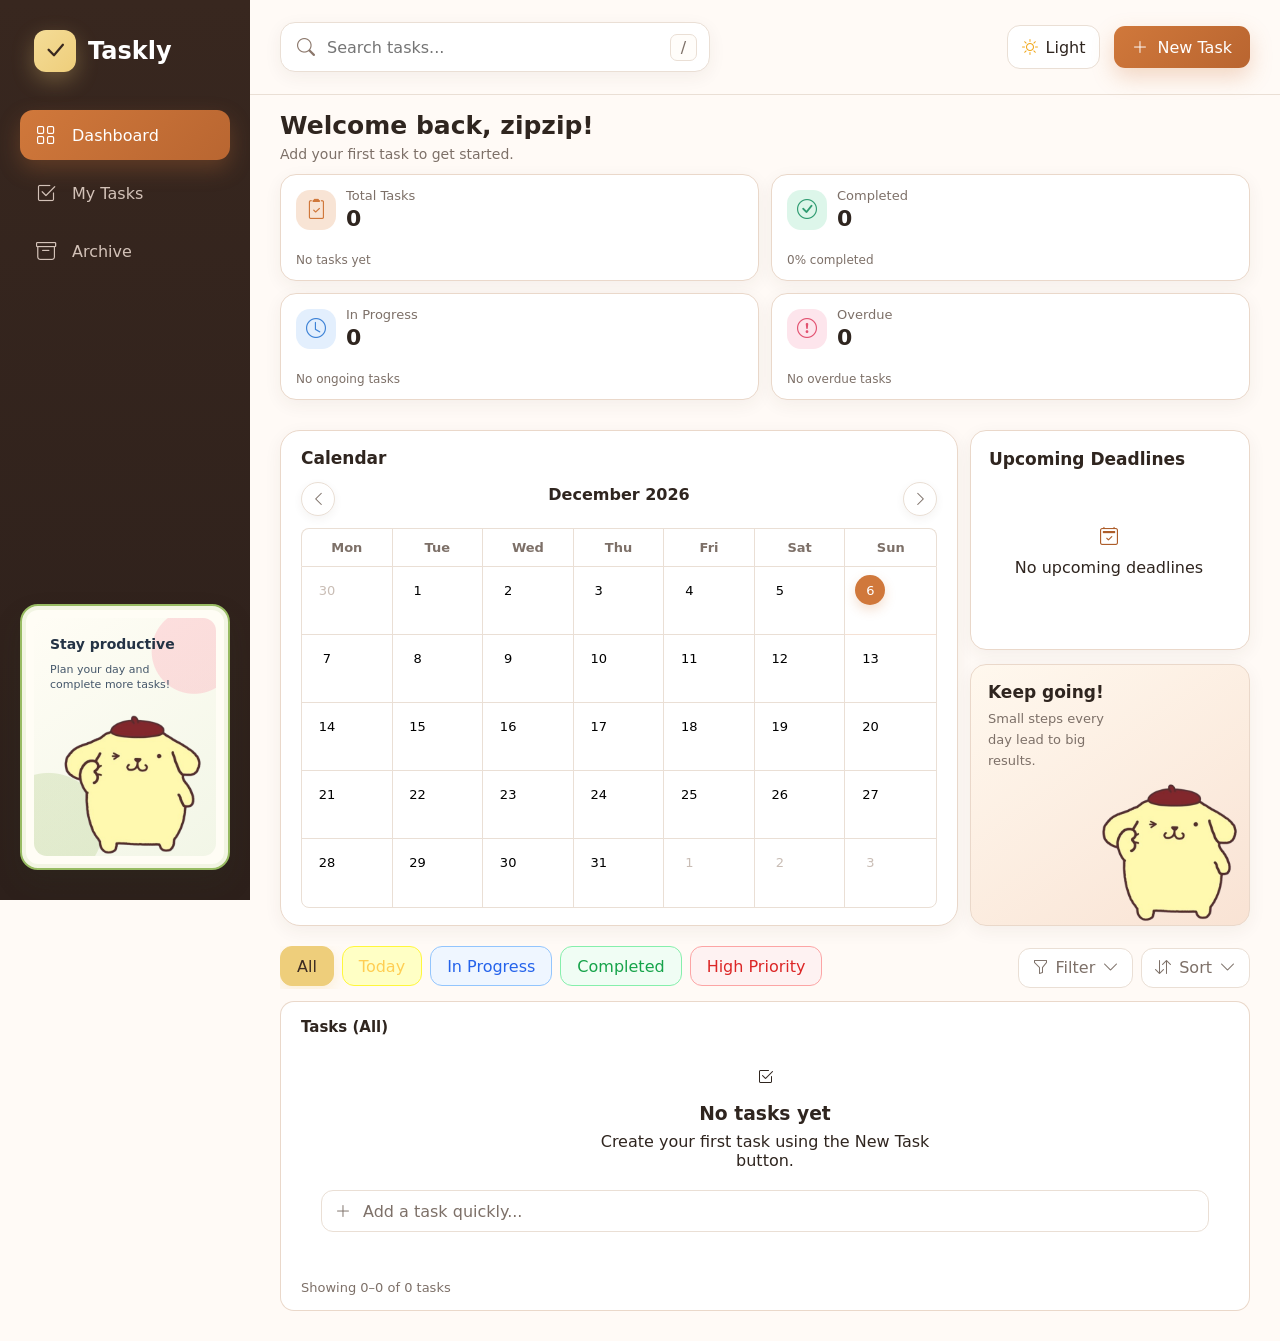
==== commit 2b946fc4: "update dark mode" ====
--- a/index.html
+++ b/index.html
@@ -130,13 +130,13 @@
       <a
         href="#"
         class="sidebar-menu__item"
-        data-view="completed"
+        data-view="archive"
       >
 
-        <i class="bi bi-check-circle"></i>
+        <i class="bi bi-archive"></i>
 
         <span>
-          Completed
+          Archive
         </span>
 
       </a>
--- a/css/style.css
+++ b/css/style.css
@@ -5291,8 +5291,8 @@
   --color-surface: #2d2521;
   --color-border: #4e4038;
 
-  --color-text: #f9f4ef;
-  --color-text-muted: #c4b6ac;
+  --color-text: #f5eee8;
+  --color-text-muted: #b9aaa0;
 
   --color-primary-light: #513226;
   --color-green-soft: #1f4136;
@@ -5335,6 +5335,55 @@
 
   background:
     var(--color-surface);
+}
+
+body.dark-theme .task-list {
+
+  background:
+    var(--color-surface);
+
+  border:
+    1px solid var(--color-border);
+
+}
+
+
+body.dark-theme .task-item {
+
+  background:
+    #2d2521;
+
+  border-bottom:
+    1px solid #4e4038;
+
+}
+
+body.dark-theme select:not(.badge-select),
+body.dark-theme option {
+
+  background:
+    #2d2521;
+
+  color:
+    #f5eee8;
+
+  border-color:
+    #4e4038;
+
+}
+
+body.dark-theme .task-select,
+body.dark-theme .status-select {
+
+  background:
+    #352a24;
+
+  color:
+    #f5eee8;
+
+  border:
+    1px solid #5b493d;
+
 }
 
 /* =====================================
@@ -6524,6 +6573,59 @@
     var(--color-surface-soft);
 }
 
+body.dark-theme .filter-tab--active {
+
+  background:
+    var(--color-primary);
+
+  color:
+    #ffffff;
+
+  border-color:
+    var(--color-primary);
+
+}
+
+body.dark-theme .priority-badge--medium {
+
+  background:
+    #4b3d20;
+
+  color:
+    #fde68a;
+
+}
+
+
+body.dark-theme .priority-badge--high {
+
+  background:
+    #512d3a;
+
+  color:
+    #fecdd3;
+
+}
+
+
+body.dark-theme .priority-badge--low {
+
+  background:
+    #233b59;
+
+  color:
+    #bfdbfe;
+
+}
+
+body.dark-theme input[type="checkbox"] {
+
+  accent-color:
+    var(--color-primary);
+
+}
+
+
 
 /* ==================================================
    MINOR VIEW AND CALENDAR UI REFINEMENTS
@@ -6761,6 +6863,15 @@
     height: 32px;
   }
 }
+
+body.dark-theme .widget {
+
+  border:
+    1px solid var(--color-border);
+
+}
+
+
 
 /* =========================================
    TASK FILTER COLOR UPDATE
@@ -7374,6 +7485,656 @@
   .dashboard-layout:not(.dashboard-layout--single) .dashboard-side-stack {
     display: grid;
     grid-template-columns: repeat(2, minmax(0, 1fr));
+  }
+}
+
+
+/* ==================================================
+   ARCHIVE TASK VIEW AND ACTION
+================================================== */
+
+.task-action--archive:hover {
+  color: #a96622;
+  background: #fff1da;
+}
+
+.task-action--restore {
+  color: var(--color-green);
+}
+
+.task-action--restore:hover {
+  color: #237a56;
+  background: var(--color-green-soft);
+}
+
+.task-item--archived {
+  background: var(--color-surface-soft);
+}
+
+.tasks-panel--archive .task-list::before {
+  display: block;
+  margin-bottom: 12px;
+  font-size: 15px;
+  font-weight: 700;
+  content: "Archived Tasks";
+}
+
+body.dark-theme .task-action--archive:hover {
+  color: #f0b876;
+  background: #4b3424;
+}
+
+body.dark-theme .task-action--restore:hover {
+  color: #8de0ba;
+  background: #244438;
+}
+
+body.dark-theme .task-item--archived {
+  background: var(--color-surface-soft);
+}
+
+
+/* Divider between visible task rows. */
+.task-list .task-item {
+  border-bottom: 1px solid #f1e6de;
+}
+
+.task-list
+.task-item:not(.task-item--hidden):not(
+  :has(~ .task-item:not(.task-item--hidden))
+) {
+  border-bottom-color: transparent;
+}
+
+body.dark-theme .task-list .task-item {
+  border-bottom-color: #45382f;
+}
+
+body.dark-theme
+.task-list
+.task-item:not(.task-item--hidden):not(
+  :has(~ .task-item:not(.task-item--hidden))
+) {
+  border-bottom-color: transparent;
+}
+
+
+/* ==================================================
+   WARM ILLUSTRATED CALENDAR GRID
+================================================== */
+
+.calendar-days--illustrated {
+  --calendar-line: rgba(196, 126, 66, 0.48);
+  --calendar-line-soft: rgba(238, 206, 123, 0.24);
+
+  position: relative;
+  overflow: hidden;
+  border-radius: 9px;
+  background-image:
+    linear-gradient(
+      to right,
+      transparent calc(100% - 2px),
+      var(--calendar-line) calc(100% - 2px),
+      var(--calendar-line) 100%
+    ),
+    linear-gradient(
+      to bottom,
+      transparent calc(100% - 2px),
+      var(--calendar-line) calc(100% - 2px),
+      var(--calendar-line) 100%
+    ),
+    linear-gradient(
+      to right,
+      transparent calc(100% - 1px),
+      var(--calendar-line-soft) calc(100% - 1px),
+      var(--calendar-line-soft) 100%
+    ),
+    linear-gradient(
+      to bottom,
+      transparent calc(100% - 1px),
+      var(--calendar-line-soft) calc(100% - 1px),
+      var(--calendar-line-soft) 100%
+    );
+  background-position:
+    0 0,
+    0 0,
+    1px 0,
+    0 1px;
+  background-size:
+    calc(100% / 7) 100%,
+    100% calc(100% / var(--calendar-weeks, 6)),
+    calc(100% / 7) 100%,
+    100% calc(100% / var(--calendar-weeks, 6));
+}
+
+.calendar-days--illustrated .calendar-day {
+  z-index: 1;
+}
+
+body.dark-theme .calendar-days--illustrated {
+  --calendar-line: rgba(224, 151, 91, 0.38);
+  --calendar-line-soft: rgba(238, 206, 123, 0.14);
+}
+
+@media (max-width: 680px) {
+  .calendar-days--illustrated {
+    --calendar-line: rgba(196, 126, 66, 0.4);
+  }
+}
+
+
+/* ==================================================
+   SEGMENTED CALENDAR CELLS
+================================================== */
+
+.calendar-widget > .widget__title {
+  margin-bottom: 14px;
+}
+
+.calendar-widget .calendar-header {
+  margin-bottom: 14px;
+}
+
+.calendar-widget .calendar-header strong {
+  position: relative;
+  top: -5px;
+}
+
+.calendar-days--illustrated {
+  overflow: visible;
+  border-radius: 0;
+  background: none;
+}
+
+.calendar-days--illustrated .calendar-day {
+  width: calc(100% - 6px) !important;
+  height: 42px !important;
+  border: 1px solid rgba(208, 120, 59, 0.2);
+  border-radius: 10px;
+  background: rgba(255, 249, 239, 0.7);
+  box-shadow: inset 0 -1px 0 rgba(238, 206, 123, 0.2);
+}
+
+.calendar-days--illustrated .calendar-day:nth-child(7n + 1),
+.calendar-days--illustrated .calendar-day:nth-child(7n) {
+  background: rgba(251, 242, 213, 0.58);
+}
+
+.calendar-day__number {
+  display: inline-grid;
+  place-items: center;
+  width: 30px;
+  height: 30px;
+  border-radius: 50%;
+  transition:
+    color 150ms ease,
+    background-color 150ms ease,
+    box-shadow 150ms ease,
+    transform 150ms ease;
+}
+
+.calendar-days--illustrated .calendar-day:hover {
+  border-color: rgba(208, 120, 59, 0.42);
+  background: #fff6e9;
+  box-shadow:
+    inset 0 -1px 0 rgba(208, 120, 59, 0.16),
+    0 4px 10px rgba(99, 60, 35, 0.06);
+}
+
+.calendar-days--illustrated .calendar-day:hover .calendar-day__number {
+  transform: translateY(-1px);
+}
+
+.calendar-days--illustrated .calendar-day--active,
+.calendar-days--illustrated .calendar-day--selected {
+  color: var(--color-text) !important;
+  background: rgba(255, 249, 239, 0.7) !important;
+  box-shadow: inset 0 -1px 0 rgba(238, 206, 123, 0.2) !important;
+}
+
+.calendar-days--illustrated
+.calendar-day--active
+.calendar-day__number,
+.calendar-days--illustrated
+.calendar-day--selected
+.calendar-day__number {
+  color: #ffffff;
+  background: var(--color-primary);
+  box-shadow: 0 5px 12px rgba(208, 120, 59, 0.24);
+}
+
+.calendar-days--illustrated .calendar-day--active::after,
+.calendar-days--illustrated .calendar-day--selected::after {
+  background: var(--color-red);
+}
+
+body.dark-theme .calendar-days--illustrated .calendar-day,
+body.dark-theme
+.calendar-days--illustrated
+.calendar-day--active,
+body.dark-theme
+.calendar-days--illustrated
+.calendar-day--selected {
+  color: var(--color-text) !important;
+  border-color: rgba(224, 151, 91, 0.2);
+  background: #302722 !important;
+  box-shadow: inset 0 -1px 0 rgba(224, 151, 91, 0.12) !important;
+}
+
+body.dark-theme
+.calendar-days--illustrated
+.calendar-day:nth-child(7n + 1),
+body.dark-theme
+.calendar-days--illustrated
+.calendar-day:nth-child(7n) {
+  background: #382d26 !important;
+}
+
+body.dark-theme .calendar-days--illustrated .calendar-day:hover {
+  border-color: rgba(224, 151, 91, 0.48);
+  background: #45342a !important;
+}
+
+body.dark-theme
+.calendar-days--illustrated
+.calendar-day--active
+.calendar-day__number,
+body.dark-theme
+.calendar-days--illustrated
+.calendar-day--selected
+.calendar-day__number {
+  color: #ffffff;
+  background: var(--color-primary);
+}
+
+@media (max-width: 680px) {
+  .calendar-days--illustrated .calendar-day {
+    width: calc(100% - 3px) !important;
+    height: 36px !important;
+    border-radius: 8px;
+  }
+
+  .calendar-day__number {
+    width: 27px;
+    height: 27px;
+  }
+}
+
+
+/* ==================================================
+   CLEAN CLASSIC CALENDAR GRID
+================================================== */
+
+.calendar-widget .calendar-days--illustrated,
+.calendar-full-view .calendar-days--illustrated {
+  gap: 0;
+  overflow: hidden;
+  border: 0;
+  border-radius: 10px;
+  background: transparent;
+}
+
+.calendar-days--illustrated .calendar-day,
+.calendar-days--illustrated .calendar-day:nth-child(7n + 1),
+.calendar-days--illustrated .calendar-day:nth-child(7n) {
+  width: 100% !important;
+  height: 46px !important;
+  margin: 0;
+  border: 0;
+  border-right: 1px solid rgba(208, 120, 59, 0.22);
+  border-bottom: 1px solid rgba(208, 120, 59, 0.22);
+  border-radius: 0;
+  background: transparent;
+  box-shadow: none;
+}
+
+.calendar-days--illustrated .calendar-day:nth-child(7n) {
+  border-right: 0;
+}
+
+.calendar-days--illustrated .calendar-day:nth-last-child(-n + 7) {
+  border-bottom: 0;
+}
+
+.calendar-days--illustrated .calendar-day:hover {
+  border-color: rgba(208, 120, 59, 0.28);
+  background: rgba(251, 242, 213, 0.48);
+  box-shadow: none;
+}
+
+.calendar-days--illustrated .calendar-day--active,
+.calendar-days--illustrated .calendar-day--selected {
+  border-right-color: rgba(208, 120, 59, 0.22) !important;
+  border-bottom-color: rgba(208, 120, 59, 0.22) !important;
+  background: transparent !important;
+  box-shadow: none !important;
+}
+
+.calendar-days--illustrated
+.calendar-day--active:nth-child(7n),
+.calendar-days--illustrated
+.calendar-day--selected:nth-child(7n) {
+  border-right-color: transparent !important;
+}
+
+.calendar-days--illustrated
+.calendar-day--active:nth-last-child(-n + 7),
+.calendar-days--illustrated
+.calendar-day--selected:nth-last-child(-n + 7) {
+  border-bottom-color: transparent !important;
+}
+
+body.dark-theme .calendar-days--illustrated .calendar-day,
+body.dark-theme
+.calendar-days--illustrated
+.calendar-day:nth-child(7n + 1),
+body.dark-theme
+.calendar-days--illustrated
+.calendar-day:nth-child(7n),
+body.dark-theme
+.calendar-days--illustrated
+.calendar-day--active,
+body.dark-theme
+.calendar-days--illustrated
+.calendar-day--selected {
+  border-right-color: rgba(224, 151, 91, 0.2);
+  border-bottom-color: rgba(224, 151, 91, 0.2);
+  background: transparent !important;
+  box-shadow: none !important;
+}
+
+body.dark-theme
+.calendar-days--illustrated
+.calendar-day:nth-child(7n) {
+  border-right-color: transparent;
+}
+
+body.dark-theme
+.calendar-days--illustrated
+.calendar-day:nth-last-child(-n + 7) {
+  border-bottom-color: transparent;
+}
+
+body.dark-theme .calendar-days--illustrated .calendar-day:hover {
+  background: rgba(208, 120, 59, 0.14) !important;
+}
+
+@media (max-width: 680px) {
+  .calendar-days--illustrated .calendar-day,
+  .calendar-days--illustrated .calendar-day:nth-child(7n + 1),
+  .calendar-days--illustrated .calendar-day:nth-child(7n) {
+    width: 100% !important;
+    height: 38px !important;
+    border-radius: 0;
+  }
+}
+
+
+/* ==================================================
+   SIMPLE CONNECTED CALENDAR TABLE
+================================================== */
+
+.calendar-widget .calendar-days--header,
+.calendar-full-view .calendar-days--header {
+  gap: 0;
+  height: 36px;
+  margin-bottom: 0;
+  overflow: hidden;
+  border: 1px solid rgba(208, 120, 59, 0.28);
+  border-bottom: 0;
+  border-radius: 9px 9px 0 0;
+  background: transparent;
+}
+
+.calendar-widget .calendar-days--header span,
+.calendar-full-view .calendar-days--header span {
+  display: grid;
+  place-items: center;
+  height: 100%;
+  border-right: 1px solid rgba(208, 120, 59, 0.28);
+  color: var(--color-text-muted);
+  font-size: 12px;
+  font-weight: 600;
+}
+
+.calendar-widget .calendar-days--header span:last-child,
+.calendar-full-view .calendar-days--header span:last-child {
+  border-right: 0;
+}
+
+.calendar-widget .calendar-days--illustrated,
+.calendar-full-view .calendar-days--illustrated {
+  border: 1px solid rgba(208, 120, 59, 0.28);
+  border-radius: 0 0 9px 9px;
+}
+
+.calendar-days--illustrated .calendar-day,
+.calendar-days--illustrated .calendar-day:nth-child(7n + 1),
+.calendar-days--illustrated .calendar-day:nth-child(7n) {
+  display: flex;
+  align-items: flex-start;
+  justify-content: flex-start;
+  width: 100% !important;
+  height: 50px !important;
+  padding: 6px 8px;
+  border-right: 1px solid rgba(208, 120, 59, 0.28);
+  border-bottom: 1px solid rgba(208, 120, 59, 0.28);
+  background: transparent !important;
+  box-shadow: none !important;
+  transform: none !important;
+}
+
+.calendar-days--illustrated .calendar-day:nth-child(7n) {
+  border-right: 0;
+}
+
+.calendar-days--illustrated .calendar-day:nth-last-child(-n + 7) {
+  border-bottom: 0;
+}
+
+.calendar-days--illustrated .calendar-day:hover,
+.calendar-days--illustrated .calendar-day:focus-visible {
+  border-right-color: rgba(208, 120, 59, 0.28);
+  border-bottom-color: rgba(208, 120, 59, 0.28);
+  background: transparent !important;
+  box-shadow: none !important;
+  transform: none !important;
+}
+
+.calendar-days--illustrated .calendar-day:hover .calendar-day__number {
+  transform: none;
+}
+
+.calendar-day__number {
+  width: 27px;
+  height: 27px;
+  font-size: 12px;
+}
+
+body.dark-theme .calendar-widget .calendar-days--header,
+body.dark-theme .calendar-full-view .calendar-days--header,
+body.dark-theme .calendar-widget .calendar-days--illustrated,
+body.dark-theme .calendar-full-view .calendar-days--illustrated {
+  border-color: rgba(224, 151, 91, 0.3);
+}
+
+body.dark-theme .calendar-widget .calendar-days--header span,
+body.dark-theme .calendar-full-view .calendar-days--header span,
+body.dark-theme .calendar-days--illustrated .calendar-day,
+body.dark-theme
+.calendar-days--illustrated
+.calendar-day:nth-child(7n + 1),
+body.dark-theme
+.calendar-days--illustrated
+.calendar-day:nth-child(7n) {
+  border-color: rgba(224, 151, 91, 0.3);
+  background: transparent !important;
+}
+
+body.dark-theme .calendar-widget .calendar-days--header span:last-child,
+body.dark-theme .calendar-full-view .calendar-days--header span:last-child,
+body.dark-theme
+.calendar-days--illustrated
+.calendar-day:nth-child(7n) {
+  border-right-color: transparent;
+}
+
+body.dark-theme
+.calendar-days--illustrated
+.calendar-day:nth-last-child(-n + 7) {
+  border-bottom-color: transparent;
+}
+
+@media (max-width: 680px) {
+  .calendar-widget .calendar-days--header,
+  .calendar-full-view .calendar-days--header {
+    height: 32px;
+  }
+
+  .calendar-days--illustrated .calendar-day,
+  .calendar-days--illustrated .calendar-day:nth-child(7n + 1),
+  .calendar-days--illustrated .calendar-day:nth-child(7n) {
+    height: 42px !important;
+    padding: 4px;
+  }
+
+  .calendar-day__number {
+    width: 25px;
+    height: 25px;
+    font-size: 11px;
+  }
+}
+
+
+/* ==================================================
+   CALENDAR TABLE ALIGNMENT FIX
+================================================== */
+
+.dashboard-layout:not(.dashboard-layout--single) #calendarWidget,
+.dashboard-layout:not(.dashboard-layout--single) .dashboard-side-stack {
+  height: auto;
+  min-height: 0;
+}
+
+.dashboard-layout:not(.dashboard-layout--single) #calendarWidget {
+  align-self: start;
+}
+
+.dashboard-layout:not(.dashboard-layout--single) .dashboard-side-stack {
+  align-self: stretch;
+}
+
+.calendar-widget .calendar-days--header,
+.calendar-widget .calendar-days--illustrated,
+.calendar-full-view .calendar-days--header,
+.calendar-full-view .calendar-days--illustrated {
+  gap: 0 !important;
+  row-gap: 0 !important;
+  column-gap: 0 !important;
+}
+
+.calendar-widget .calendar-days--illustrated,
+.calendar-full-view .calendar-days--illustrated {
+  overflow: hidden;
+}
+
+.dashboard-layout:not(.dashboard-layout--single) #tasksPanel {
+  margin-top: 12px;
+}
+
+
+/* ==================================================
+   PLAIN PROPORTIONAL CALENDAR GRID
+================================================== */
+
+.calendar-widget .calendar-days--header,
+.calendar-full-view .calendar-days--header {
+  height: 38px;
+  border-color: var(--color-border);
+  border-radius: 8px 8px 0 0;
+}
+
+.calendar-widget .calendar-days--header span,
+.calendar-full-view .calendar-days--header span {
+  border-right-color: var(--color-border);
+  font-size: 13px;
+  font-weight: 600;
+}
+
+.calendar-widget .calendar-days--illustrated,
+.calendar-full-view .calendar-days--illustrated {
+  border-color: var(--color-border);
+  border-radius: 0 0 8px 8px;
+}
+
+.calendar-days--illustrated .calendar-day,
+.calendar-days--illustrated .calendar-day:nth-child(7n + 1),
+.calendar-days--illustrated .calendar-day:nth-child(7n),
+.calendar-days--illustrated .calendar-day:hover,
+.calendar-days--illustrated .calendar-day:focus-visible {
+  height: 68px !important;
+  padding: 8px 10px;
+  border-right-color: var(--color-border);
+  border-bottom-color: var(--color-border);
+  background: transparent !important;
+  box-shadow: none !important;
+  transform: none !important;
+}
+
+.calendar-days--illustrated .calendar-day:nth-child(7n),
+.calendar-days--illustrated .calendar-day:hover:nth-child(7n) {
+  border-right-color: transparent;
+}
+
+.calendar-days--illustrated .calendar-day:nth-last-child(-n + 7),
+.calendar-days--illustrated
+.calendar-day:hover:nth-last-child(-n + 7) {
+  border-bottom-color: transparent;
+}
+
+.calendar-day__number {
+  width: 30px;
+  height: 30px;
+  font-size: 13px;
+}
+
+body.dark-theme .calendar-widget .calendar-days--header,
+body.dark-theme .calendar-full-view .calendar-days--header,
+body.dark-theme .calendar-widget .calendar-days--illustrated,
+body.dark-theme .calendar-full-view .calendar-days--illustrated,
+body.dark-theme .calendar-widget .calendar-days--header span,
+body.dark-theme .calendar-full-view .calendar-days--header span,
+body.dark-theme .calendar-days--illustrated .calendar-day,
+body.dark-theme .calendar-days--illustrated .calendar-day:hover {
+  border-color: var(--color-border);
+}
+
+@media (max-width: 900px) {
+  .calendar-days--illustrated .calendar-day,
+  .calendar-days--illustrated .calendar-day:nth-child(7n + 1),
+  .calendar-days--illustrated .calendar-day:nth-child(7n) {
+    height: 54px !important;
+    padding: 6px;
+  }
+}
+
+@media (max-width: 680px) {
+  .calendar-widget .calendar-days--header,
+  .calendar-full-view .calendar-days--header {
+    height: 34px;
+  }
+
+  .calendar-days--illustrated .calendar-day,
+  .calendar-days--illustrated .calendar-day:nth-child(7n + 1),
+  .calendar-days--illustrated .calendar-day:nth-child(7n) {
+    height: 44px !important;
+    padding: 3px;
+  }
+
+  .calendar-day__number {
+    width: 27px;
+    height: 27px;
+    font-size: 12px;
   }
 }
 
@@ -7654,3 +8415,275 @@
     grid-row: 5;
   }
 }
+
+/* =========================
+   DARK MODE FILTER COLORS
+========================= */
+
+
+body.dark-theme .filter-tab[data-filter="all"] {
+
+  color:#fbbf24;
+
+  border-color:#b45309;
+
+  background:#3b2a13;
+
+}
+
+
+body.dark-theme .filter-tab[data-filter="today"] {
+
+  color:#fde047;
+
+  border-color:#ca8a04;
+
+  background:#3b3010;
+
+}
+
+
+body.dark-theme .filter-tab[data-filter="in-progress"] {
+
+  color:#93c5fd;
+
+  border-color:#2563eb;
+
+  background:#172554;
+
+}
+
+
+body.dark-theme .filter-tab[data-filter="completed"] {
+
+  color:#86efac;
+
+  border-color:#22c55e;
+
+  background:#14532d;
+
+}
+
+
+body.dark-theme .filter-tab[data-filter="high"] {
+
+  color:#fca5a5;
+
+  border-color:#ef4444;
+
+  background:#4c1d1d;
+
+}
+
+/* =========================
+   DARK MODE PRIORITY BADGE
+========================= */
+
+
+body.dark-theme .priority-badge--high {
+
+  background:#512d3a !important;
+
+  color:#fecdd3 !important;
+
+}
+
+
+body.dark-theme .priority-badge--medium {
+
+  background:#4b3d20 !important;
+
+  color:#fde68a !important;
+
+}
+
+
+body.dark-theme .priority-badge--low {
+
+  background:#233b59 !important;
+
+  color:#bfdbfe !important;
+
+}
+
+/* STATUS */
+
+body.dark-theme .status-badge--todo {
+
+  background:#332b25;
+
+  color:#f5eee8;
+
+}
+
+
+
+body.dark-theme .status-badge--completed {
+
+  background:#14532d;
+
+  color:#bbf7d0;
+
+}
+
+
+
+body.dark-theme .status-badge--in-progress {
+
+  background:#172554;
+
+  color:#bfdbfe;
+
+}
+
+body.dark-theme .cancel-button {
+
+  background:#332923;
+
+  color:#f5eee8;
+
+  border:
+    1px solid #5b493d;
+
+}
+
+
+body.dark-theme .cancel-button:hover {
+
+  background:#40332b;
+
+}
+
+body.dark-theme .primary-button {
+
+  background:
+    linear-gradient(
+      135deg,
+      #d0783b,
+      #b96530
+    ) !important;
+
+  color:white !important;
+
+}
+
+
+body.dark-theme .primary-button:hover {
+
+  background:
+    linear-gradient(
+      135deg,
+      #e08b4c,
+      #c76a32
+    ) !important;
+
+}
+
+body.dark-theme select:not(.badge-select) {
+
+  background:#2d2521;
+
+  color:#f5eee8;
+
+}
+
+
+body.dark-theme select option {
+
+  background:#2d2521;
+
+  color:#f5eee8;
+
+}
+
+/* Badge selects keep their semantic colors in dark mode. */
+body.dark-theme .badge-select {
+  border-color: transparent;
+  background-image:
+    url(
+      "data:image/svg+xml,%3Csvg xmlns='http://www.w3.org/2000/svg' width='12' height='12' viewBox='0 0 24 24' fill='none' stroke='%23d7c8bc' stroke-width='2' stroke-linecap='round' stroke-linejoin='round'%3E%3Cpath d='m6 9 6 6 6-6'/%3E%3C/svg%3E"
+    ) !important;
+  background-repeat: no-repeat !important;
+  background-position: right 9px center !important;
+  background-size: 11px !important;
+}
+
+/* Category */
+body.dark-theme .category-badge--development {
+  color: #ddd6fe !important;
+  background-color: #3d345f !important;
+  border-color: #574a82 !important;
+}
+
+body.dark-theme .category-badge--work {
+  color: #bfdbfe !important;
+  background-color: #233b59 !important;
+  border-color: #31547c !important;
+}
+
+body.dark-theme .category-badge--meeting {
+  color: #b7eadb !important;
+  background-color: #21443b !important;
+  border-color: #326356 !important;
+}
+
+body.dark-theme .category-badge--design {
+  color: #fbcfe8 !important;
+  background-color: #512f43 !important;
+  border-color: #74445f !important;
+}
+
+body.dark-theme .category-badge--marketing {
+  color: #fed7aa !important;
+  background-color: #503820 !important;
+  border-color: #74502d !important;
+}
+
+body.dark-theme .category-badge--personal {
+  color: #d7e1f5 !important;
+  background-color: #343d50 !important;
+  border-color: #4c5872 !important;
+}
+
+/* Status */
+body.dark-theme .status-badge--todo {
+  color: #e5ddd7 !important;
+  background-color: #3a322d !important;
+  border-color: #55483f !important;
+}
+
+body.dark-theme .status-badge--in-progress {
+  color: #bfdbfe !important;
+  background-color: #1e3a5f !important;
+  border-color: #2e5686 !important;
+}
+
+body.dark-theme .status-badge--completed {
+  color: #bbf7d0 !important;
+  background-color: #1d4a34 !important;
+  border-color: #2c6a4c !important;
+}
+
+
+/* Keep Going card readability in dark mode. */
+body.dark-theme .dashboard-mascot-card {
+  color: #fff7f0 !important;
+  border-color: #694b3c !important;
+  background:
+    linear-gradient(
+      145deg,
+      #3a2a23 0%,
+      #503327 100%
+    ) !important;
+}
+
+body.dark-theme .dashboard-mascot-card h2 {
+  color: #fff7f0 !important;
+}
+
+body.dark-theme .dashboard-mascot-card p {
+  color: #e6d1c3 !important;
+  opacity: 1;
+}
+
+
